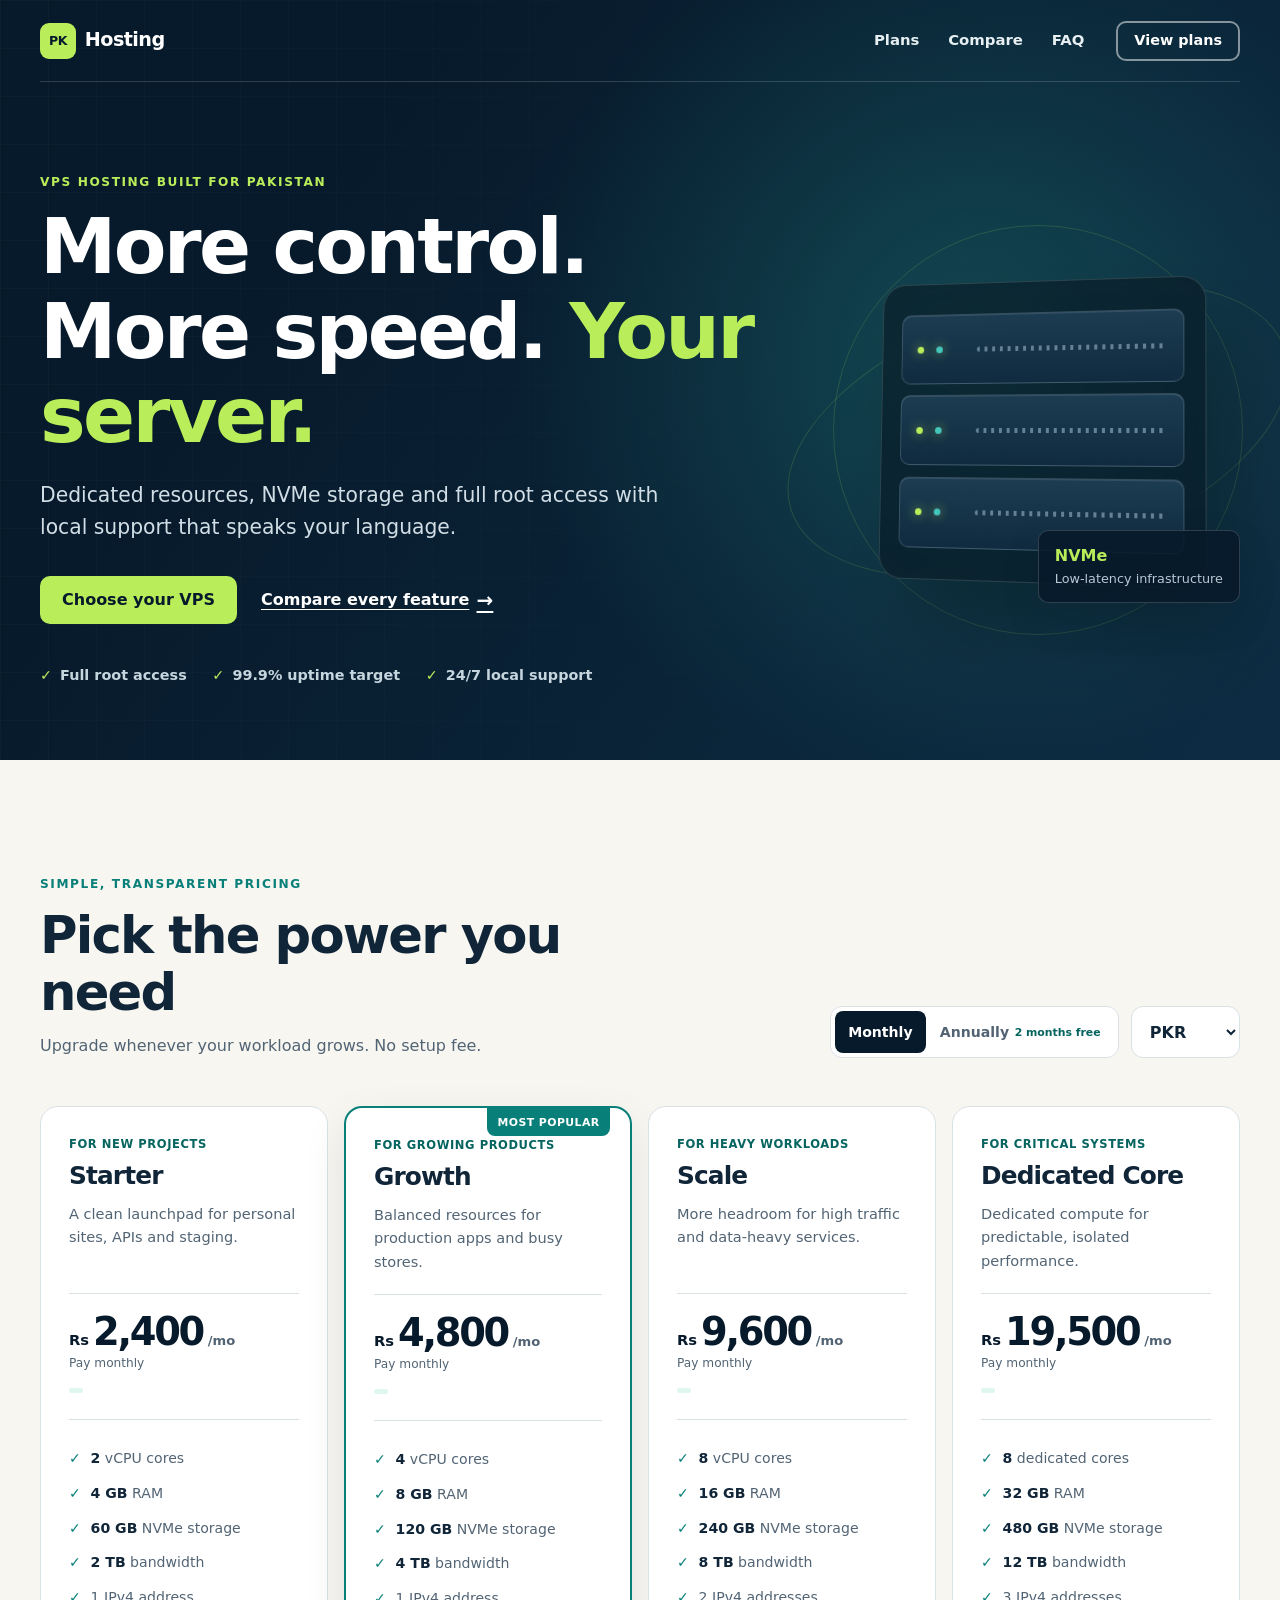
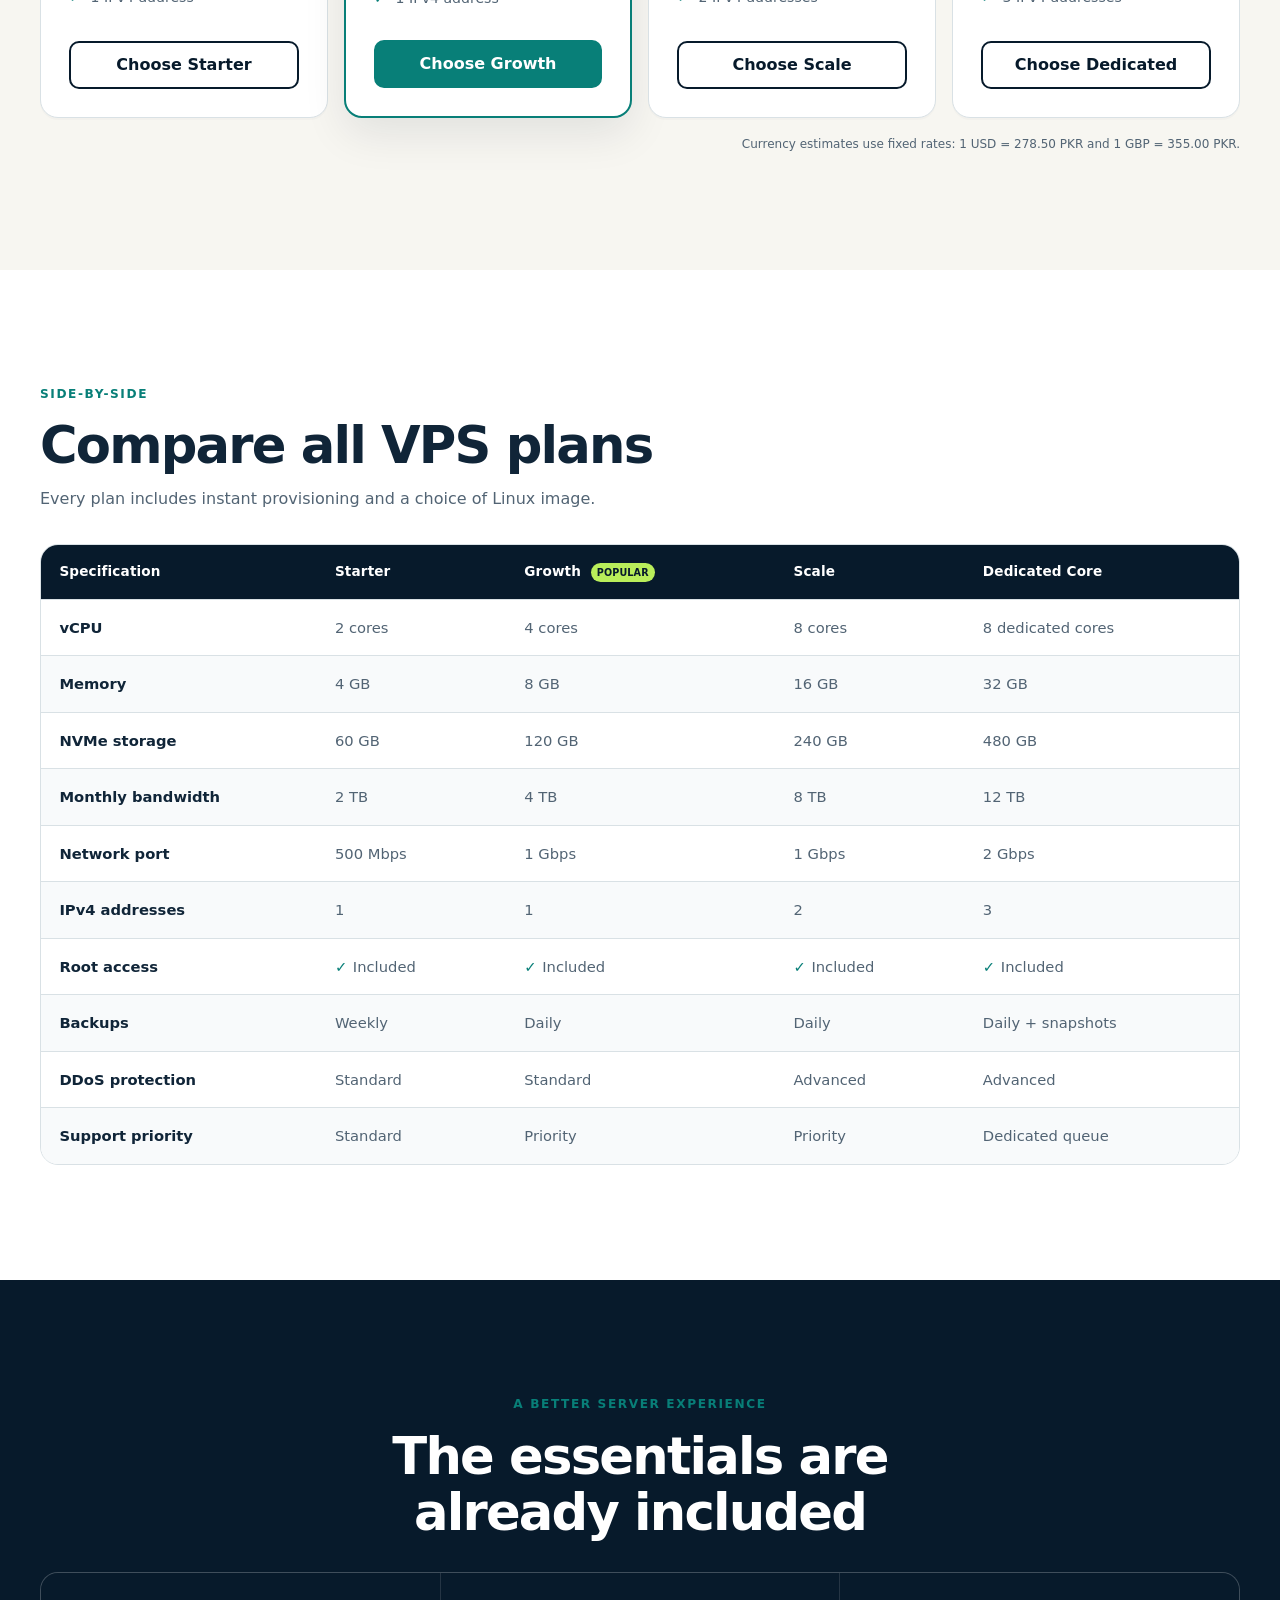
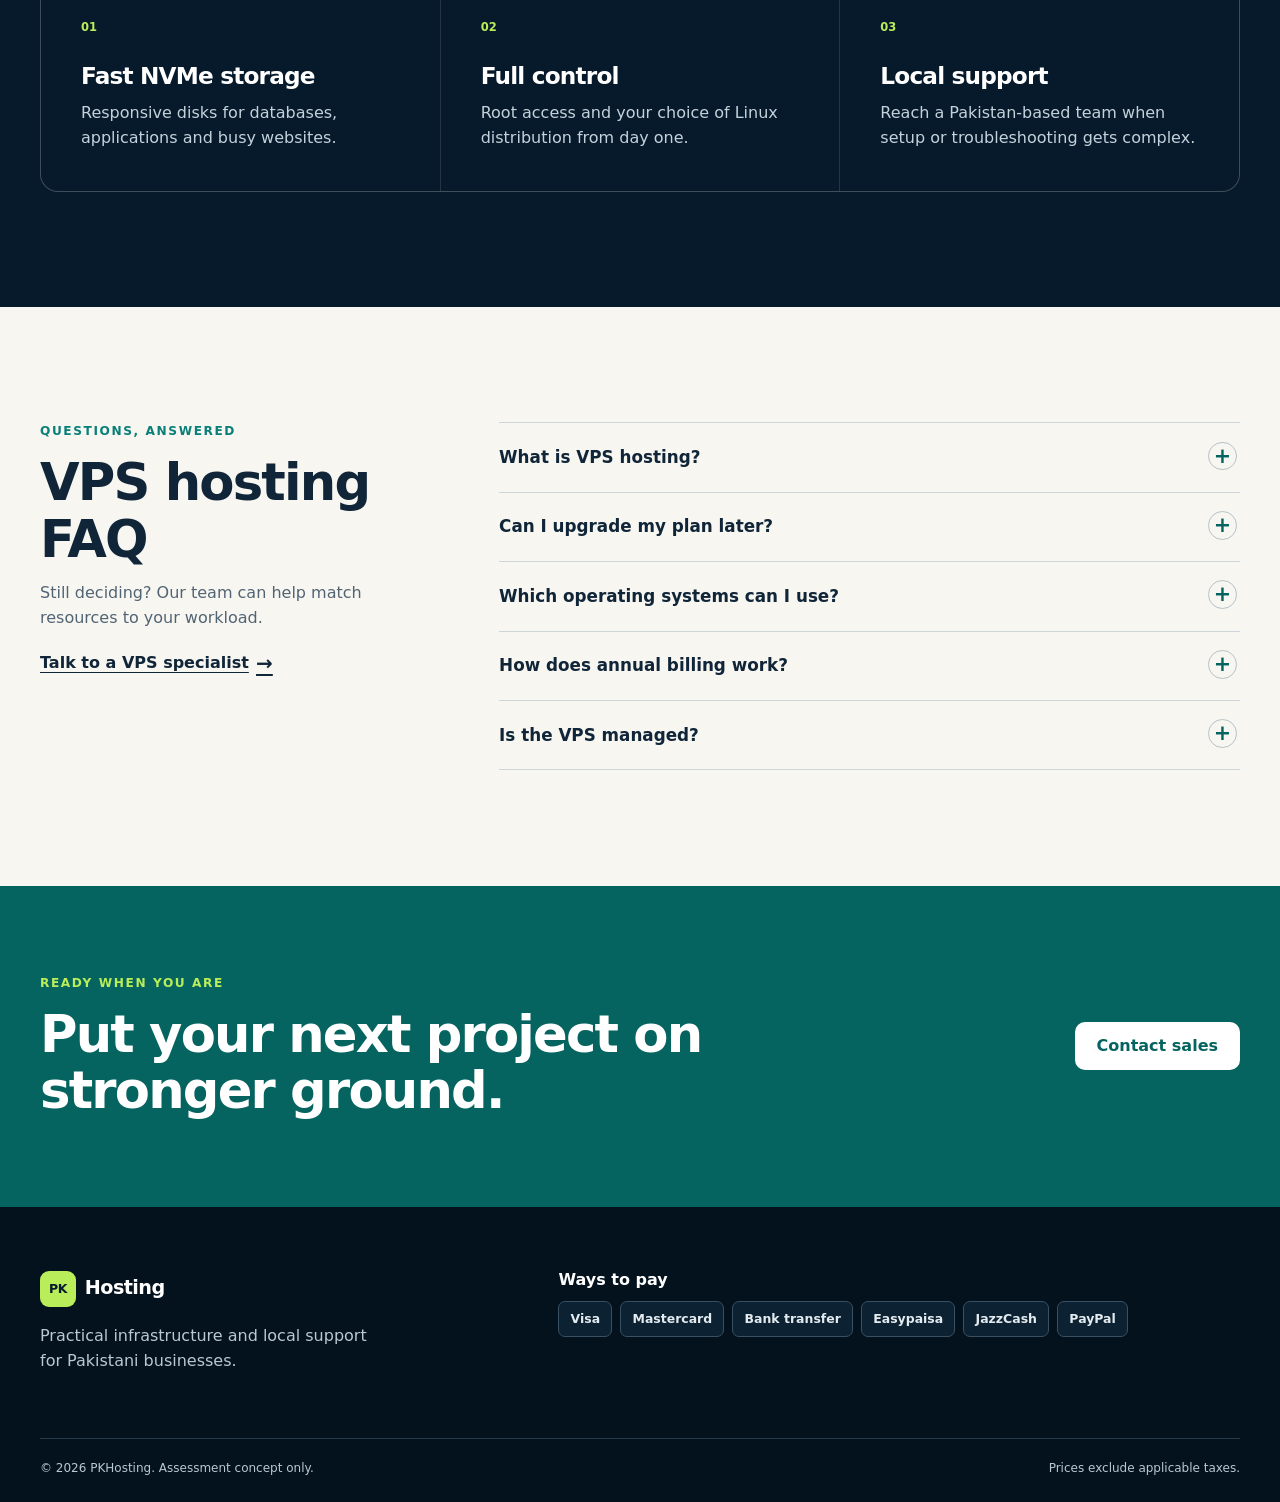
==== index.html @ e6673b8f "Build the responsive VPS pricing layout Establish an accessible, offline-first page whose core plans" ====
<!doctype html>
<html lang="en" class="no-js">
<head>
  <meta charset="utf-8">
  <meta name="viewport" content="width=device-width, initial-scale=1">
  <meta name="description" content="Compare four PKHosting VPS plans with transparent monthly and annual pricing.">
  <meta name="theme-color" content="#071a2b">
  <title>PKHosting VPS Hosting</title>
  <link rel="stylesheet" href="styles.css">
  <script>document.documentElement.classList.replace('no-js', 'js');</script>
  <script src="script.js" defer></script>
</head>
<body>
  <a class="skip-link" href="#main">Skip to main content</a>

  <header class="site-header">
    <div class="shell header-inner">
      <a class="brand" href="#top" aria-label="PKHosting home">
        <span class="brand-mark" aria-hidden="true">PK</span>
        <span>Hosting</span>
      </a>
      <nav aria-label="Primary navigation">
        <a href="#plans">Plans</a>
        <a href="#compare">Compare</a>
        <a href="#faq">FAQ</a>
      </nav>
      <a class="button button-small button-outline header-cta" href="#plans">View plans</a>
    </div>
  </header>

  <main id="main">
    <section class="hero" id="top" aria-labelledby="hero-title">
      <div class="shell hero-grid">
        <div class="hero-copy">
          <p class="eyebrow">VPS hosting built for Pakistan</p>
          <h1 id="hero-title">More control. More speed. <span>Your server.</span></h1>
          <p class="hero-lede">Dedicated resources, NVMe storage and full root access with local support that speaks your language.</p>
          <div class="hero-actions">
            <a class="button button-primary" href="#plans">Choose your VPS</a>
            <a class="text-link" href="#compare">Compare every feature <span aria-hidden="true">→</span></a>
          </div>
          <ul class="trust-list" aria-label="Service highlights">
            <li>Full root access</li>
            <li>99.9% uptime target</li>
            <li>24/7 local support</li>
          </ul>
        </div>
        <div class="server-visual" aria-hidden="true">
          <div class="orbit orbit-one"></div>
          <div class="orbit orbit-two"></div>
          <div class="server-stack">
            <div class="server-unit"><i></i><i></i><span></span></div>
            <div class="server-unit"><i></i><i></i><span></span></div>
            <div class="server-unit"><i></i><i></i><span></span></div>
          </div>
          <p><strong>NVMe</strong><span>Low-latency infrastructure</span></p>
        </div>
      </div>
    </section>

    <section class="plans-section section" id="plans" aria-labelledby="plans-title">
      <div class="shell">
        <div class="section-heading">
          <div>
            <p class="eyebrow">Simple, transparent pricing</p>
            <h2 id="plans-title">Pick the power you need</h2>
            <p>Upgrade whenever your workload grows. No setup fee.</p>
          </div>

          <div class="pricing-controls" aria-label="Pricing options">
            <fieldset class="period-toggle">
              <legend class="sr-only">Billing period</legend>
              <input type="radio" name="period" id="monthly" value="monthly" checked>
              <label for="monthly">Monthly</label>
              <input type="radio" name="period" id="annual" value="annual">
              <label for="annual">Annually <span>2 months free</span></label>
            </fieldset>
            <label class="currency-control" for="currency">
              <span class="sr-only">Currency</span>
              <select id="currency" name="currency">
                <option value="PKR" selected>PKR</option>
                <option value="USD">USD</option>
                <option value="GBP">GBP</option>
              </select>
            </label>
          </div>
        </div>

        <noscript>
          <p class="notice">JavaScript is off. Monthly prices are shown in PKR; all plan details remain available.</p>
        </noscript>
        <p class="sr-only" id="price-status" aria-live="polite" aria-atomic="true"></p>

        <div class="plan-grid">
          <article class="plan-card" data-plan="starter" aria-labelledby="starter-title">
            <div class="plan-top">
              <p class="plan-kicker">For new projects</p>
              <h3 id="starter-title">Starter</h3>
              <p class="plan-summary">A clean launchpad for personal sites, APIs and staging.</p>
            </div>
            <div class="price-block">
              <p class="price"><span class="currency-symbol">Rs</span><strong data-price>2,400</strong><span class="price-period">/mo</span></p>
              <p class="billing-detail" data-billing-detail>Pay monthly</p>
              <p class="savings" data-savings hidden></p>
            </div>
            <ul class="feature-list">
              <li><strong>2</strong> vCPU cores</li>
              <li><strong>4 GB</strong> RAM</li>
              <li><strong>60 GB</strong> NVMe storage</li>
              <li><strong>2 TB</strong> bandwidth</li>
              <li>1 IPv4 address</li>
            </ul>
            <a class="button button-plan" href="#contact">Choose Starter</a>
          </article>

          <article class="plan-card popular" data-plan="growth" aria-labelledby="growth-title">
            <p class="popular-label">Most popular</p>
            <div class="plan-top">
              <p class="plan-kicker">For growing products</p>
              <h3 id="growth-title">Growth</h3>
              <p class="plan-summary">Balanced resources for production apps and busy stores.</p>
            </div>
            <div class="price-block">
              <p class="price"><span class="currency-symbol">Rs</span><strong data-price>4,800</strong><span class="price-period">/mo</span></p>
              <p class="billing-detail" data-billing-detail>Pay monthly</p>
              <p class="savings" data-savings hidden></p>
            </div>
            <ul class="feature-list">
              <li><strong>4</strong> vCPU cores</li>
              <li><strong>8 GB</strong> RAM</li>
              <li><strong>120 GB</strong> NVMe storage</li>
              <li><strong>4 TB</strong> bandwidth</li>
              <li>1 IPv4 address</li>
            </ul>
            <a class="button button-plan button-primary" href="#contact">Choose Growth</a>
          </article>

          <article class="plan-card" data-plan="scale" aria-labelledby="scale-title">
            <div class="plan-top">
              <p class="plan-kicker">For heavy workloads</p>
              <h3 id="scale-title">Scale</h3>
              <p class="plan-summary">More headroom for high traffic and data-heavy services.</p>
            </div>
            <div class="price-block">
              <p class="price"><span class="currency-symbol">Rs</span><strong data-price>9,600</strong><span class="price-period">/mo</span></p>
              <p class="billing-detail" data-billing-detail>Pay monthly</p>
              <p class="savings" data-savings hidden></p>
            </div>
            <ul class="feature-list">
              <li><strong>8</strong> vCPU cores</li>
              <li><strong>16 GB</strong> RAM</li>
              <li><strong>240 GB</strong> NVMe storage</li>
              <li><strong>8 TB</strong> bandwidth</li>
              <li>2 IPv4 addresses</li>
            </ul>
            <a class="button button-plan" href="#contact">Choose Scale</a>
          </article>

          <article class="plan-card" data-plan="dedicated" aria-labelledby="dedicated-title">
            <div class="plan-top">
              <p class="plan-kicker">For critical systems</p>
              <h3 id="dedicated-title">Dedicated Core</h3>
              <p class="plan-summary">Dedicated compute for predictable, isolated performance.</p>
            </div>
            <div class="price-block">
              <p class="price"><span class="currency-symbol">Rs</span><strong data-price>19,500</strong><span class="price-period">/mo</span></p>
              <p class="billing-detail" data-billing-detail>Pay monthly</p>
              <p class="savings" data-savings hidden></p>
            </div>
            <ul class="feature-list">
              <li><strong>8</strong> dedicated cores</li>
              <li><strong>32 GB</strong> RAM</li>
              <li><strong>480 GB</strong> NVMe storage</li>
              <li><strong>12 TB</strong> bandwidth</li>
              <li>3 IPv4 addresses</li>
            </ul>
            <a class="button button-plan" href="#contact">Choose Dedicated</a>
          </article>
        </div>
        <p class="rate-note">Currency estimates use fixed rates: 1 USD = 278.50 PKR and 1 GBP = 355.00 PKR.</p>
      </div>
    </section>

    <section class="comparison-section section" id="compare" aria-labelledby="compare-title">
      <div class="shell">
        <div class="section-heading compact">
          <div>
            <p class="eyebrow">Side-by-side</p>
            <h2 id="compare-title">Compare all VPS plans</h2>
            <p>Every plan includes instant provisioning and a choice of Linux image.</p>
          </div>
        </div>
        <p class="scroll-hint" id="table-hint">Swipe or scroll sideways to see every plan <span aria-hidden="true">→</span></p>
        <div class="table-wrap" tabindex="0" role="region" aria-labelledby="compare-title" aria-describedby="table-hint">
          <table>
            <caption class="sr-only">Features included in each PKHosting VPS plan</caption>
            <thead>
              <tr>
                <th scope="col">Specification</th>
                <th scope="col">Starter</th>
                <th scope="col">Growth <span>Popular</span></th>
                <th scope="col">Scale</th>
                <th scope="col">Dedicated Core</th>
              </tr>
            </thead>
            <tbody>
              <tr><th scope="row">vCPU</th><td>2 cores</td><td>4 cores</td><td>8 cores</td><td>8 dedicated cores</td></tr>
              <tr><th scope="row">Memory</th><td>4 GB</td><td>8 GB</td><td>16 GB</td><td>32 GB</td></tr>
              <tr><th scope="row">NVMe storage</th><td>60 GB</td><td>120 GB</td><td>240 GB</td><td>480 GB</td></tr>
              <tr><th scope="row">Monthly bandwidth</th><td>2 TB</td><td>4 TB</td><td>8 TB</td><td>12 TB</td></tr>
              <tr><th scope="row">Network port</th><td>500 Mbps</td><td>1 Gbps</td><td>1 Gbps</td><td>2 Gbps</td></tr>
              <tr><th scope="row">IPv4 addresses</th><td>1</td><td>1</td><td>2</td><td>3</td></tr>
              <tr><th scope="row">Root access</th><td><span class="yes">Included</span></td><td><span class="yes">Included</span></td><td><span class="yes">Included</span></td><td><span class="yes">Included</span></td></tr>
              <tr><th scope="row">Backups</th><td>Weekly</td><td>Daily</td><td>Daily</td><td>Daily + snapshots</td></tr>
              <tr><th scope="row">DDoS protection</th><td>Standard</td><td>Standard</td><td>Advanced</td><td>Advanced</td></tr>
              <tr><th scope="row">Support priority</th><td>Standard</td><td>Priority</td><td>Priority</td><td>Dedicated queue</td></tr>
            </tbody>
          </table>
        </div>
      </div>
    </section>

    <section class="assurance section" aria-labelledby="assurance-title">
      <div class="shell">
        <div class="section-heading centered compact">
          <p class="eyebrow">A better server experience</p>
          <h2 id="assurance-title">The essentials are already included</h2>
        </div>
        <div class="assurance-grid">
          <article><span aria-hidden="true">01</span><h3>Fast NVMe storage</h3><p>Responsive disks for databases, applications and busy websites.</p></article>
          <article><span aria-hidden="true">02</span><h3>Full control</h3><p>Root access and your choice of Linux distribution from day one.</p></article>
          <article><span aria-hidden="true">03</span><h3>Local support</h3><p>Reach a Pakistan-based team when setup or troubleshooting gets complex.</p></article>
        </div>
      </div>
    </section>

    <section class="faq-section section" id="faq" aria-labelledby="faq-title">
      <div class="shell faq-grid">
        <div>
          <p class="eyebrow">Questions, answered</p>
          <h2 id="faq-title">VPS hosting FAQ</h2>
          <p>Still deciding? Our team can help match resources to your workload.</p>
          <a class="text-link" href="#contact">Talk to a VPS specialist <span aria-hidden="true">→</span></a>
        </div>
        <div class="faq-list">
          <details>
            <summary>What is VPS hosting?</summary>
            <p>A virtual private server gives you reserved CPU, memory and storage inside an isolated environment. It offers more control and predictable performance than shared hosting.</p>
          </details>
          <details>
            <summary>Can I upgrade my plan later?</summary>
            <p>Yes. You can move to a larger plan as demand grows. A support specialist will confirm the maintenance window and migration steps before making changes.</p>
          </details>
          <details>
            <summary>Which operating systems can I use?</summary>
            <p>Choose from current Ubuntu, Debian, AlmaLinux and Rocky Linux images. Other compatible Linux distributions can be arranged during provisioning.</p>
          </details>
          <details>
            <summary>How does annual billing work?</summary>
            <p>You receive 12 months of service for the cost of 10. The cards show the effective monthly amount, while the full annual total is charged upfront.</p>
          </details>
          <details>
            <summary>Is the VPS managed?</summary>
            <p>Plans are self-managed by default and include infrastructure support. Managed server administration can be quoted separately for teams that need hands-on help.</p>
          </details>
        </div>
      </div>
    </section>

    <section class="closing-cta" id="contact" aria-labelledby="cta-title">
      <div class="shell cta-inner">
        <div>
          <p class="eyebrow">Ready when you are</p>
          <h2 id="cta-title">Put your next project on stronger ground.</h2>
        </div>
        <a class="button button-light" href="mailto:sales@pkhosting.com">Contact sales</a>
      </div>
    </section>
  </main>

  <footer class="site-footer">
    <div class="shell">
      <div class="footer-main">
        <div>
          <a class="brand footer-brand" href="#top" aria-label="PKHosting home">
            <span class="brand-mark" aria-hidden="true">PK</span><span>Hosting</span>
          </a>
          <p>Practical infrastructure and local support for Pakistani businesses.</p>
        </div>
        <div class="payment-block">
          <h2>Ways to pay</h2>
          <ul class="payment-list" aria-label="Accepted payment methods">
            <li>Visa</li>
            <li>Mastercard</li>
            <li>Bank transfer</li>
            <li>Easypaisa</li>
            <li>JazzCash</li>
            <li>PayPal</li>
          </ul>
        </div>
      </div>
      <div class="footer-bottom">
        <p>© 2026 PKHosting. Assessment concept only.</p>
        <p>Prices exclude applicable taxes.</p>
      </div>
    </div>
  </footer>
</body>
</html>
---- styles.css ----
:root {
  --ink: #102538;
  --ink-soft: #526474;
  --navy: #071a2b;
  --navy-2: #0d2c43;
  --teal: #087f78;
  --teal-dark: #05645f;
  --mint: #dff7ef;
  --lime: #b9ee5a;
  --cream: #f7f6f1;
  --white: #fff;
  --line: #d9e1e5;
  --shadow: 0 16px 44px rgba(7, 26, 43, .09);
  --radius: 18px;
  --shell: 1200px;
}

*,
*::before,
*::after {
  box-sizing: border-box;
}

html {
  scroll-behavior: smooth;
}

body {
  margin: 0;
  overflow-x: hidden;
  background: var(--white);
  color: var(--ink);
  font-family: Inter, ui-sans-serif, system-ui, -apple-system, BlinkMacSystemFont, "Segoe UI", sans-serif;
  font-size: 1rem;
  line-height: 1.6;
  text-rendering: optimizeLegibility;
}

button,
select,
input {
  font: inherit;
}

a {
  color: inherit;
}

h1,
h2,
h3,
p {
  margin-top: 0;
}

h1,
h2,
h3 {
  line-height: 1.1;
  letter-spacing: -.035em;
}

h1 {
  max-width: 760px;
  margin-bottom: 1.25rem;
  color: var(--white);
  font-size: clamp(2.55rem, 6vw, 5.5rem);
}

h1 span {
  color: var(--lime);
}

h2 {
  margin-bottom: .8rem;
  font-size: clamp(2rem, 4vw, 3.25rem);
}

h3 {
  font-size: 1.45rem;
}

.shell {
  width: min(calc(100% - 2rem), var(--shell));
  margin-inline: auto;
}

.section {
  padding-block: clamp(4.5rem, 9vw, 7.5rem);
}

.sr-only {
  position: absolute !important;
  width: 1px !important;
  height: 1px !important;
  padding: 0 !important;
  overflow: hidden !important;
  clip: rect(0, 0, 0, 0) !important;
  white-space: nowrap !important;
  border: 0 !important;
}

.skip-link {
  position: fixed;
  z-index: 100;
  top: .75rem;
  left: .75rem;
  padding: .65rem 1rem;
  transform: translateY(-160%);
  border-radius: 8px;
  background: var(--white);
  color: var(--navy);
  font-weight: 800;
  transition: transform .2s ease;
}

.skip-link:focus {
  transform: translateY(0);
}

:focus-visible {
  outline: 3px solid #ffb703;
  outline-offset: 4px;
}

.site-header {
  position: absolute;
  z-index: 10;
  top: 0;
  width: 100%;
  color: var(--white);
}

.header-inner {
  display: flex;
  min-height: 82px;
  align-items: center;
  gap: 2rem;
  border-bottom: 1px solid rgba(255, 255, 255, .16);
}

.brand {
  display: inline-flex;
  align-items: center;
  gap: .55rem;
  text-decoration: none;
  font-size: 1.2rem;
  font-weight: 800;
  letter-spacing: -.03em;
}

.brand-mark {
  display: grid;
  width: 2.25rem;
  height: 2.25rem;
  place-items: center;
  border-radius: 9px;
  background: var(--lime);
  color: var(--navy);
  font-size: .78rem;
  letter-spacing: -.04em;
}

nav {
  display: flex;
  margin-left: auto;
  gap: 1.8rem;
}

nav a {
  color: #e7eff3;
  text-decoration: none;
  font-size: .93rem;
  font-weight: 650;
}

nav a:hover {
  color: var(--lime);
}

.button {
  display: inline-flex;
  min-height: 48px;
  align-items: center;
  justify-content: center;
  padding: .75rem 1.25rem;
  border: 2px solid transparent;
  border-radius: 10px;
  text-align: center;
  text-decoration: none;
  font-weight: 800;
  line-height: 1.2;
  transition: background-color .2s ease, color .2s ease, border-color .2s ease, transform .2s ease;
}

.button:hover {
  transform: translateY(-2px);
}

.button-small {
  min-height: 40px;
  padding: .55rem 1rem;
  font-size: .9rem;
}

.button-outline {
  border-color: rgba(255, 255, 255, .5);
  color: var(--white);
}

.button-outline:hover {
  border-color: var(--lime);
  color: var(--lime);
}

.button-primary {
  background: var(--teal);
  color: var(--white);
}

.button-primary:hover {
  background: var(--teal-dark);
}

.text-link {
  display: inline-flex;
  align-items: center;
  gap: .45rem;
  color: inherit;
  font-weight: 800;
  text-underline-offset: .25rem;
}

.text-link span {
  font-size: 1.25em;
}

.hero {
  position: relative;
  isolation: isolate;
  min-height: 760px;
  overflow: hidden;
  background:
    radial-gradient(circle at 75% 45%, rgba(35, 144, 134, .33), transparent 28rem),
    linear-gradient(125deg, var(--navy) 25%, var(--navy-2));
  color: var(--white);
}

.hero::before {
  position: absolute;
  z-index: -1;
  inset: 0;
  background-image:
    linear-gradient(rgba(255,255,255,.025) 1px, transparent 1px),
    linear-gradient(90deg, rgba(255,255,255,.025) 1px, transparent 1px);
  background-size: 48px 48px;
  content: "";
  mask-image: linear-gradient(to right, black, transparent 75%);
}

.hero-grid {
  display: grid;
  min-height: 760px;
  align-items: center;
  padding-top: 100px;
  grid-template-columns: minmax(0, 1.3fr) minmax(300px, .7fr);
  gap: 3rem;
}

.hero-copy {
  position: relative;
  z-index: 2;
  padding-block: 4.5rem;
}

.eyebrow {
  margin-bottom: .8rem;
  color: var(--teal);
  font-size: .76rem;
  font-weight: 900;
  letter-spacing: .13em;
  text-transform: uppercase;
}

.hero .eyebrow,
.closing-cta .eyebrow {
  color: var(--lime);
}

.hero-lede {
  max-width: 650px;
  margin-bottom: 2rem;
  color: #d1dee6;
  font-size: clamp(1.05rem, 2vw, 1.27rem);
}

.hero-actions {
  display: flex;
  align-items: center;
  gap: 1.5rem;
}

.hero-actions .button-primary {
  background: var(--lime);
  color: var(--navy);
}

.hero-actions .button-primary:hover {
  background: #cff77f;
}

.hero-actions .text-link {
  color: var(--white);
}

.trust-list {
  display: flex;
  margin: 2.5rem 0 0;
  padding: 0;
  gap: 1.6rem;
  color: #c6d6df;
  list-style: none;
  font-size: .9rem;
  font-weight: 650;
}

.trust-list li::before {
  margin-right: .5rem;
  color: var(--lime);
  content: "✓";
  font-weight: 900;
}

.server-visual {
  position: relative;
  display: grid;
  min-height: 420px;
  place-items: center;
}

.server-stack {
  position: relative;
  z-index: 2;
  width: min(100%, 330px);
  padding: 1.25rem;
  transform: perspective(800px) rotateY(-10deg) rotateX(3deg);
  border: 1px solid rgba(255, 255, 255, .14);
  border-radius: 24px;
  background: rgba(4, 17, 29, .55);
  box-shadow: 30px 45px 80px rgba(0, 0, 0, .25);
  backdrop-filter: blur(8px);
}

.server-unit {
  display: grid;
  height: 72px;
  align-items: center;
  margin-block: .7rem;
  padding-inline: 1rem;
  border: 1px solid rgba(255,255,255,.16);
  border-radius: 10px;
  background: linear-gradient(180deg, #1c3c52, #102b3f);
  box-shadow: inset 0 1px rgba(255,255,255,.1);
  grid-template-columns: 10px 10px 1fr;
  gap: .6rem;
}

.server-unit i {
  width: 7px;
  height: 7px;
  border-radius: 50%;
  background: var(--lime);
  box-shadow: 0 0 12px rgba(185, 238, 90, .7);
}

.server-unit i:nth-child(2) {
  background: #44c6ba;
}

.server-unit span {
  height: 5px;
  margin-left: 1.5rem;
  border-radius: 5px;
  background: repeating-linear-gradient(90deg, #668094 0 3px, transparent 3px 8px);
}

.server-visual > p {
  position: absolute;
  z-index: 3;
  right: 0;
  bottom: 1.5rem;
  display: flex;
  padding: .8rem 1rem;
  border: 1px solid rgba(255,255,255,.16);
  border-radius: 10px;
  background: rgba(7, 26, 43, .88);
  box-shadow: var(--shadow);
  flex-direction: column;
  font-size: .8rem;
}

.server-visual > p strong {
  color: var(--lime);
  font-size: 1rem;
}

.server-visual > p span {
  color: #b8c9d4;
}

.orbit {
  position: absolute;
  border: 1px solid rgba(185, 238, 90, .15);
  border-radius: 50%;
}

.orbit-one {
  width: 410px;
  height: 410px;
}

.orbit-two {
  width: 520px;
  height: 260px;
  transform: rotate(-18deg);
}

.plans-section {
  background: var(--cream);
}

.section-heading {
  display: flex;
  align-items: end;
  justify-content: space-between;
  margin-bottom: 3rem;
  gap: 2rem;
}

.section-heading > div:first-child {
  max-width: 620px;
}

.section-heading p:not(.eyebrow) {
  margin-bottom: 0;
  color: var(--ink-soft);
}

.section-heading.compact {
  margin-bottom: 2rem;
}

.section-heading.centered {
  display: block;
  max-width: 700px;
  margin-inline: auto;
  text-align: center;
}

.pricing-controls {
  display: flex;
  align-items: center;
  gap: .75rem;
}

.period-toggle {
  display: flex;
  margin: 0;
  padding: 4px;
  border: 1px solid var(--line);
  border-radius: 12px;
  background: var(--white);
}

.period-toggle input {
  position: absolute;
  width: 1px;
  height: 1px;
  opacity: 0;
}

.period-toggle label {
  display: inline-flex;
  min-height: 42px;
  align-items: center;
  padding: .55rem .85rem;
  border-radius: 8px;
  color: var(--ink-soft);
  cursor: pointer;
  font-size: .88rem;
  font-weight: 800;
  gap: .35rem;
}

.period-toggle label span {
  color: var(--teal-dark);
  font-size: .68rem;
}

.period-toggle input:checked + label {
  background: var(--navy);
  color: var(--white);
}

.period-toggle input:checked + label span {
  color: var(--lime);
}

.period-toggle input:focus-visible + label {
  outline: 3px solid #ffb703;
  outline-offset: 3px;
}

.currency-control select {
  min-height: 52px;
  padding: .5rem 2.2rem .5rem .85rem;
  border: 1px solid var(--line);
  border-radius: 12px;
  background-color: var(--white);
  color: var(--ink);
  cursor: pointer;
  font-weight: 800;
}

.notice {
  padding: .8rem 1rem;
  border-left: 4px solid var(--teal);
  background: var(--mint);
}

.plan-grid {
  display: grid;
  align-items: stretch;
  grid-template-columns: repeat(4, minmax(0, 1fr));
  gap: 1rem;
}

.plan-card {
  position: relative;
  display: flex;
  min-width: 0;
  padding: clamp(1.25rem, 2.5vw, 1.75rem);
  border: 1px solid var(--line);
  border-radius: var(--radius);
  background: var(--white);
  box-shadow: 0 2px 0 rgba(7, 26, 43, .02);
  flex-direction: column;
}

.plan-card.popular {
  border: 2px solid var(--teal);
  box-shadow: var(--shadow);
}

.popular-label {
  position: absolute;
  top: 0;
  right: 1.25rem;
  padding: .32rem .65rem;
  border-radius: 0 0 8px 8px;
  background: var(--teal);
  color: var(--white);
  font-size: .68rem;
  font-weight: 900;
  letter-spacing: .04em;
  text-transform: uppercase;
}

.plan-kicker {
  margin-bottom: .5rem;
  color: var(--teal-dark);
  font-size: .72rem;
  font-weight: 850;
  letter-spacing: .05em;
  text-transform: uppercase;
}

.plan-top h3 {
  margin-bottom: .8rem;
  font-size: 1.55rem;
}

.plan-summary {
  min-height: 4.8em;
  margin-bottom: 0;
  color: var(--ink-soft);
  font-size: .91rem;
}

.price-block {
  min-height: 126px;
  margin-block: 1.35rem;
  padding-block: 1.15rem;
  border-block: 1px solid var(--line);
}

.price {
  display: flex;
  align-items: baseline;
  margin-bottom: .15rem;
  color: var(--navy);
  white-space: nowrap;
}

.currency-symbol {
  margin-right: .25rem;
  font-size: .92rem;
  font-weight: 800;
}

.price strong {
  font-size: clamp(2rem, 3vw, 2.65rem);
  letter-spacing: -.06em;
  line-height: 1;
}

.price-period {
  margin-left: .3rem;
  color: var(--ink-soft);
  font-size: .82rem;
  font-weight: 700;
}

.billing-detail {
  margin-bottom: .1rem;
  color: var(--ink-soft);
  font-size: .76rem;
}

.savings {
  display: inline-block;
  margin: .35rem 0 0;
  padding: .15rem .45rem;
  border-radius: 20px;
  background: var(--mint);
  color: #075c55;
  font-size: .7rem;
  font-weight: 850;
}

.feature-list {
  margin: 0 0 1.5rem;
  padding: 0;
  color: var(--ink-soft);
  list-style: none;
  font-size: .88rem;
}

.feature-list li {
  position: relative;
  padding-block: .38rem;
  padding-left: 1.35rem;
}

.feature-list li::before {
  position: absolute;
  left: 0;
  color: var(--teal);
  content: "✓";
  font-weight: 900;
}

.feature-list strong {
  color: var(--ink);
}

.button-plan {
  width: 100%;
  margin-top: auto;
  border-color: var(--navy);
  color: var(--navy);
}

.button-plan:hover {
  background: var(--navy);
  color: var(--white);
}

.button-plan.button-primary {
  border-color: var(--teal);
  color: var(--white);
}

.rate-note {
  margin: 1.1rem 0 0;
  color: var(--ink-soft);
  font-size: .75rem;
  text-align: right;
}

.comparison-section {
  background: var(--white);
}

.scroll-hint {
  display: none;
  margin-bottom: .8rem;
  color: var(--ink-soft);
  font-size: .82rem;
  font-weight: 700;
}

.table-wrap {
  max-width: 100%;
  overflow-x: auto;
  border: 1px solid var(--line);
  border-radius: var(--radius);
  background:
    linear-gradient(to right, white 30%, transparent),
    linear-gradient(to left, white 30%, transparent) 100% 0,
    radial-gradient(farthest-side at 0 50%, rgba(7,26,43,.14), transparent),
    radial-gradient(farthest-side at 100% 50%, rgba(7,26,43,.14), transparent) 100% 0;
  background-attachment: local, local, scroll, scroll;
  background-repeat: no-repeat;
  background-size: 40px 100%, 40px 100%, 12px 100%, 12px 100%;
  -webkit-overflow-scrolling: touch;
}

table {
  width: 100%;
  min-width: 820px;
  border-collapse: collapse;
  text-align: left;
  font-size: .92rem;
}

th,
td {
  padding: 1rem 1.15rem;
  border-bottom: 1px solid var(--line);
}

thead th {
  background: var(--navy);
  color: var(--white);
  font-size: .85rem;
  letter-spacing: .01em;
}

thead th:first-child {
  width: 23%;
}

thead th span {
  display: inline-block;
  margin-left: .3rem;
  padding: .1rem .38rem;
  border-radius: 20px;
  background: var(--lime);
  color: var(--navy);
  font-size: .6rem;
  text-transform: uppercase;
}

tbody th {
  color: var(--ink);
  font-weight: 800;
}

tbody td {
  color: var(--ink-soft);
}

tbody tr:nth-child(even) {
  background: #f8fafb;
}

tbody tr:last-child > * {
  border-bottom: 0;
}

.yes::before {
  margin-right: .35rem;
  color: var(--teal);
  content: "✓";
  font-weight: 900;
}

.assurance {
  background: var(--navy);
  color: var(--white);
}

.assurance .section-heading h2 {
  color: var(--white);
}

.assurance-grid {
  display: grid;
  grid-template-columns: repeat(3, 1fr);
  gap: 1px;
  border: 1px solid rgba(255,255,255,.12);
  border-radius: var(--radius);
  overflow: hidden;
  background: rgba(255,255,255,.12);
}

.assurance-grid article {
  padding: clamp(1.5rem, 4vw, 2.5rem);
  background: var(--navy);
}

.assurance-grid article > span {
  color: var(--lime);
  font-size: .72rem;
  font-weight: 900;
}

.assurance-grid h3 {
  margin-block: 1.5rem .7rem;
}

.assurance-grid p {
  margin-bottom: 0;
  color: #c4d2db;
}

.faq-section {
  background: var(--cream);
}

.faq-grid {
  display: grid;
  grid-template-columns: minmax(220px, .65fr) minmax(0, 1.35fr);
  gap: clamp(3rem, 8vw, 7rem);
}

.faq-grid > div:first-child > p:not(.eyebrow) {
  color: var(--ink-soft);
}

.faq-list {
  border-top: 1px solid #cbd5da;
}

details {
  border-bottom: 1px solid #cbd5da;
}

summary {
  position: relative;
  padding: 1.3rem 3rem 1.3rem 0;
  cursor: pointer;
  font-size: 1.05rem;
  font-weight: 800;
  list-style: none;
}

summary::-webkit-details-marker {
  display: none;
}

summary::after {
  position: absolute;
  top: 1.15rem;
  right: .2rem;
  display: grid;
  width: 1.8rem;
  height: 1.8rem;
  place-items: center;
  border: 1px solid #b5c2c9;
  border-radius: 50%;
  color: var(--teal-dark);
  content: "+";
  font-size: 1.3rem;
  line-height: 1;
}

details[open] summary::after {
  content: "−";
}

details p {
  max-width: 700px;
  padding: 0 3rem 1.3rem 0;
  color: var(--ink-soft);
}

.closing-cta {
  padding-block: clamp(3.5rem, 7vw, 5.5rem);
  background: var(--teal-dark);
  color: var(--white);
}

.cta-inner {
  display: flex;
  align-items: center;
  justify-content: space-between;
  gap: 2rem;
}

.cta-inner h2 {
  max-width: 720px;
  margin-bottom: 0;
}

.button-light {
  flex: 0 0 auto;
  background: var(--white);
  color: var(--teal-dark);
}

.button-light:hover {
  background: var(--lime);
  color: var(--navy);
}

.site-footer {
  padding-block: 4rem 1.5rem;
  background: #04121e;
  color: #b9c8d2;
}

.footer-main {
  display: grid;
  grid-template-columns: .8fr 1.2fr;
  gap: 4rem;
}

.footer-brand {
  margin-bottom: 1rem;
  color: var(--white);
}

.footer-main > div:first-child p {
  max-width: 350px;
}

.payment-block h2 {
  color: var(--white);
  font-size: 1rem;
  letter-spacing: 0;
}

.payment-list {
  display: flex;
  margin: 0;
  padding: 0;
  flex-wrap: wrap;
  gap: .5rem;
  list-style: none;
}

.payment-list li {
  padding: .45rem .7rem;
  border: 1px solid #385062;
  border-radius: 7px;
  background: #0c2233;
  color: #e3ebef;
  font-size: .78rem;
  font-weight: 750;
}

.footer-bottom {
  display: flex;
  margin-top: 3rem;
  padding-top: 1.25rem;
  border-top: 1px solid #263b4b;
  justify-content: space-between;
  gap: 1rem;
  font-size: .75rem;
}

.footer-bottom p {
  margin: 0;
}

@media (max-width: 1100px) {
  .plan-grid {
    grid-template-columns: repeat(2, minmax(0, 1fr));
    gap: 1.25rem;
  }

  .plan-summary {
    min-height: auto;
  }
}

@media (max-width: 800px) {
  .hero,
  .hero-grid {
    min-height: 680px;
  }

  .hero-grid {
    display: block;
  }

  .hero-copy {
    max-width: 680px;
    padding-top: 7rem;
  }

  .server-visual {
    display: none;
  }

  .section-heading {
    align-items: start;
    flex-direction: column;
  }

  .pricing-controls {
    width: 100%;
    justify-content: space-between;
  }

  .scroll-hint {
    display: block;
  }

  .faq-grid {
    grid-template-columns: 1fr;
    gap: 2.5rem;
  }

  .footer-main {
    grid-template-columns: 1fr;
    gap: 2rem;
  }
}

@media (max-width: 620px) {
  .shell {
    width: min(calc(100% - 1.25rem), var(--shell));
  }

  .header-inner {
    min-height: 68px;
  }

  nav,
  .header-cta {
    display: none;
  }

  .hero,
  .hero-grid {
    min-height: 710px;
  }

  .hero-copy {
    padding-top: 7.4rem;
  }

  .hero-actions,
  .trust-list {
    align-items: stretch;
    flex-direction: column;
  }

  .hero-actions {
    gap: 1rem;
  }

  .hero-actions .text-link {
    justify-content: center;
  }

  .trust-list {
    gap: .45rem;
  }

  .pricing-controls {
    align-items: stretch;
    flex-direction: column;
  }

  .period-toggle {
    display: grid;
    grid-template-columns: 1fr 1fr;
  }

  .period-toggle label {
    justify-content: center;
    text-align: center;
  }

  .currency-control select {
    width: 100%;
  }

  .plan-grid {
    grid-template-columns: 1fr;
  }

  .assurance-grid {
    grid-template-columns: 1fr;
  }

  .cta-inner,
  .footer-bottom {
    align-items: stretch;
    flex-direction: column;
  }

  .button-light {
    width: 100%;
  }
}

@media (prefers-reduced-motion: reduce) {
  html {
    scroll-behavior: auto;
  }

  *,
  *::before,
  *::after {
    scroll-behavior: auto !important;
    transition-duration: .01ms !important;
  }
}
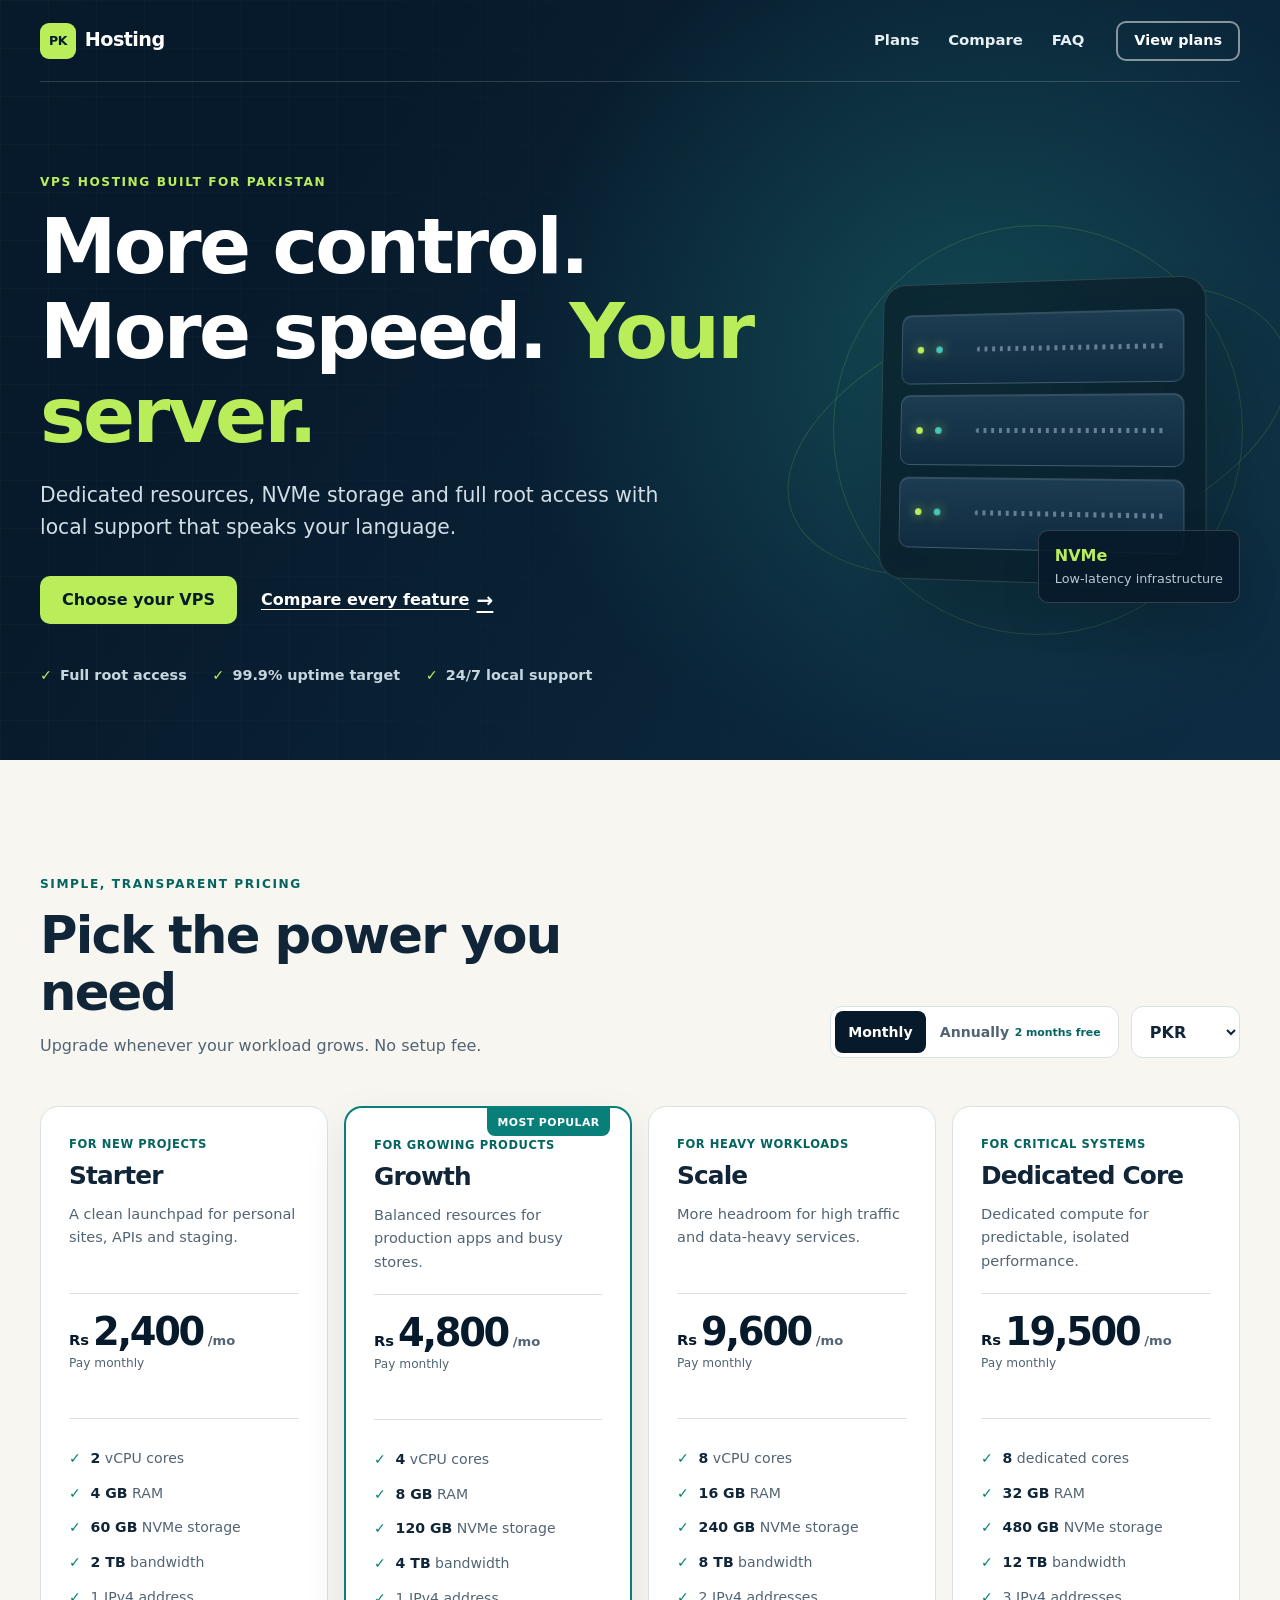
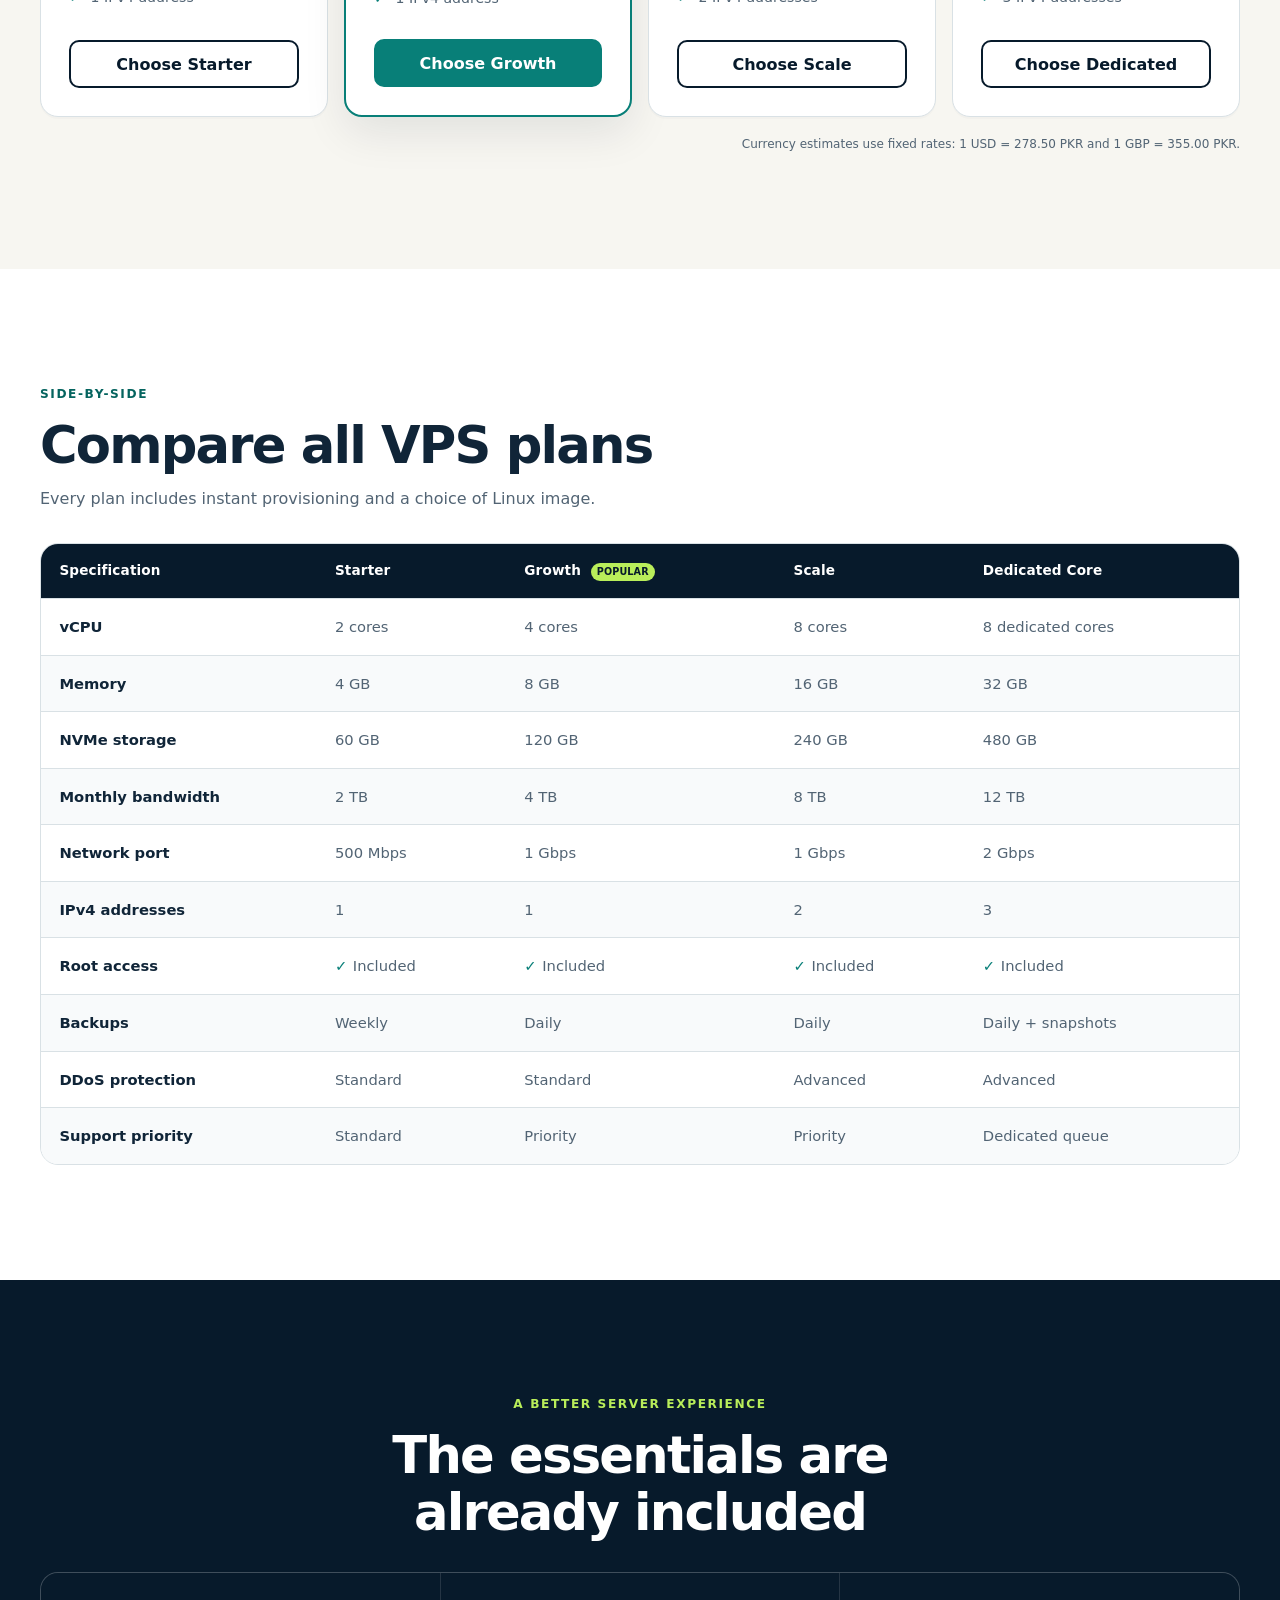
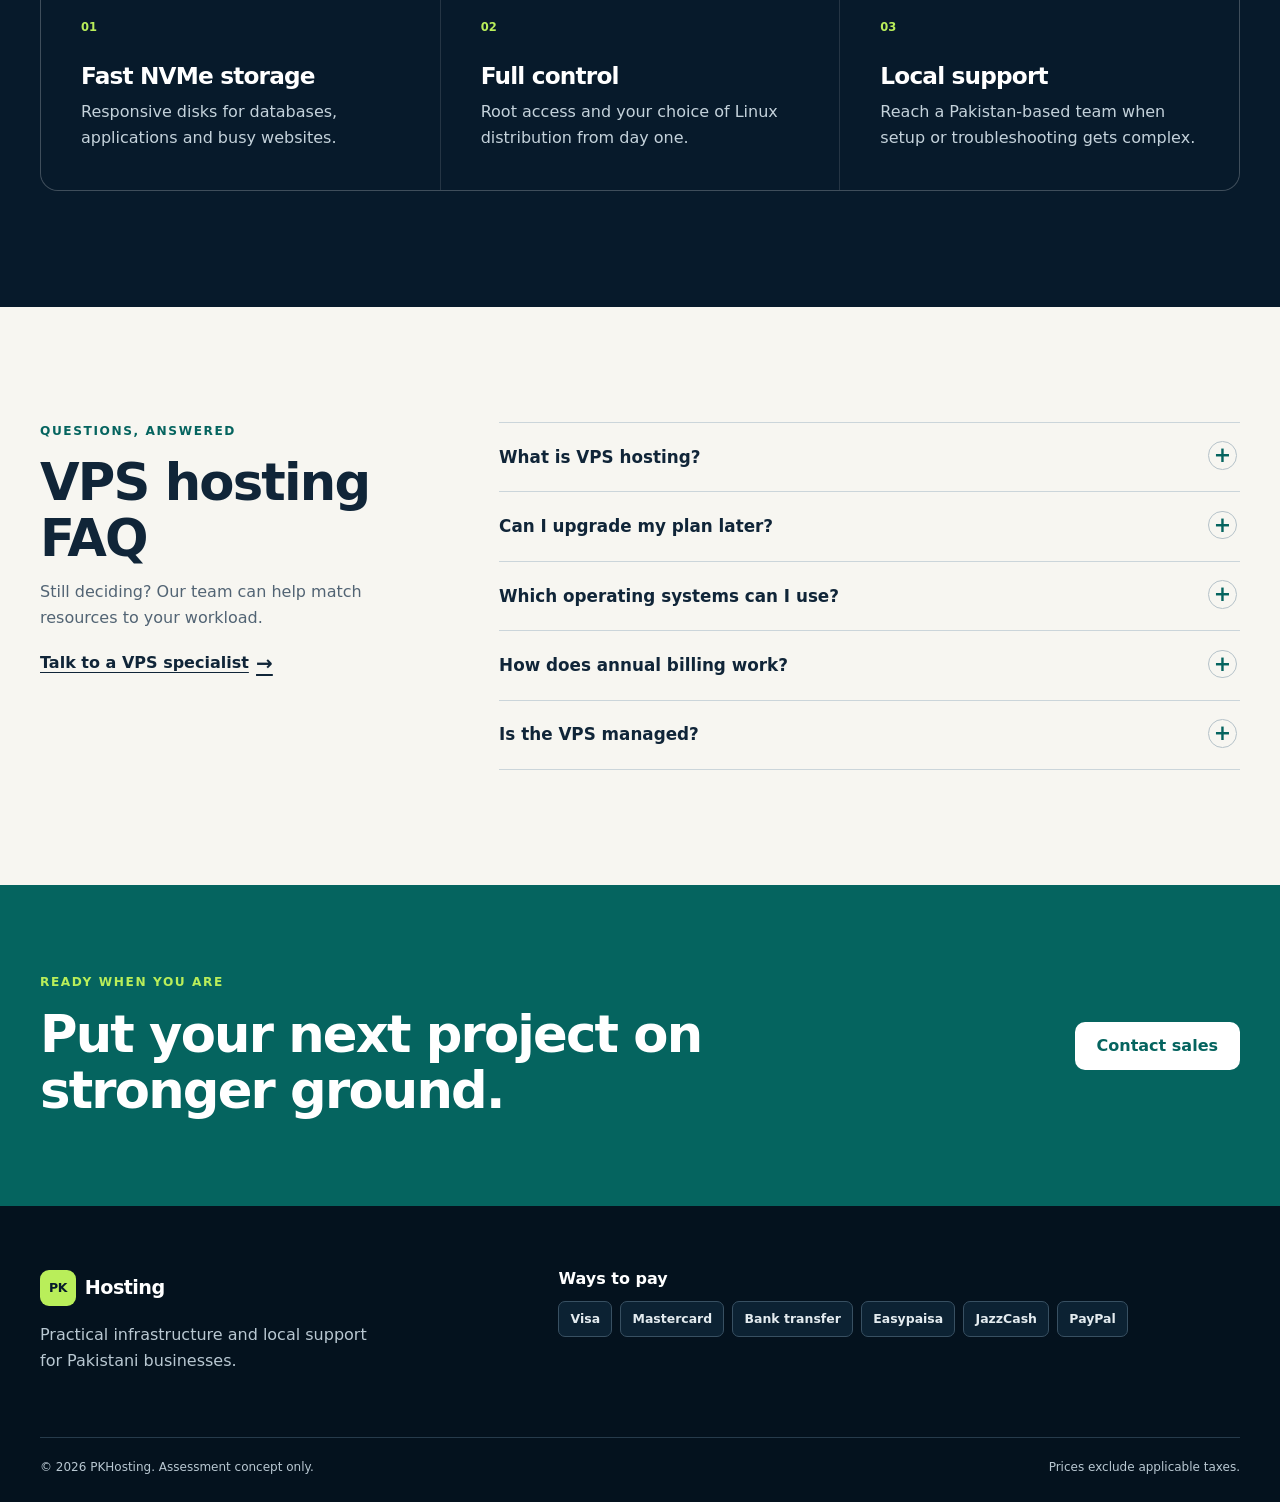
==== commit f3a21630: "Tighten accessibility and local favicon Raise eyebrow contrast above 4.5:1, align brand accessible n" ====
--- a/index.html
+++ b/index.html
@@ -6,6 +6,7 @@
   <meta name="description" content="Compare four PKHosting VPS plans with transparent monthly and annual pricing.">
   <meta name="theme-color" content="#071a2b">
   <title>PKHosting VPS Hosting</title>
+  <link rel="icon" href="favicon.svg" type="image/svg+xml">
   <link rel="stylesheet" href="styles.css">
   <script>document.documentElement.classList.replace('no-js', 'js');</script>
   <script src="script.js" defer></script>
@@ -15,8 +16,8 @@
 
   <header class="site-header">
     <div class="shell header-inner">
-      <a class="brand" href="#top" aria-label="PKHosting home">
-        <span class="brand-mark" aria-hidden="true">PK</span>
+      <a class="brand" href="#top">
+        <span class="brand-mark">PK</span>
         <span>Hosting</span>
       </a>
       <nav aria-label="Primary navigation">
@@ -282,8 +283,8 @@
     <div class="shell">
       <div class="footer-main">
         <div>
-          <a class="brand footer-brand" href="#top" aria-label="PKHosting home">
-            <span class="brand-mark" aria-hidden="true">PK</span><span>Hosting</span>
+          <a class="brand footer-brand" href="#top">
+            <span class="brand-mark">PK</span><span>Hosting</span>
           </a>
           <p>Practical infrastructure and local support for Pakistani businesses.</p>
         </div>
--- a/styles.css
+++ b/styles.css
@@ -275,7 +275,7 @@
 
 .eyebrow {
   margin-bottom: .8rem;
-  color: var(--teal);
+  color: var(--teal-dark);
   font-size: .76rem;
   font-weight: 900;
   letter-spacing: .13em;
@@ -283,7 +283,8 @@
 }
 
 .hero .eyebrow,
-.closing-cta .eyebrow {
+.closing-cta .eyebrow,
+.assurance .eyebrow {
   color: var(--lime);
 }
 
@@ -636,6 +637,10 @@
   color: #075c55;
   font-size: .7rem;
   font-weight: 850;
+}
+
+.savings[hidden] {
+  display: none;
 }
 
 .feature-list {
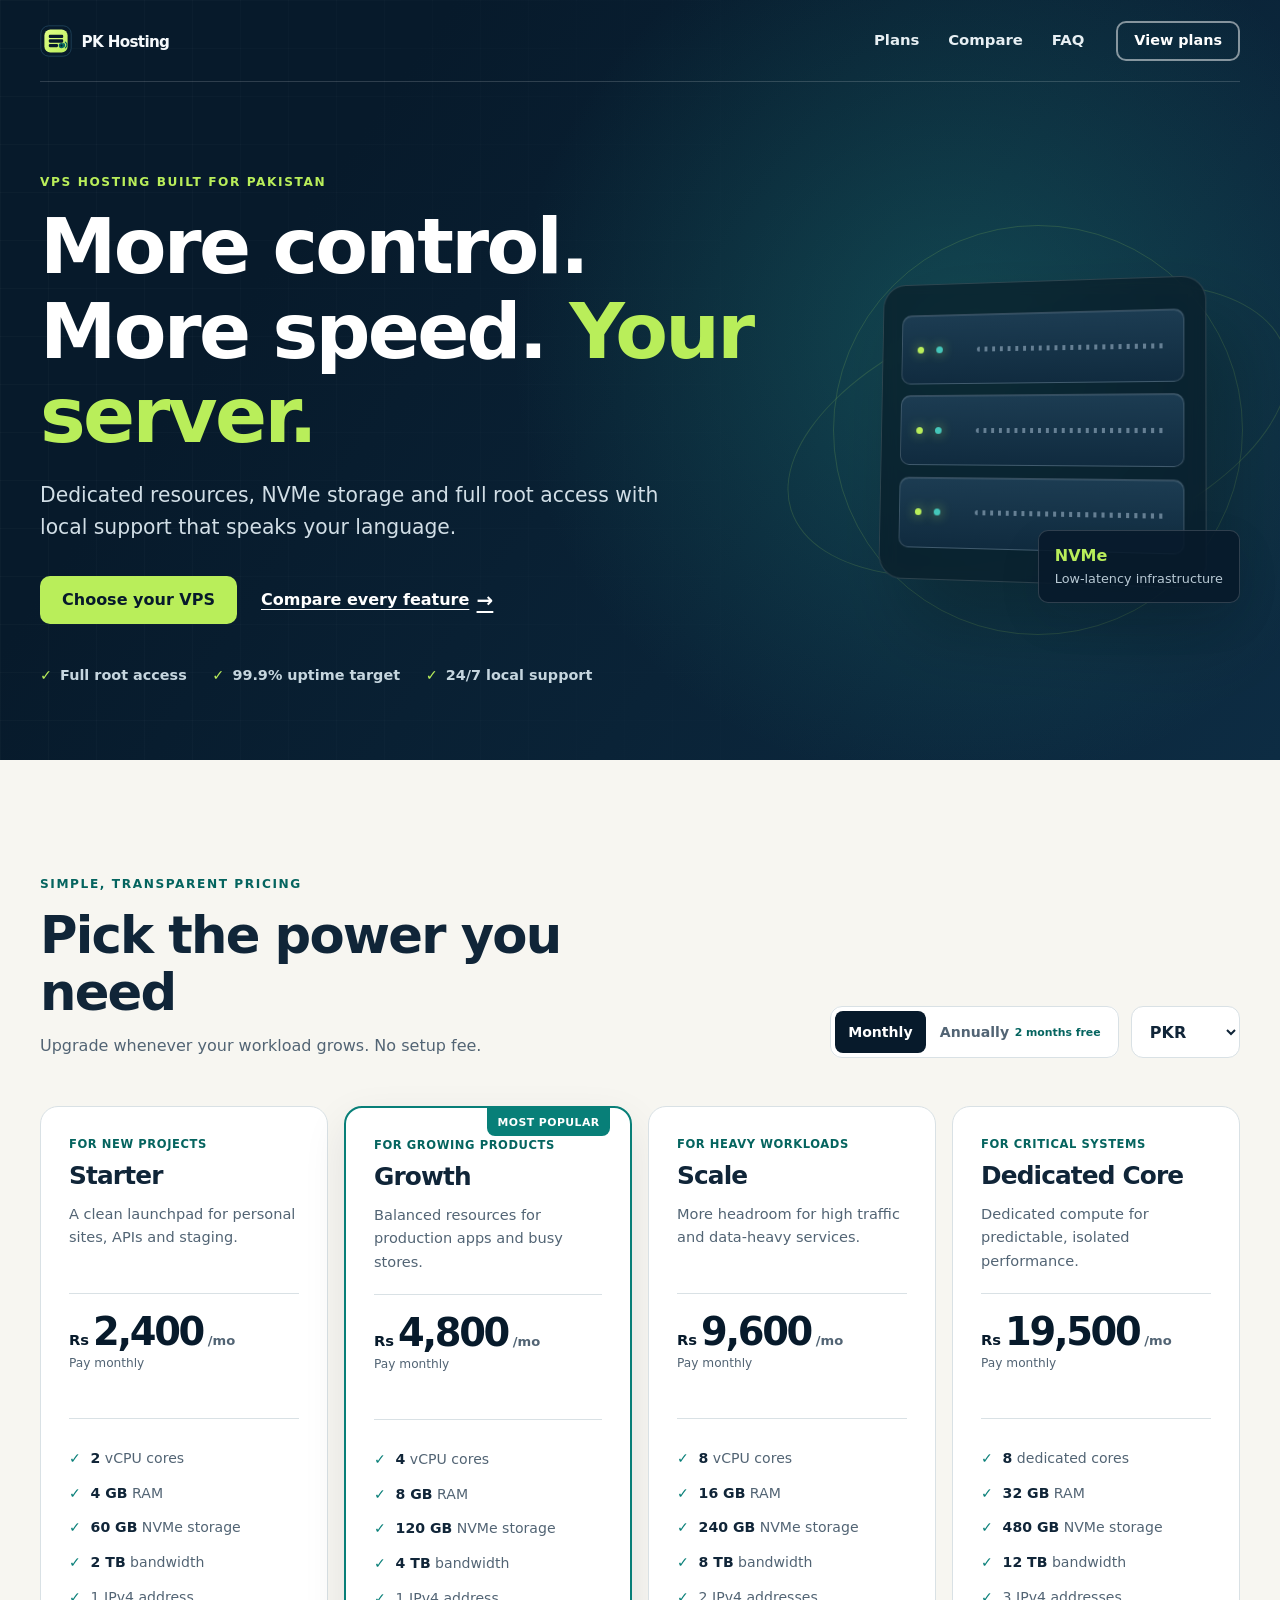
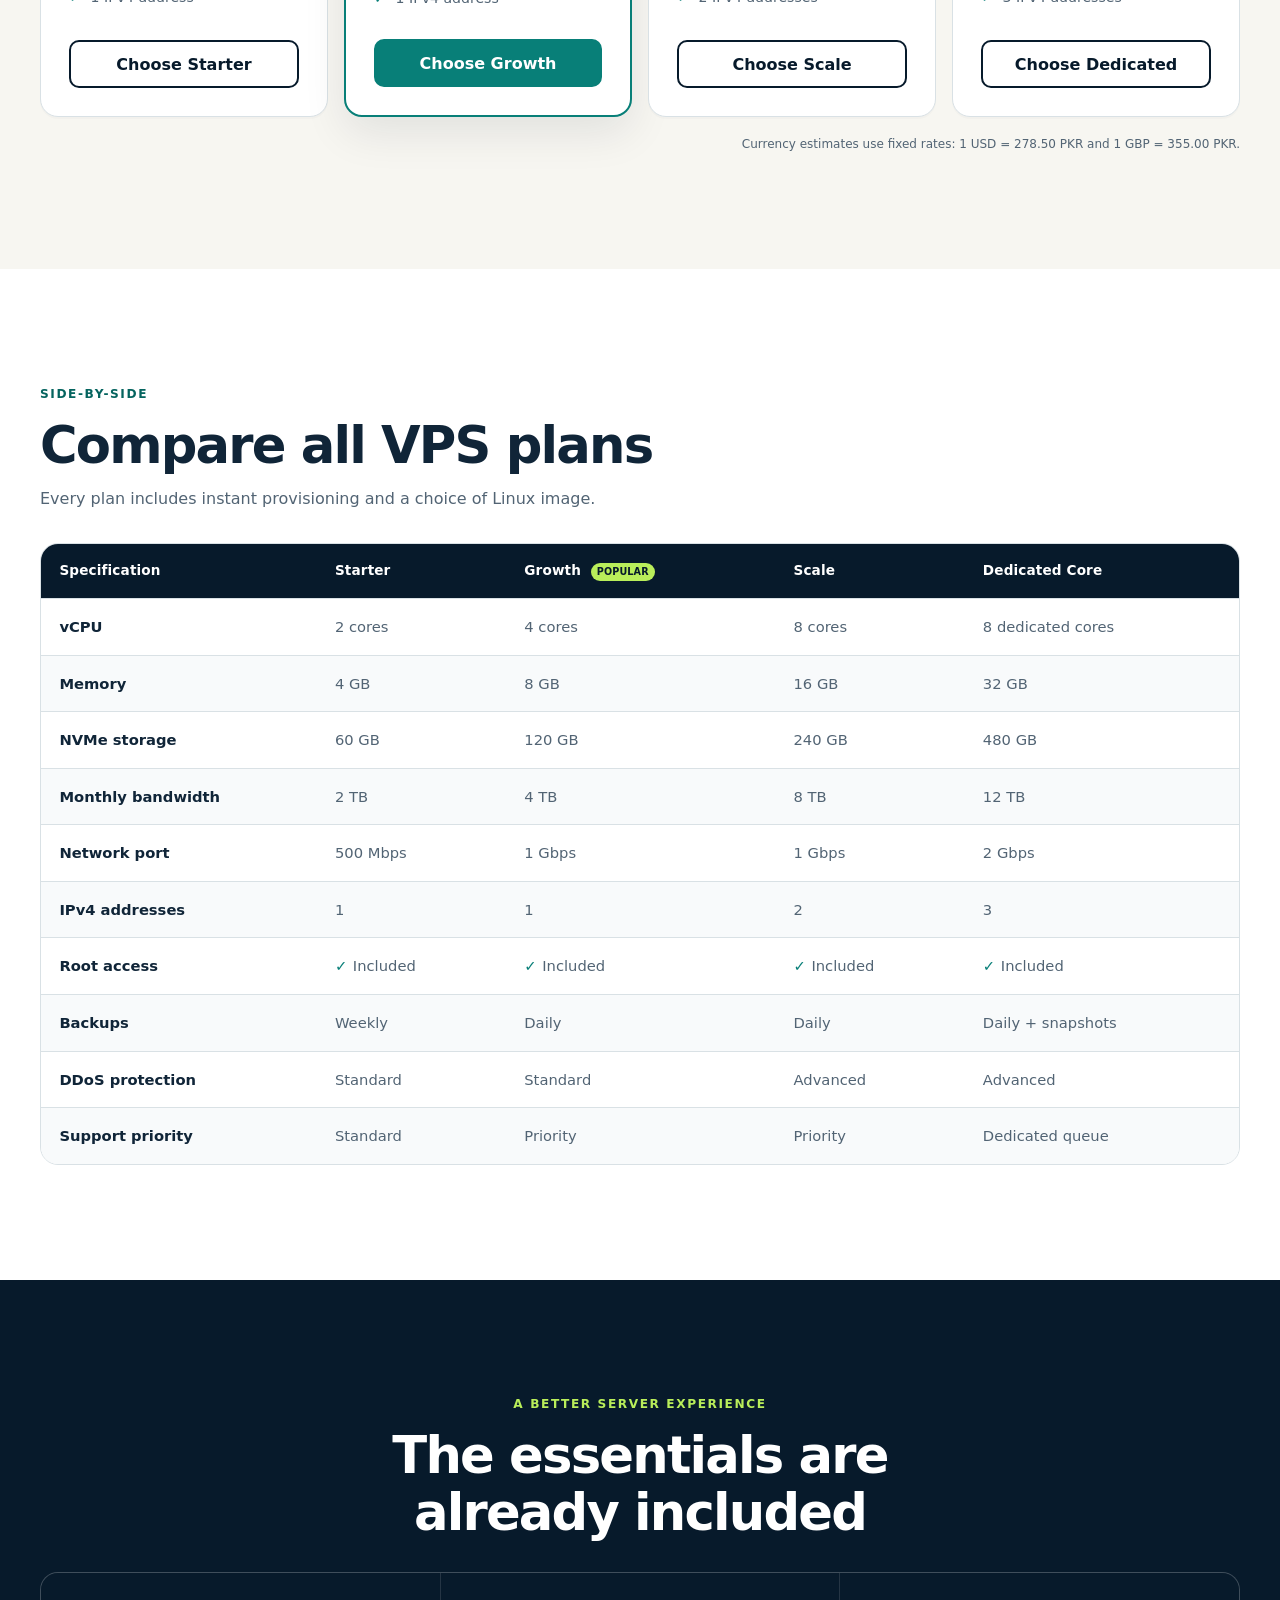
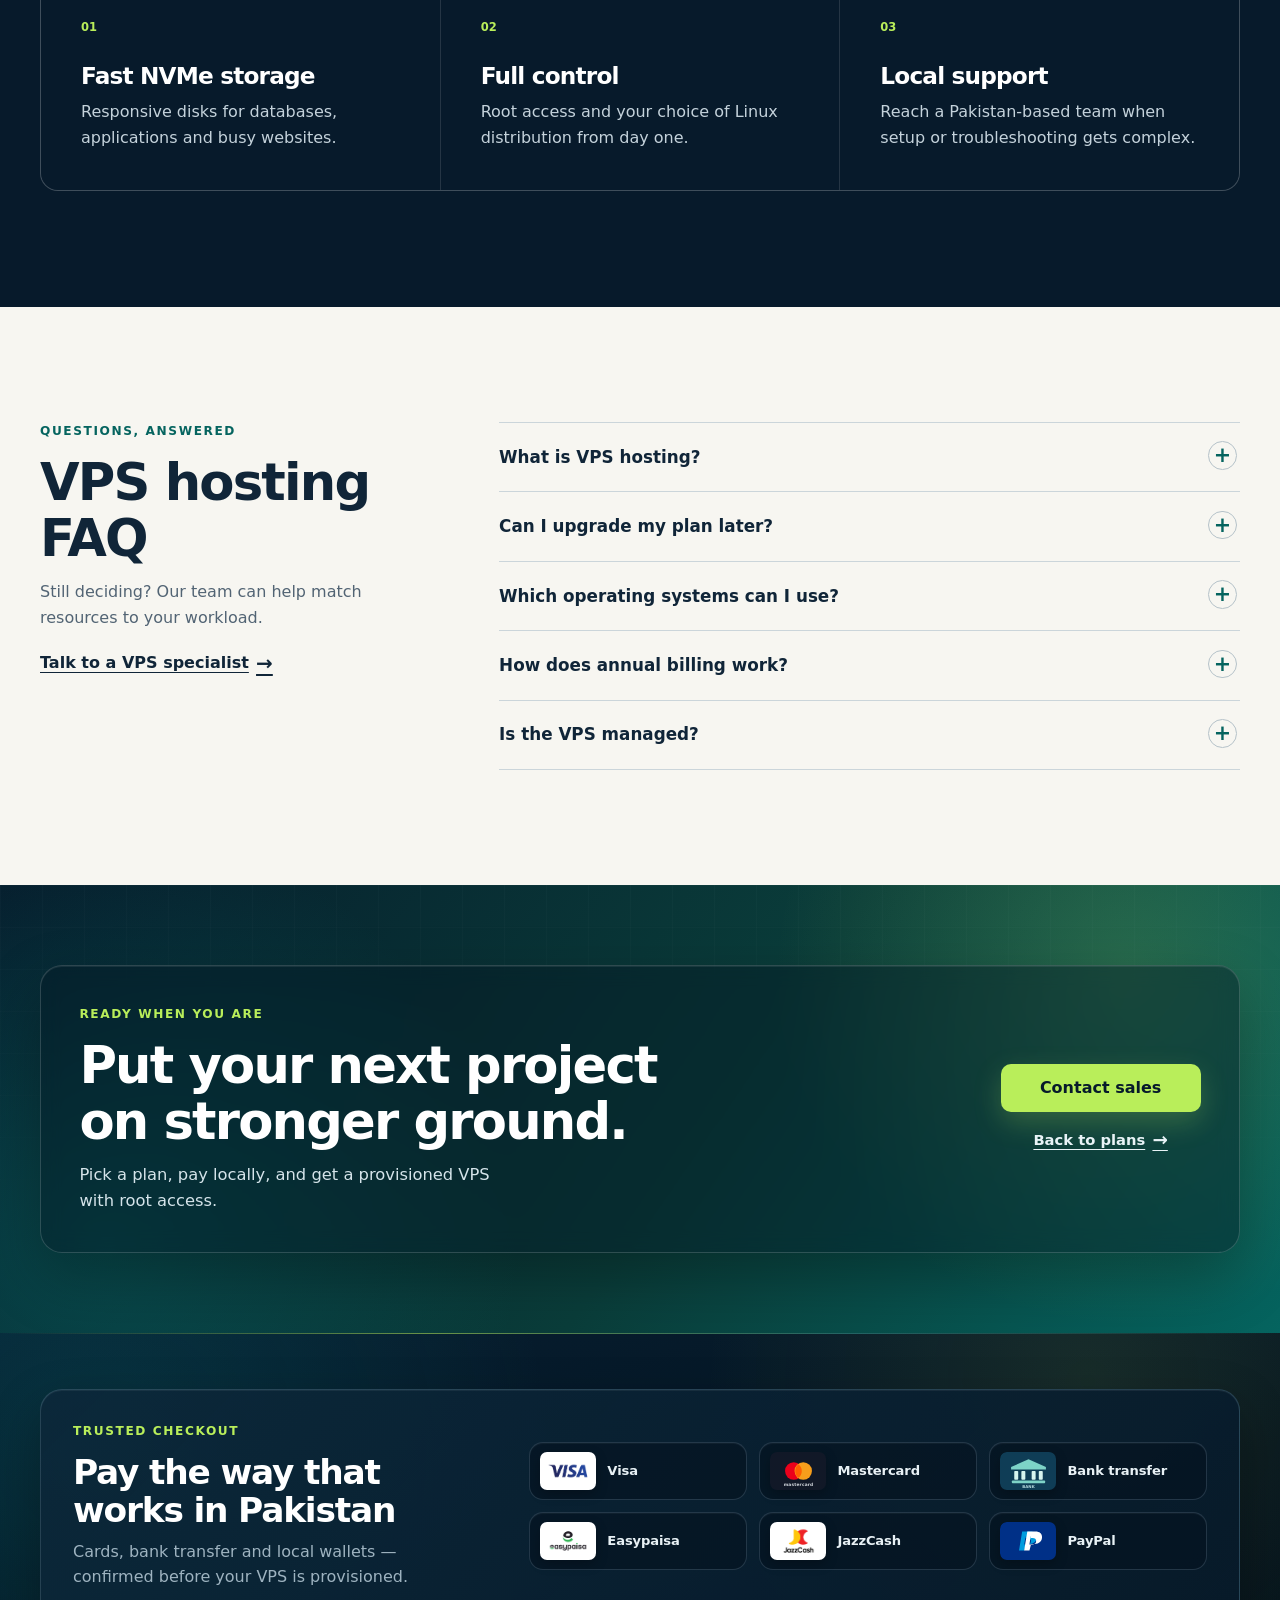
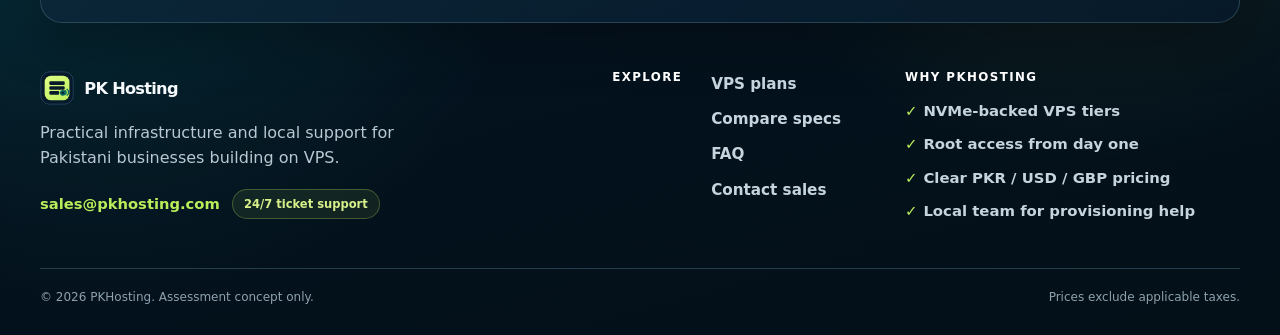
==== commit 1f04cdb6: "initial" ====
--- a/index.html
+++ b/index.html
@@ -17,8 +17,7 @@
   <header class="site-header">
     <div class="shell header-inner">
       <a class="brand" href="#top">
-        <span class="brand-mark">PK</span>
-        <span>Hosting</span>
+        <img class="brand-logo" src="logo.svg" width="168" height="32" alt="PK Hosting">
       </a>
       <nav aria-label="Primary navigation">
         <a href="#plans">Plans</a>
@@ -269,37 +268,91 @@
     </section>
 
     <section class="closing-cta" id="contact" aria-labelledby="cta-title">
-      <div class="shell cta-inner">
-        <div>
-          <p class="eyebrow">Ready when you are</p>
-          <h2 id="cta-title">Put your next project on stronger ground.</h2>
-        </div>
-        <a class="button button-light" href="mailto:sales@pkhosting.com">Contact sales</a>
+      <div class="shell">
+        <div class="cta-panel">
+          <div class="cta-copy">
+            <p class="eyebrow">Ready when you are</p>
+            <h2 id="cta-title">Put your next project on stronger ground.</h2>
+            <p class="cta-lede">Pick a plan, pay locally, and get a provisioned VPS with root access.</p>
+          </div>
+          <div class="cta-actions">
+            <a class="button button-cta" href="mailto:sales@pkhosting.com">Contact sales</a>
+            <a class="text-link cta-secondary" href="#plans">Back to plans <span aria-hidden="true">→</span></a>
+          </div>
+        </div>
       </div>
     </section>
   </main>
 
   <footer class="site-footer">
     <div class="shell">
+      <div class="footer-payments">
+        <div class="footer-payments-copy">
+          <p class="eyebrow footer-eyebrow">Trusted checkout</p>
+          <h2>Pay the way that works in Pakistan</h2>
+          <p>Cards, bank transfer and local wallets — confirmed before your VPS is provisioned.</p>
+        </div>
+        <ul class="payment-list" aria-label="Accepted payment methods">
+          <li>
+            <img class="payment-logo payment-logo-photo" src="assets/payments/visa.png" width="72" height="48" alt="">
+            <span>Visa</span>
+          </li>
+          <li>
+            <img src="assets/payments/mastercard.svg" width="72" height="48" alt="">
+            <span>Mastercard</span>
+          </li>
+          <li>
+            <img src="assets/payments/bank.svg" width="72" height="48" alt="">
+            <span>Bank transfer</span>
+          </li>
+          <li>
+            <img class="payment-logo payment-logo-photo" src="assets/payments/easypaisa.png" width="72" height="48" alt="">
+            <span>Easypaisa</span>
+          </li>
+          <li>
+            <img class="payment-logo payment-logo-photo" src="assets/payments/jazzcash.png" width="72" height="48" alt="">
+            <span>JazzCash</span>
+          </li>
+          <li>
+            <img src="assets/payments/paypal.svg" width="72" height="48" alt="">
+            <span>PayPal</span>
+          </li>
+        </ul>
+      </div>
+
       <div class="footer-main">
-        <div>
+        <div class="footer-brand-block">
           <a class="brand footer-brand" href="#top">
-            <span class="brand-mark">PK</span><span>Hosting</span>
+            <img class="brand-logo" src="logo.svg" width="168" height="32" alt="PK Hosting">
           </a>
-          <p>Practical infrastructure and local support for Pakistani businesses.</p>
-        </div>
-        <div class="payment-block">
-          <h2>Ways to pay</h2>
-          <ul class="payment-list" aria-label="Accepted payment methods">
-            <li>Visa</li>
-            <li>Mastercard</li>
-            <li>Bank transfer</li>
-            <li>Easypaisa</li>
-            <li>JazzCash</li>
-            <li>PayPal</li>
+          <p>Practical infrastructure and local support for Pakistani businesses building on VPS.</p>
+          <div class="footer-contact-row">
+            <a class="footer-mail" href="mailto:sales@pkhosting.com">sales@pkhosting.com</a>
+            <span class="footer-pill">24/7 ticket support</span>
+          </div>
+        </div>
+
+        <nav class="footer-nav" aria-label="Footer">
+          <h2>Explore</h2>
+          <ul>
+            <li><a href="#plans">VPS plans</a></li>
+            <li><a href="#compare">Compare specs</a></li>
+            <li><a href="#faq">FAQ</a></li>
+            <li><a href="#contact">Contact sales</a></li>
           </ul>
-        </div>
-      </div>
+        </nav>
+
+        <div class="footer-nav">
+          <h2>Why PKHosting</h2>
+          <ul class="footer-points">
+            <li>NVMe-backed VPS tiers</li>
+            <li>Root access from day one</li>
+            <li>Clear PKR / USD / GBP pricing</li>
+            <li>Local team for provisioning help</li>
+          </ul>
+        </div>
+      </div>
+
       <div class="footer-bottom">
         <p>© 2026 PKHosting. Assessment concept only.</p>
         <p>Prices exclude applicable taxes.</p>
--- a/styles.css
+++ b/styles.css
@@ -124,11 +124,23 @@
 }
 
 .site-header {
-  position: absolute;
-  z-index: 10;
+  position: fixed;
+  z-index: 100;
   top: 0;
+  left: 0;
   width: 100%;
   color: var(--white);
+  background: transparent;
+  border-bottom: 1px solid transparent;
+  transition: background-color .25s ease, border-color .25s ease, box-shadow .25s ease, backdrop-filter .25s ease;
+}
+
+.site-header.is-scrolled {
+  border-bottom-color: rgba(255, 255, 255, .12);
+  background: rgba(7, 26, 43, .72);
+  box-shadow: 0 10px 30px rgba(4, 18, 30, .28);
+  backdrop-filter: blur(14px) saturate(140%);
+  -webkit-backdrop-filter: blur(14px) saturate(140%);
 }
 
 .header-inner {
@@ -137,16 +149,24 @@
   align-items: center;
   gap: 2rem;
   border-bottom: 1px solid rgba(255, 255, 255, .16);
+  transition: border-color .25s ease;
+}
+
+.site-header.is-scrolled .header-inner {
+  border-bottom-color: transparent;
 }
 
 .brand {
   display: inline-flex;
   align-items: center;
-  gap: .55rem;
   text-decoration: none;
-  font-size: 1.2rem;
-  font-weight: 800;
-  letter-spacing: -.03em;
+  line-height: 0;
+}
+
+.brand-logo {
+  display: block;
+  width: auto;
+  height: 32px;
 }
 
 .brand-mark {
@@ -882,21 +902,88 @@
 }
 
 .closing-cta {
-  padding-block: clamp(3.5rem, 7vw, 5.5rem);
-  background: var(--teal-dark);
-  color: var(--white);
-}
-
-.cta-inner {
+  position: relative;
+  isolation: isolate;
+  padding-block: clamp(3.25rem, 7vw, 5rem);
+  overflow: hidden;
+  background:
+    radial-gradient(circle at 88% 20%, rgba(185, 238, 90, .18), transparent 22rem),
+    radial-gradient(circle at 8% 80%, rgba(8, 127, 120, .35), transparent 26rem),
+    linear-gradient(125deg, #061c2c 0%, #0a3d3a 55%, #05645f 100%);
+  color: var(--white);
+}
+
+.closing-cta::before {
+  position: absolute;
+  z-index: -1;
+  inset: 0;
+  background-image:
+    linear-gradient(rgba(255,255,255,.035) 1px, transparent 1px),
+    linear-gradient(90deg, rgba(255,255,255,.035) 1px, transparent 1px);
+  background-size: 42px 42px;
+  content: "";
+  mask-image: linear-gradient(to bottom, black, transparent 90%);
+  opacity: .55;
+}
+
+.cta-panel {
   display: flex;
   align-items: center;
   justify-content: space-between;
-  gap: 2rem;
-}
-
-.cta-inner h2 {
-  max-width: 720px;
-  margin-bottom: 0;
+  gap: clamp(1.5rem, 4vw, 3rem);
+  padding: clamp(1.6rem, 3.5vw, 2.4rem);
+  border: 1px solid rgba(255, 255, 255, .16);
+  border-radius: 22px;
+  background: rgba(4, 22, 34, .42);
+  box-shadow:
+    0 24px 60px rgba(0, 0, 0, .28),
+    inset 0 1px rgba(255, 255, 255, .08);
+  backdrop-filter: blur(10px);
+  -webkit-backdrop-filter: blur(10px);
+}
+
+.cta-copy {
+  max-width: 640px;
+}
+
+.cta-copy h2 {
+  margin-bottom: .75rem;
+}
+
+.cta-lede {
+  margin: 0;
+  max-width: 42ch;
+  color: #d5e4ea;
+  font-size: 1.02rem;
+}
+
+.cta-actions {
+  display: flex;
+  flex: 0 0 auto;
+  flex-direction: column;
+  align-items: stretch;
+  gap: .85rem;
+  min-width: min(100%, 200px);
+}
+
+.button-cta {
+  background: var(--lime);
+  color: var(--navy);
+  box-shadow: 0 10px 28px rgba(185, 238, 90, .22);
+}
+
+.button-cta:hover {
+  background: #cff77f;
+}
+
+.cta-secondary {
+  justify-content: center;
+  color: #e8f3f6;
+  font-size: .92rem;
+}
+
+.cta-secondary:hover {
+  color: var(--lime);
 }
 
 .button-light {
@@ -911,58 +998,218 @@
 }
 
 .site-footer {
-  padding-block: 4rem 1.5rem;
-  background: #04121e;
+  position: relative;
+  padding-block: 3.5rem 1.75rem;
+  overflow: hidden;
+  background:
+    radial-gradient(circle at 85% 8%, rgba(185, 238, 90, .1), transparent 24rem),
+    radial-gradient(circle at 8% 20%, rgba(8, 127, 120, .22), transparent 28rem),
+    linear-gradient(165deg, #072033 0%, #04121e 48%, #031018 100%);
   color: #b9c8d2;
+}
+
+.site-footer::before {
+  position: absolute;
+  top: 0;
+  right: 0;
+  left: 0;
+  height: 1px;
+  background: linear-gradient(90deg, transparent, rgba(185, 238, 90, .55), rgba(68, 198, 186, .4), transparent);
+  content: "";
+}
+
+.footer-eyebrow {
+  color: var(--lime);
+}
+
+.footer-payments {
+  display: grid;
+  margin-bottom: 2.75rem;
+  padding: clamp(1.4rem, 3vw, 2rem);
+  border: 1px solid rgba(120, 160, 180, .28);
+  border-radius: 22px;
+  background:
+    linear-gradient(135deg, rgba(12, 40, 58, .92), rgba(7, 26, 43, .88));
+  box-shadow:
+    0 20px 50px rgba(0, 0, 0, .28),
+    inset 0 1px rgba(255, 255, 255, .06);
+  grid-template-columns: minmax(220px, .85fr) minmax(0, 1.4fr);
+  gap: clamp(1.5rem, 4vw, 2.75rem);
+  align-items: center;
+}
+
+.footer-payments-copy h2 {
+  margin-bottom: .55rem;
+  color: var(--white);
+  font-size: clamp(1.55rem, 2.8vw, 2.15rem);
+}
+
+.footer-payments-copy p:last-child {
+  margin: 0;
+  max-width: 34ch;
+  color: #9eb3c0;
+}
+
+.payment-list {
+  display: grid;
+  margin: 0;
+  padding: 0;
+  grid-template-columns: repeat(3, minmax(0, 1fr));
+  gap: .75rem;
+  list-style: none;
+}
+
+.payment-list li {
+  display: flex;
+  min-width: 0;
+  align-items: center;
+  gap: .7rem;
+  padding: .55rem .65rem;
+  border: 1px solid rgba(140, 175, 195, .22);
+  border-radius: 14px;
+  background: rgba(4, 18, 30, .55);
+  box-shadow: inset 0 1px rgba(255, 255, 255, .04);
+  transition: border-color .2s ease, transform .2s ease, background-color .2s ease;
+}
+
+.payment-list li:hover {
+  border-color: rgba(185, 238, 90, .4);
+  background: rgba(8, 34, 50, .85);
+  transform: translateY(-2px);
+}
+
+.payment-list img {
+  display: block;
+  width: 56px;
+  height: 38px;
+  flex: 0 0 auto;
+  object-fit: cover;
+  border-radius: 7px;
+  box-shadow: 0 4px 12px rgba(0, 0, 0, .25);
+}
+
+.payment-list img.payment-logo-photo {
+  object-fit: contain;
+  background: #fff;
+  padding: 3px;
+}
+
+.payment-list span {
+  color: #e8f1f5;
+  font-size: .82rem;
+  font-weight: 800;
+  letter-spacing: -.01em;
+  line-height: 1.2;
 }
 
 .footer-main {
   display: grid;
-  grid-template-columns: .8fr 1.2fr;
-  gap: 4rem;
+  align-items: start;
+  grid-template-columns: 1.35fr .85fr 1fr;
+  gap: clamp(2rem, 5vw, 4rem);
+  padding-top: .25rem;
 }
 
 .footer-brand {
   margin-bottom: 1rem;
-  color: var(--white);
-}
-
-.footer-main > div:first-child p {
-  max-width: 350px;
-}
-
-.payment-block h2 {
-  color: var(--white);
-  font-size: 1rem;
-  letter-spacing: 0;
-}
-
-.payment-list {
-  display: flex;
+}
+
+.footer-brand .brand-logo {
+  height: 34px;
+}
+
+.footer-brand-block p {
+  max-width: 360px;
+  margin-bottom: 1.15rem;
+  line-height: 1.55;
+}
+
+.footer-contact-row {
+  display: flex;
+  flex-wrap: wrap;
+  align-items: center;
+  gap: .75rem;
+}
+
+.footer-mail {
+  color: var(--lime);
+  font-size: .92rem;
+  font-weight: 750;
+  text-decoration: none;
+  text-underline-offset: .2rem;
+}
+
+.footer-mail:hover {
+  text-decoration: underline;
+}
+
+.footer-pill {
+  display: inline-flex;
+  align-items: center;
+  min-height: 30px;
+  padding: .2rem .7rem;
+  border: 1px solid rgba(185, 238, 90, .28);
+  border-radius: 999px;
+  background: rgba(185, 238, 90, .08);
+  color: #d7f08a;
+  font-size: .72rem;
+  font-weight: 800;
+}
+
+.footer-nav h2 {
+  margin-bottom: 1rem;
+  color: var(--white);
+  font-size: .74rem;
+  font-weight: 900;
+  letter-spacing: .12em;
+  text-transform: uppercase;
+}
+
+.footer-nav ul {
   margin: 0;
   padding: 0;
-  flex-wrap: wrap;
-  gap: .5rem;
   list-style: none;
 }
 
-.payment-list li {
-  padding: .45rem .7rem;
-  border: 1px solid #385062;
-  border-radius: 7px;
-  background: #0c2233;
-  color: #e3ebef;
-  font-size: .78rem;
-  font-weight: 750;
+.footer-nav li + li {
+  margin-top: .6rem;
+}
+
+.footer-nav a {
+  color: #c5d4dd;
+  font-size: .95rem;
+  font-weight: 650;
+  text-decoration: none;
+}
+
+.footer-nav a:hover {
+  color: var(--lime);
+}
+
+.footer-points li {
+  position: relative;
+  padding-left: 1.15rem;
+  color: #c5d4dd;
+  font-size: .93rem;
+  font-weight: 600;
+}
+
+.footer-points li::before {
+  position: absolute;
+  left: 0;
+  color: var(--lime);
+  content: "✓";
+  font-weight: 900;
 }
 
 .footer-bottom {
   display: flex;
-  margin-top: 3rem;
-  padding-top: 1.25rem;
-  border-top: 1px solid #263b4b;
+  margin-top: 2.75rem;
+  padding-top: 1.2rem;
+  border-top: 1px solid rgba(56, 80, 98, .7);
   justify-content: space-between;
   gap: 1rem;
+  color: #8ea1ae;
   font-size: .75rem;
 }
 
@@ -1019,9 +1266,17 @@
     gap: 2.5rem;
   }
 
+  .footer-payments {
+    grid-template-columns: 1fr;
+  }
+
   .footer-main {
-    grid-template-columns: 1fr;
+    grid-template-columns: 1fr 1fr;
     gap: 2rem;
+  }
+
+  .footer-brand-block {
+    grid-column: 1 / -1;
   }
 }
 
@@ -1093,13 +1348,26 @@
     grid-template-columns: 1fr;
   }
 
-  .cta-inner,
+  .cta-panel,
   .footer-bottom {
     align-items: stretch;
     flex-direction: column;
   }
 
-  .button-light {
+  .cta-actions {
+    width: 100%;
+  }
+
+  .footer-main {
+    grid-template-columns: 1fr;
+  }
+
+  .payment-list {
+    grid-template-columns: repeat(2, minmax(0, 1fr));
+  }
+
+  .button-light,
+  .button-cta {
     width: 100%;
   }
 }
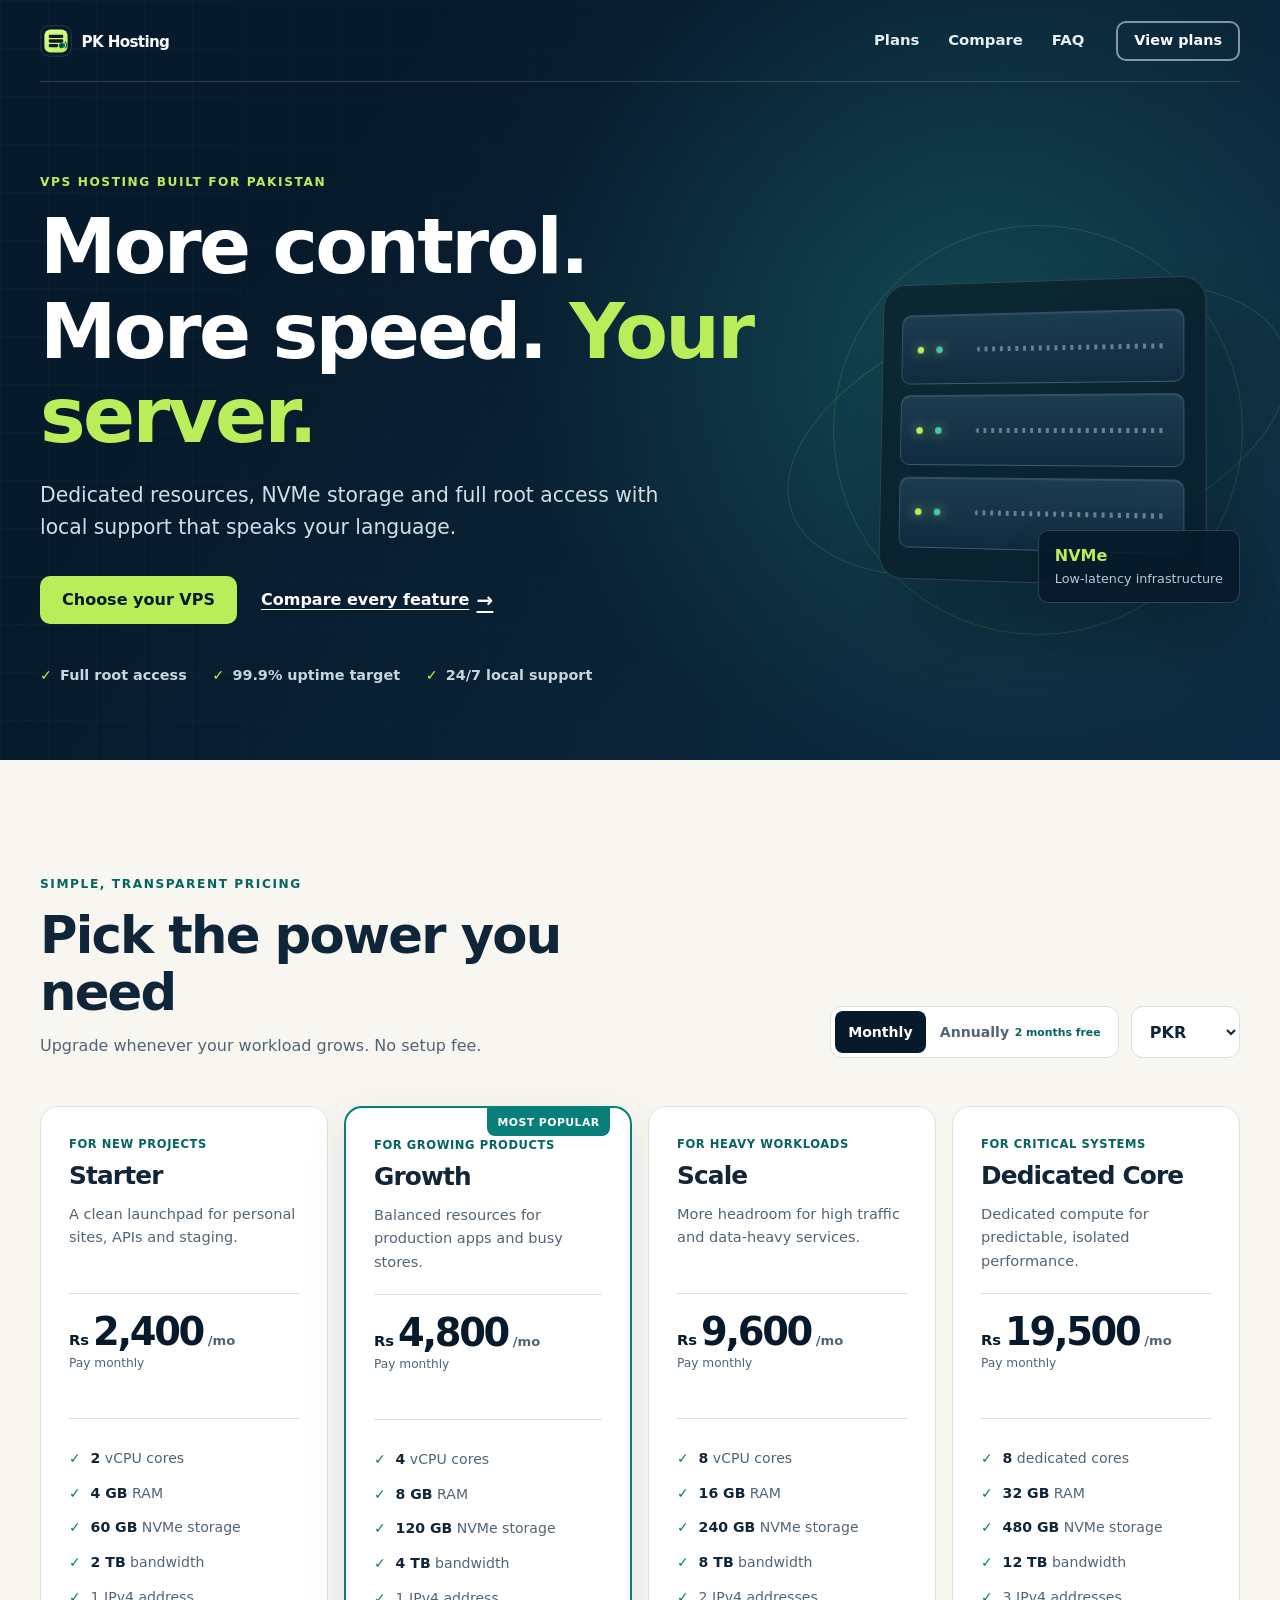
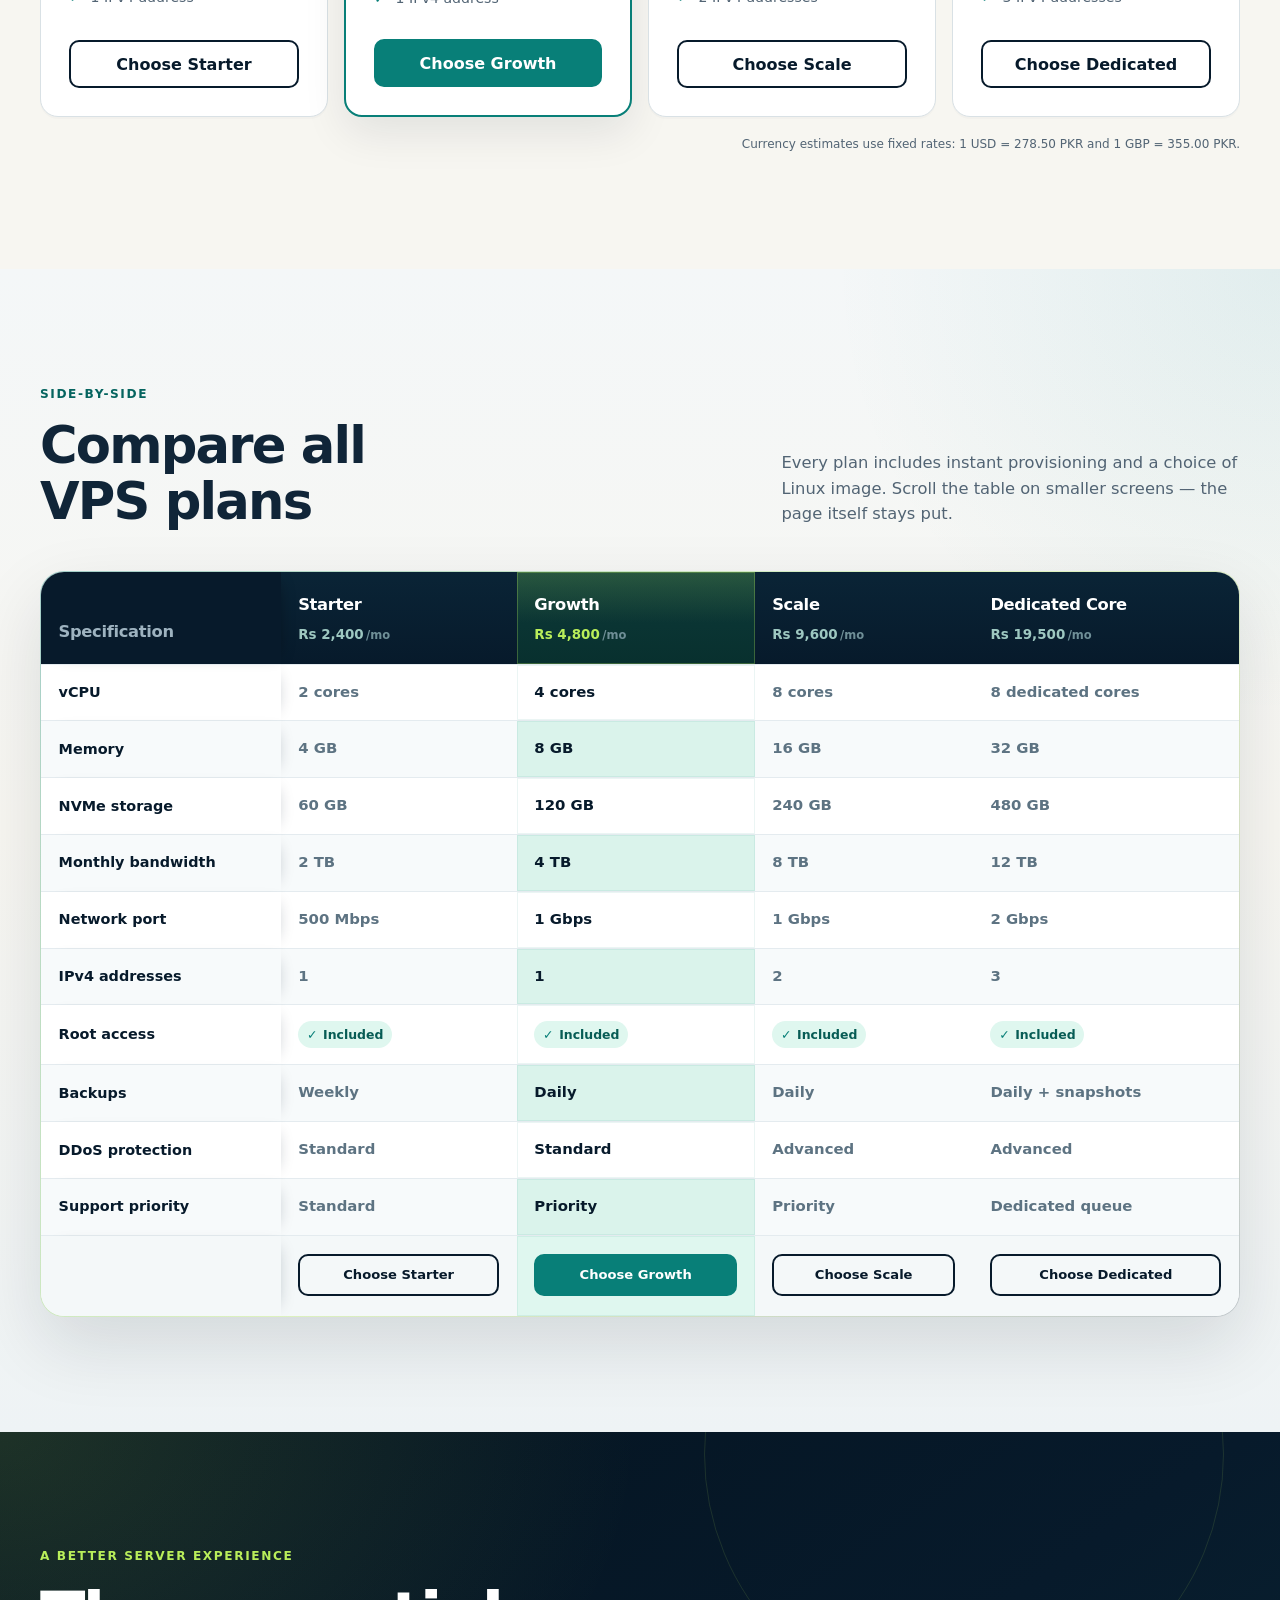
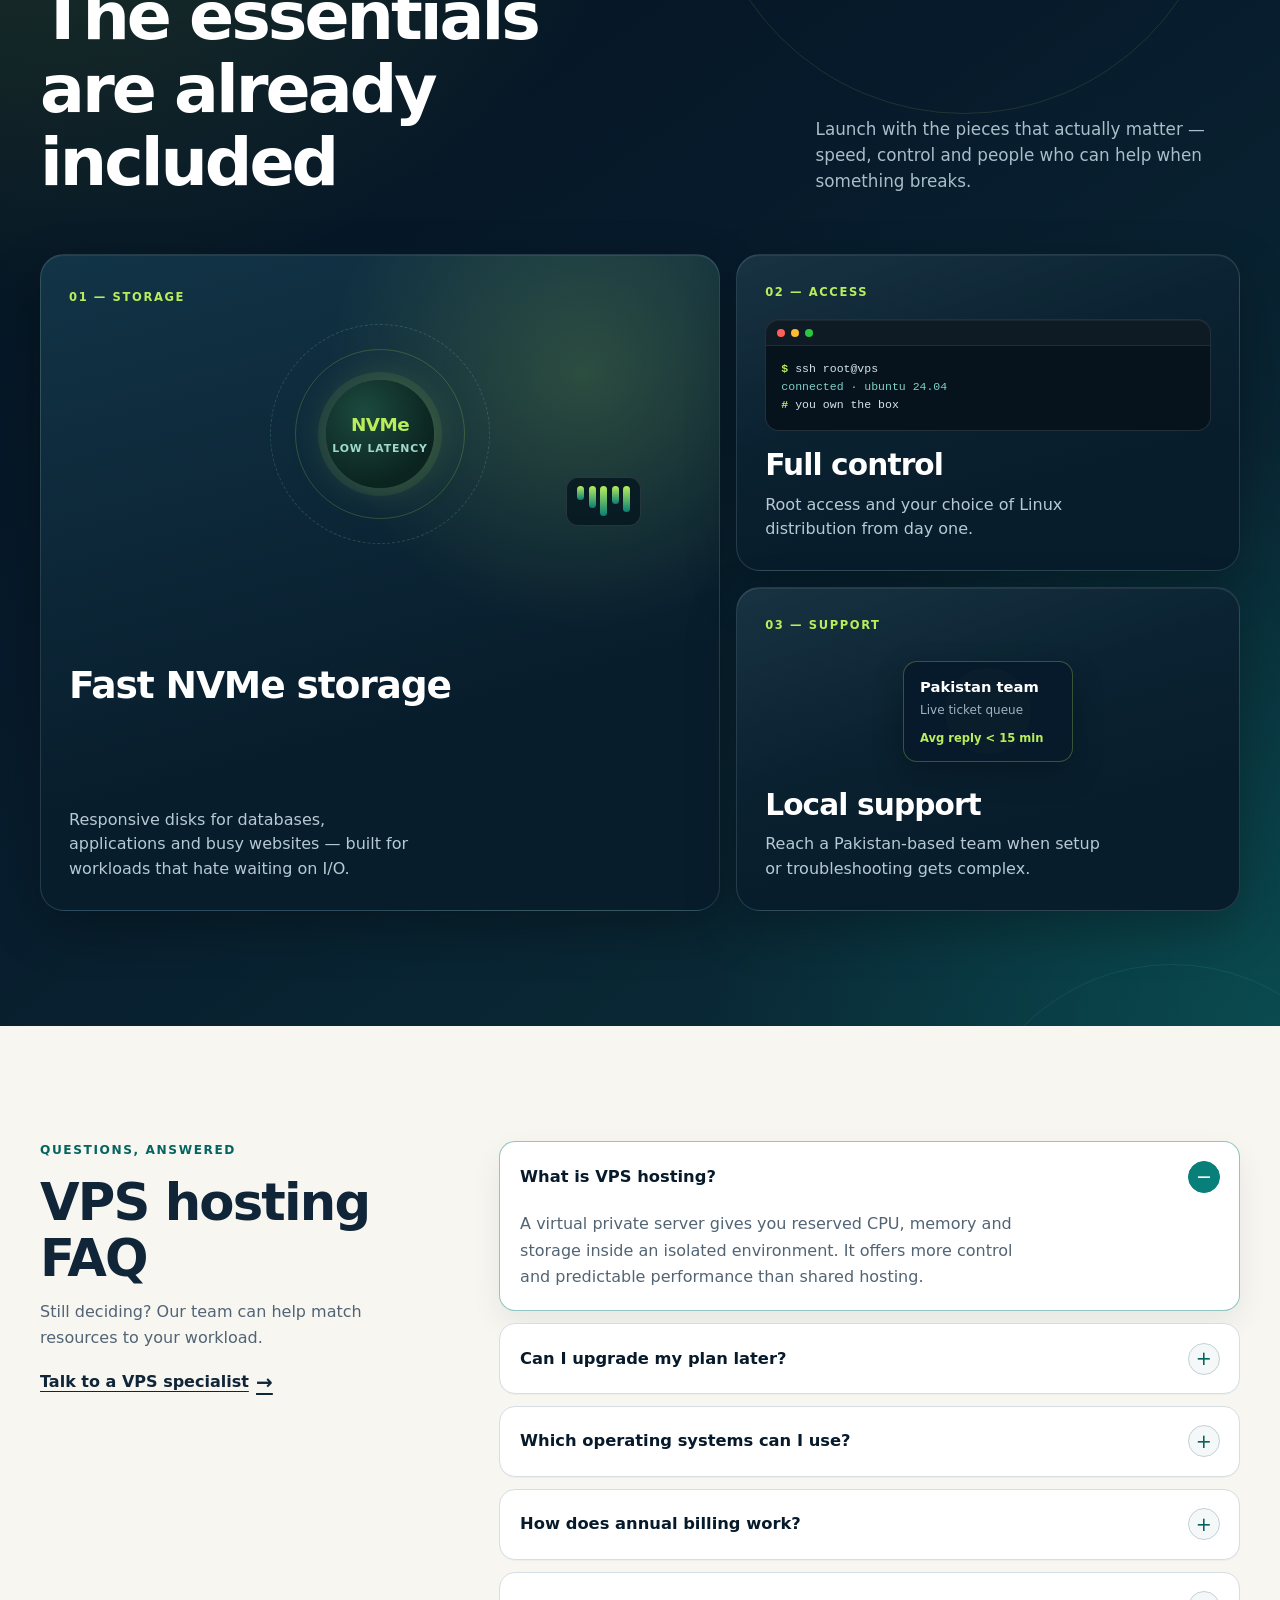
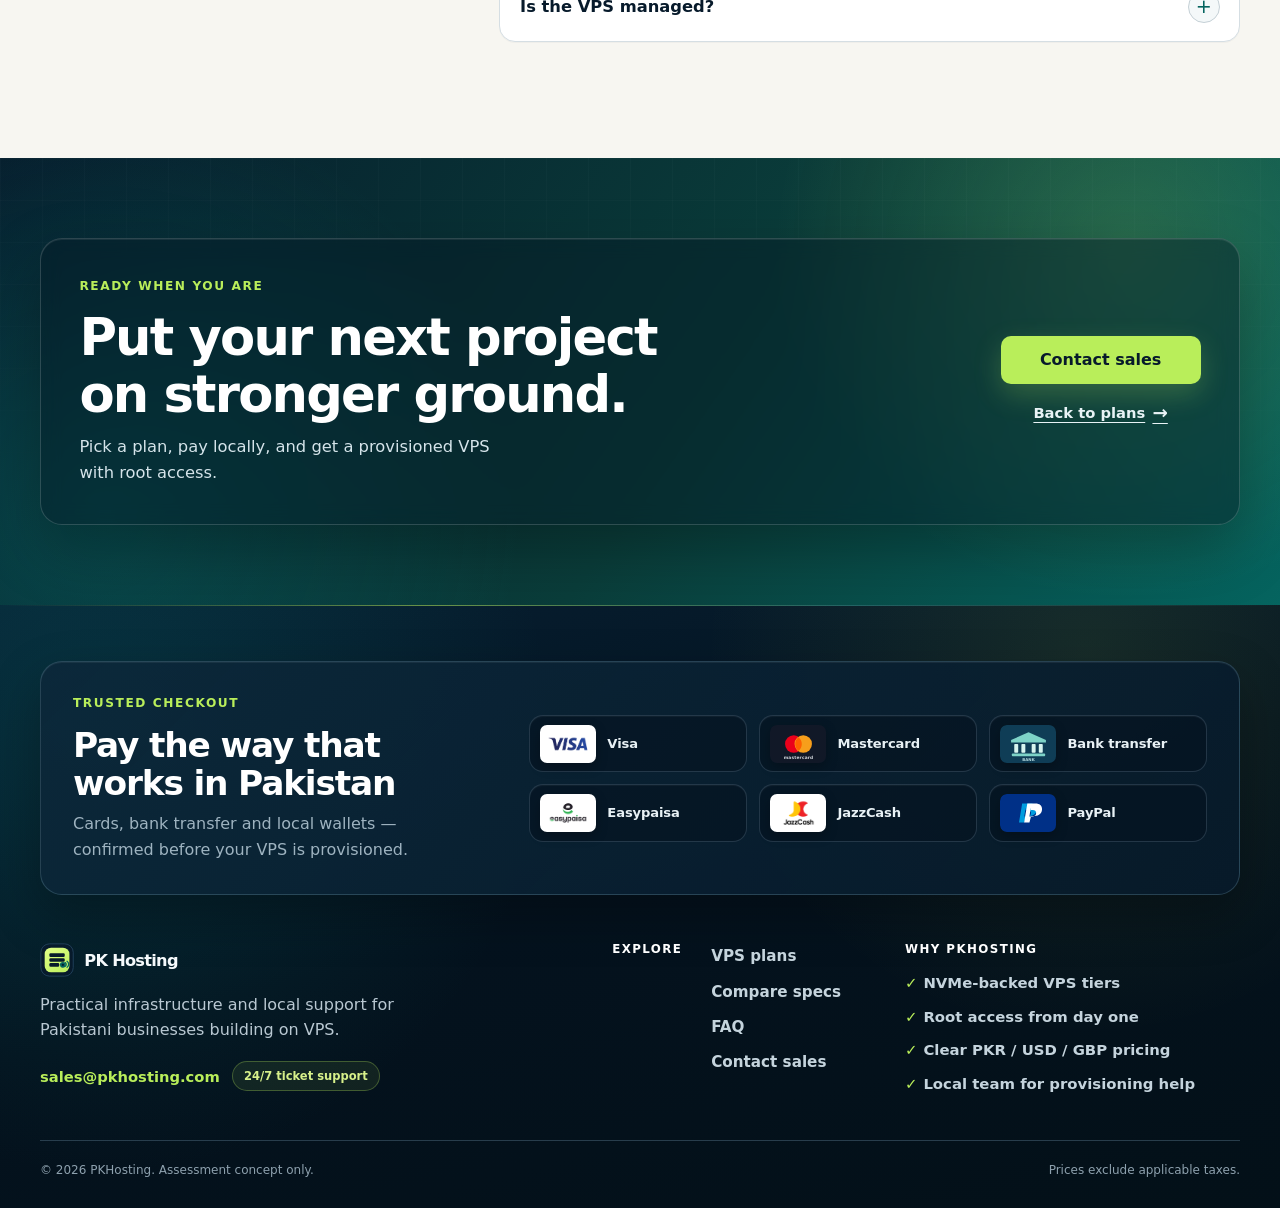
==== commit cb4198d4: "initial" ====
--- a/index.html
+++ b/index.html
@@ -183,53 +183,192 @@
 
     <section class="comparison-section section" id="compare" aria-labelledby="compare-title">
       <div class="shell">
-        <div class="section-heading compact">
+        <div class="compare-head">
           <div>
             <p class="eyebrow">Side-by-side</p>
             <h2 id="compare-title">Compare all VPS plans</h2>
-            <p>Every plan includes instant provisioning and a choice of Linux image.</p>
-          </div>
-        </div>
-        <p class="scroll-hint" id="table-hint">Swipe or scroll sideways to see every plan <span aria-hidden="true">→</span></p>
-        <div class="table-wrap" tabindex="0" role="region" aria-labelledby="compare-title" aria-describedby="table-hint">
-          <table>
-            <caption class="sr-only">Features included in each PKHosting VPS plan</caption>
-            <thead>
-              <tr>
-                <th scope="col">Specification</th>
-                <th scope="col">Starter</th>
-                <th scope="col">Growth <span>Popular</span></th>
-                <th scope="col">Scale</th>
-                <th scope="col">Dedicated Core</th>
-              </tr>
-            </thead>
-            <tbody>
-              <tr><th scope="row">vCPU</th><td>2 cores</td><td>4 cores</td><td>8 cores</td><td>8 dedicated cores</td></tr>
-              <tr><th scope="row">Memory</th><td>4 GB</td><td>8 GB</td><td>16 GB</td><td>32 GB</td></tr>
-              <tr><th scope="row">NVMe storage</th><td>60 GB</td><td>120 GB</td><td>240 GB</td><td>480 GB</td></tr>
-              <tr><th scope="row">Monthly bandwidth</th><td>2 TB</td><td>4 TB</td><td>8 TB</td><td>12 TB</td></tr>
-              <tr><th scope="row">Network port</th><td>500 Mbps</td><td>1 Gbps</td><td>1 Gbps</td><td>2 Gbps</td></tr>
-              <tr><th scope="row">IPv4 addresses</th><td>1</td><td>1</td><td>2</td><td>3</td></tr>
-              <tr><th scope="row">Root access</th><td><span class="yes">Included</span></td><td><span class="yes">Included</span></td><td><span class="yes">Included</span></td><td><span class="yes">Included</span></td></tr>
-              <tr><th scope="row">Backups</th><td>Weekly</td><td>Daily</td><td>Daily</td><td>Daily + snapshots</td></tr>
-              <tr><th scope="row">DDoS protection</th><td>Standard</td><td>Standard</td><td>Advanced</td><td>Advanced</td></tr>
-              <tr><th scope="row">Support priority</th><td>Standard</td><td>Priority</td><td>Priority</td><td>Dedicated queue</td></tr>
-            </tbody>
-          </table>
+          </div>
+          <p class="compare-lede">Every plan includes instant provisioning and a choice of Linux image. Scroll the table on smaller screens — the page itself stays put.</p>
+        </div>
+
+        <p class="scroll-hint" id="table-hint">Swipe sideways to compare every plan <span aria-hidden="true">→</span></p>
+
+        <div class="table-shell">
+          <div class="table-wrap" tabindex="0" role="region" aria-labelledby="compare-title" aria-describedby="table-hint">
+            <table class="compare-table">
+              <caption class="sr-only">Features included in each PKHosting VPS plan</caption>
+              <colgroup>
+                <col class="col-spec">
+                <col>
+                <col class="col-popular">
+                <col>
+                <col>
+              </colgroup>
+              <thead>
+                <tr>
+                  <th scope="col">
+                    <span class="plan-label">Specification</span>
+                  </th>
+                  <th scope="col">
+                    <span class="plan-label">Starter</span>
+                    <span class="plan-price">Rs 2,400<span>/mo</span></span>
+                  </th>
+                  <th scope="col" class="is-popular">
+                    <span class="plan-label">Growth</span>
+                    <span class="plan-price">Rs 4,800<span>/mo</span></span>
+                  </th>
+                  <th scope="col">
+                    <span class="plan-label">Scale</span>
+                    <span class="plan-price">Rs 9,600<span>/mo</span></span>
+                  </th>
+                  <th scope="col">
+                    <span class="plan-label">Dedicated Core</span>
+                    <span class="plan-price">Rs 19,500<span>/mo</span></span>
+                  </th>
+                </tr>
+              </thead>
+              <tbody>
+                <tr>
+                  <th scope="row">vCPU</th>
+                  <td>2 cores</td>
+                  <td class="is-popular"><strong>4 cores</strong></td>
+                  <td>8 cores</td>
+                  <td>8 dedicated cores</td>
+                </tr>
+                <tr>
+                  <th scope="row">Memory</th>
+                  <td>4 GB</td>
+                  <td class="is-popular"><strong>8 GB</strong></td>
+                  <td>16 GB</td>
+                  <td>32 GB</td>
+                </tr>
+                <tr>
+                  <th scope="row">NVMe storage</th>
+                  <td>60 GB</td>
+                  <td class="is-popular"><strong>120 GB</strong></td>
+                  <td>240 GB</td>
+                  <td>480 GB</td>
+                </tr>
+                <tr>
+                  <th scope="row">Monthly bandwidth</th>
+                  <td>2 TB</td>
+                  <td class="is-popular"><strong>4 TB</strong></td>
+                  <td>8 TB</td>
+                  <td>12 TB</td>
+                </tr>
+                <tr>
+                  <th scope="row">Network port</th>
+                  <td>500 Mbps</td>
+                  <td class="is-popular"><strong>1 Gbps</strong></td>
+                  <td>1 Gbps</td>
+                  <td>2 Gbps</td>
+                </tr>
+                <tr>
+                  <th scope="row">IPv4 addresses</th>
+                  <td>1</td>
+                  <td class="is-popular"><strong>1</strong></td>
+                  <td>2</td>
+                  <td>3</td>
+                </tr>
+                <tr>
+                  <th scope="row">Root access</th>
+                  <td><span class="yes">Included</span></td>
+                  <td class="is-popular"><span class="yes">Included</span></td>
+                  <td><span class="yes">Included</span></td>
+                  <td><span class="yes">Included</span></td>
+                </tr>
+                <tr>
+                  <th scope="row">Backups</th>
+                  <td>Weekly</td>
+                  <td class="is-popular"><strong>Daily</strong></td>
+                  <td>Daily</td>
+                  <td>Daily + snapshots</td>
+                </tr>
+                <tr>
+                  <th scope="row">DDoS protection</th>
+                  <td>Standard</td>
+                  <td class="is-popular"><strong>Standard</strong></td>
+                  <td>Advanced</td>
+                  <td>Advanced</td>
+                </tr>
+                <tr>
+                  <th scope="row">Support priority</th>
+                  <td>Standard</td>
+                  <td class="is-popular"><strong>Priority</strong></td>
+                  <td>Priority</td>
+                  <td>Dedicated queue</td>
+                </tr>
+              </tbody>
+              <tfoot>
+                <tr>
+                  <th scope="row"><span class="sr-only">Choose a plan</span></th>
+                  <td><a class="button button-table" href="#plans">Choose Starter</a></td>
+                  <td class="is-popular"><a class="button button-table button-primary" href="#plans">Choose Growth</a></td>
+                  <td><a class="button button-table" href="#plans">Choose Scale</a></td>
+                  <td><a class="button button-table" href="#plans">Choose Dedicated</a></td>
+                </tr>
+              </tfoot>
+            </table>
+          </div>
         </div>
       </div>
     </section>
 
     <section class="assurance section" aria-labelledby="assurance-title">
       <div class="shell">
-        <div class="section-heading centered compact">
-          <p class="eyebrow">A better server experience</p>
-          <h2 id="assurance-title">The essentials are already included</h2>
-        </div>
-        <div class="assurance-grid">
-          <article><span aria-hidden="true">01</span><h3>Fast NVMe storage</h3><p>Responsive disks for databases, applications and busy websites.</p></article>
-          <article><span aria-hidden="true">02</span><h3>Full control</h3><p>Root access and your choice of Linux distribution from day one.</p></article>
-          <article><span aria-hidden="true">03</span><h3>Local support</h3><p>Reach a Pakistan-based team when setup or troubleshooting gets complex.</p></article>
+        <div class="assurance-head">
+          <div>
+            <p class="eyebrow">A better server experience</p>
+            <h2 id="assurance-title">The essentials are already included</h2>
+          </div>
+          <p class="assurance-lede">Launch with the pieces that actually matter — speed, control and people who can help when something breaks.</p>
+        </div>
+
+        <div class="assurance-bento">
+          <article class="assurance-feature assurance-feature-lead">
+            <div class="assurance-feature-top">
+              <span class="assurance-index">01 — Storage</span>
+              <div class="assurance-visual assurance-visual-disk" aria-hidden="true">
+                <div class="disk-ring"></div>
+                <div class="disk-ring disk-ring-two"></div>
+                <div class="disk-core">
+                  <strong>NVMe</strong>
+                  <span>low latency</span>
+                </div>
+                <ul class="disk-bars">
+                  <li></li><li></li><li></li><li></li><li></li>
+                </ul>
+              </div>
+            </div>
+            <h3>Fast NVMe storage</h3>
+            <p>Responsive disks for databases, applications and busy websites — built for workloads that hate waiting on I/O.</p>
+          </article>
+
+          <article class="assurance-feature">
+            <span class="assurance-index">02 — Access</span>
+            <div class="assurance-visual assurance-visual-term" aria-hidden="true">
+              <div class="term-chrome"><i></i><i></i><i></i></div>
+              <pre><code><span class="term-prompt">$</span> ssh root@vps
+<span class="term-ok">connected · ubuntu 24.04</span>
+<span class="term-prompt">#</span> you own the box</code></pre>
+            </div>
+            <h3>Full control</h3>
+            <p>Root access and your choice of Linux distribution from day one.</p>
+          </article>
+
+          <article class="assurance-feature">
+            <span class="assurance-index">03 — Support</span>
+            <div class="assurance-visual assurance-visual-support" aria-hidden="true">
+              <div class="support-pulse"></div>
+              <div class="support-card">
+                <strong>Pakistan team</strong>
+                <span>Live ticket queue</span>
+                <em>Avg reply &lt; 15 min</em>
+              </div>
+            </div>
+            <h3>Local support</h3>
+            <p>Reach a Pakistan-based team when setup or troubleshooting gets complex.</p>
+          </article>
         </div>
       </div>
     </section>
@@ -242,26 +381,46 @@
           <p>Still deciding? Our team can help match resources to your workload.</p>
           <a class="text-link" href="#contact">Talk to a VPS specialist <span aria-hidden="true">→</span></a>
         </div>
-        <div class="faq-list">
-          <details>
+        <div class="faq-list" data-accordion>
+          <details class="faq-item" open>
             <summary>What is VPS hosting?</summary>
-            <p>A virtual private server gives you reserved CPU, memory and storage inside an isolated environment. It offers more control and predictable performance than shared hosting.</p>
+            <div class="faq-panel">
+              <div class="faq-panel-inner">
+                <p>A virtual private server gives you reserved CPU, memory and storage inside an isolated environment. It offers more control and predictable performance than shared hosting.</p>
+              </div>
+            </div>
           </details>
-          <details>
+          <details class="faq-item">
             <summary>Can I upgrade my plan later?</summary>
-            <p>Yes. You can move to a larger plan as demand grows. A support specialist will confirm the maintenance window and migration steps before making changes.</p>
+            <div class="faq-panel">
+              <div class="faq-panel-inner">
+                <p>Yes. You can move to a larger plan as demand grows. A support specialist will confirm the maintenance window and migration steps before making changes.</p>
+              </div>
+            </div>
           </details>
-          <details>
+          <details class="faq-item">
             <summary>Which operating systems can I use?</summary>
-            <p>Choose from current Ubuntu, Debian, AlmaLinux and Rocky Linux images. Other compatible Linux distributions can be arranged during provisioning.</p>
+            <div class="faq-panel">
+              <div class="faq-panel-inner">
+                <p>Choose from current Ubuntu, Debian, AlmaLinux and Rocky Linux images. Other compatible Linux distributions can be arranged during provisioning.</p>
+              </div>
+            </div>
           </details>
-          <details>
+          <details class="faq-item">
             <summary>How does annual billing work?</summary>
-            <p>You receive 12 months of service for the cost of 10. The cards show the effective monthly amount, while the full annual total is charged upfront.</p>
+            <div class="faq-panel">
+              <div class="faq-panel-inner">
+                <p>You receive 12 months of service for the cost of 10. The cards show the effective monthly amount, while the full annual total is charged upfront.</p>
+              </div>
+            </div>
           </details>
-          <details>
+          <details class="faq-item">
             <summary>Is the VPS managed?</summary>
-            <p>Plans are self-managed by default and include infrastructure support. Managed server administration can be quoted separately for teams that need hands-on help.</p>
+            <div class="faq-panel">
+              <div class="faq-panel-inner">
+                <p>Plans are self-managed by default and include infrastructure support. Managed server administration can be quoted separately for teams that need hands-on help.</p>
+              </div>
+            </div>
           </details>
         </div>
       </div>
--- a/styles.css
+++ b/styles.css
@@ -714,130 +714,634 @@
 }
 
 .comparison-section {
-  background: var(--white);
+  position: relative;
+  overflow: hidden;
+  background:
+    radial-gradient(circle at 100% 0%, rgba(8, 127, 120, .08), transparent 28rem),
+    linear-gradient(180deg, #f4f7f8 0%, var(--cream) 48%, #eef3f5 100%);
+}
+
+.compare-head {
+  display: grid;
+  margin-bottom: clamp(1.75rem, 4vw, 2.6rem);
+  grid-template-columns: minmax(0, 1.15fr) minmax(220px, .75fr);
+  gap: clamp(1.25rem, 3vw, 2.5rem);
+  align-items: end;
+}
+
+.compare-head h2 {
+  max-width: 12ch;
+  margin-bottom: 0;
+}
+
+.compare-lede {
+  margin: 0;
+  padding-bottom: .2rem;
+  color: var(--ink-soft);
+  font-size: 1.02rem;
+  line-height: 1.55;
 }
 
 .scroll-hint {
   display: none;
-  margin-bottom: .8rem;
-  color: var(--ink-soft);
+  margin: 0 0 .85rem;
+  color: var(--teal-dark);
   font-size: .82rem;
-  font-weight: 700;
+  font-weight: 800;
+}
+
+.table-shell {
+  position: relative;
+  padding: 1px;
+  border-radius: 24px;
+  background: linear-gradient(135deg, rgba(8, 127, 120, .35), rgba(185, 238, 90, .35), rgba(7, 26, 43, .2));
+  box-shadow: 0 28px 70px rgba(7, 26, 43, .12);
 }
 
 .table-wrap {
   max-width: 100%;
   overflow-x: auto;
-  border: 1px solid var(--line);
-  border-radius: var(--radius);
+  border-radius: 23px;
   background:
-    linear-gradient(to right, white 30%, transparent),
-    linear-gradient(to left, white 30%, transparent) 100% 0,
-    radial-gradient(farthest-side at 0 50%, rgba(7,26,43,.14), transparent),
-    radial-gradient(farthest-side at 100% 50%, rgba(7,26,43,.14), transparent) 100% 0;
-  background-attachment: local, local, scroll, scroll;
+    linear-gradient(to right, #fff 28%, transparent),
+    linear-gradient(to left, #fff 28%, transparent) 100% 0,
+    radial-gradient(farthest-side at 0 50%, rgba(7,26,43,.16), transparent),
+    radial-gradient(farthest-side at 100% 50%, rgba(7,26,43,.16), transparent) 100% 0,
+    #fff;
+  background-attachment: local, local, scroll, scroll, local;
   background-repeat: no-repeat;
-  background-size: 40px 100%, 40px 100%, 12px 100%, 12px 100%;
+  background-size: 48px 100%, 48px 100%, 14px 100%, 14px 100%, auto;
   -webkit-overflow-scrolling: touch;
 }
 
-table {
+.compare-table {
   width: 100%;
-  min-width: 820px;
-  border-collapse: collapse;
+  min-width: 920px;
+  border-collapse: separate;
+  border-spacing: 0;
   text-align: left;
-  font-size: .92rem;
-}
-
-th,
-td {
-  padding: 1rem 1.15rem;
-  border-bottom: 1px solid var(--line);
-}
-
-thead th {
-  background: var(--navy);
+  font-size: .93rem;
+}
+
+.compare-table th,
+.compare-table td {
+  padding: 1rem 1.1rem;
+  border-bottom: 1px solid #e4ebef;
+  vertical-align: middle;
+}
+
+.compare-table thead th {
+  position: sticky;
+  top: 0;
+  z-index: 2;
+  padding: 1.25rem 1.1rem 1.15rem;
+  background: linear-gradient(180deg, #0a2436, #071a2b);
   color: var(--white);
-  font-size: .85rem;
-  letter-spacing: .01em;
-}
-
-thead th:first-child {
-  width: 23%;
-}
-
-thead th span {
-  display: inline-block;
-  margin-left: .3rem;
-  padding: .1rem .38rem;
-  border-radius: 20px;
+  font-weight: 800;
+  vertical-align: bottom;
+}
+
+.compare-table thead th:first-child,
+.compare-table tbody th,
+.compare-table tfoot th {
+  position: sticky;
+  left: 0;
+  z-index: 3;
+  background: #fff;
+  box-shadow: 8px 0 16px -12px rgba(7, 26, 43, .28);
+}
+
+.compare-table thead th:first-child {
+  z-index: 4;
+  background: #071a2b;
+  color: #9eb3c0;
+  box-shadow: 8px 0 16px -12px rgba(0, 0, 0, .45);
+}
+
+.compare-table .plan-label {
+  display: block;
+  font-size: 1.02rem;
+  letter-spacing: -.02em;
+}
+
+.compare-table .plan-price {
+  display: block;
+  margin-top: .35rem;
+  color: #9ec8c1;
+  font-size: .84rem;
+  font-weight: 700;
+}
+
+.compare-table .plan-price span {
+  margin-left: .15rem;
+  color: #6f8f97;
+  font-size: .72rem;
+  font-weight: 700;
+}
+
+.compare-table .plan-badge {
+  display: inline-flex;
+  margin-bottom: .55rem;
+  padding: .22rem .55rem;
+  border-radius: 999px;
   background: var(--lime);
   color: var(--navy);
-  font-size: .6rem;
+  font-size: .62rem;
+  font-weight: 900;
+  letter-spacing: .06em;
   text-transform: uppercase;
 }
 
-tbody th {
-  color: var(--ink);
-  font-weight: 800;
-}
-
-tbody td {
-  color: var(--ink-soft);
-}
-
-tbody tr:nth-child(even) {
-  background: #f8fafb;
-}
-
-tbody tr:last-child > * {
-  border-bottom: 0;
-}
-
-.yes::before {
-  margin-right: .35rem;
+.compare-table thead th.is-popular {
+  background:
+    linear-gradient(180deg, rgba(185, 238, 90, .16), transparent 55%),
+    linear-gradient(180deg, #0d3a3a, #08302e);
+  box-shadow: inset 0 0 0 1px rgba(185, 238, 90, .28);
+}
+
+.compare-table thead th.is-popular .plan-price {
+  color: var(--lime);
+}
+
+.compare-table tbody th {
+  width: 20%;
+  color: var(--navy);
+  font-size: .9rem;
+  font-weight: 850;
+  white-space: nowrap;
+}
+
+.compare-table tbody td {
+  color: #5d7382;
+  font-weight: 650;
+}
+
+.compare-table tbody tr:nth-child(even) th,
+.compare-table tbody tr:nth-child(even) td {
+  background: #f7fafb;
+}
+
+.compare-table tbody tr:nth-child(odd) th,
+.compare-table tbody tr:nth-child(odd) td {
+  background: #fff;
+}
+
+.compare-table tbody tr:hover th,
+.compare-table tbody tr:hover td {
+  background: #eef8f6;
+}
+
+.compare-table td.is-popular,
+.compare-table th.is-popular,
+.compare-table tfoot td.is-popular {
+  background: rgba(223, 247, 239, .72);
+  box-shadow: inset 0 0 0 1px rgba(8, 127, 120, .08);
+}
+
+.compare-table tbody tr:nth-child(even) td.is-popular {
+  background: rgba(214, 242, 233, .9);
+}
+
+.compare-table tbody tr:hover td.is-popular {
+  background: #d8f3eb;
+}
+
+.compare-table td.is-popular strong {
+  color: var(--navy);
+  font-weight: 850;
+}
+
+.compare-table tbody tr:last-child > * {
+  border-bottom: 1px solid #e4ebef;
+}
+
+.compare-table .yes {
+  display: inline-flex;
+  align-items: center;
+  gap: .35rem;
+  padding: .22rem .55rem;
+  border-radius: 999px;
+  background: var(--mint);
+  color: #075c55;
+  font-size: .78rem;
+  font-weight: 850;
+}
+
+.compare-table .yes::before {
+  margin: 0;
   color: var(--teal);
   content: "✓";
   font-weight: 900;
 }
 
-.assurance {
+.compare-table tfoot th,
+.compare-table tfoot td {
+  padding: 1.15rem 1.1rem 1.25rem;
+  border-bottom: 0;
+  background: #f4f8f9;
+}
+
+.compare-table tfoot th {
+  background: #f4f8f9;
+}
+
+.compare-table tfoot td.is-popular {
+  background: #dff7ef;
+}
+
+.button-table {
+  width: 100%;
+  min-height: 42px;
+  padding: .55rem .75rem;
+  border-color: var(--navy);
+  border-radius: 10px;
+  color: var(--navy);
+  font-size: .82rem;
+}
+
+.button-table:hover {
   background: var(--navy);
   color: var(--white);
-}
-
-.assurance .section-heading h2 {
+  transform: none;
+}
+
+.button-table.button-primary {
+  border-color: var(--teal);
+  background: var(--teal);
   color: var(--white);
 }
 
-.assurance-grid {
+.button-table.button-primary:hover {
+  background: var(--teal-dark);
+  border-color: var(--teal-dark);
+}
+
+@media (max-width: 900px) {
+  .compare-head {
+    grid-template-columns: 1fr;
+    align-items: start;
+  }
+
+  .compare-head h2 {
+    max-width: 14ch;
+  }
+}
+
+.assurance {
+  position: relative;
+  isolation: isolate;
+  overflow: hidden;
+  background:
+    radial-gradient(ellipse 50% 40% at 0% 0%, rgba(185, 238, 90, .14), transparent),
+    radial-gradient(ellipse 45% 50% at 100% 100%, rgba(8, 127, 120, .35), transparent),
+    linear-gradient(145deg, #04131f 0%, #071a2b 42%, #0b2f3a 100%);
+  color: var(--white);
+}
+
+.assurance::before {
+  position: absolute;
+  z-index: -1;
+  inset: -20% auto auto 55%;
+  width: 520px;
+  height: 520px;
+  border: 1px solid rgba(185, 238, 90, .12);
+  border-radius: 50%;
+  content: "";
+}
+
+.assurance::after {
+  position: absolute;
+  z-index: -1;
+  inset: auto -8% -30% auto;
+  width: 420px;
+  height: 420px;
+  border: 1px solid rgba(68, 198, 186, .12);
+  border-radius: 50%;
+  content: "";
+}
+
+.assurance-head {
   display: grid;
-  grid-template-columns: repeat(3, 1fr);
-  gap: 1px;
-  border: 1px solid rgba(255,255,255,.12);
-  border-radius: var(--radius);
+  margin-bottom: clamp(2.2rem, 5vw, 3.4rem);
+  grid-template-columns: minmax(0, 1.2fr) minmax(220px, .7fr);
+  gap: clamp(1.5rem, 4vw, 3rem);
+  align-items: end;
+}
+
+.assurance-head h2 {
+  max-width: 11ch;
+  margin-bottom: 0;
+  color: var(--white);
+  font-size: clamp(2.4rem, 5.2vw, 4.2rem);
+  letter-spacing: -.045em;
+}
+
+.assurance-lede {
+  margin: 0;
+  padding-bottom: .35rem;
+  color: #a9bec9;
+  font-size: 1.05rem;
+  line-height: 1.55;
+}
+
+.assurance-bento {
+  display: grid;
+  grid-template-columns: 1.35fr 1fr;
+  grid-template-rows: auto auto;
+  gap: 1rem;
+}
+
+.assurance-feature {
+  position: relative;
+  display: flex;
+  min-width: 0;
+  padding: clamp(1.25rem, 2.8vw, 1.75rem);
   overflow: hidden;
-  background: rgba(255,255,255,.12);
-}
-
-.assurance-grid article {
-  padding: clamp(1.5rem, 4vw, 2.5rem);
-  background: var(--navy);
-}
-
-.assurance-grid article > span {
+  border: 1px solid rgba(160, 195, 210, .18);
+  border-radius: 24px;
+  background:
+    linear-gradient(160deg, rgba(255,255,255,.05), transparent 40%),
+    linear-gradient(165deg, #0d2838, #081d2c 70%);
+  box-shadow:
+    0 18px 50px rgba(0, 0, 0, .28),
+    inset 0 1px rgba(255, 255, 255, .07);
+  flex-direction: column;
+  transition: transform .3s ease, border-color .3s ease, box-shadow .3s ease;
+}
+
+.assurance-feature:hover {
+  border-color: rgba(185, 238, 90, .4);
+  box-shadow:
+    0 26px 60px rgba(0, 0, 0, .34),
+    inset 0 1px rgba(255, 255, 255, .1);
+  transform: translateY(-5px);
+}
+
+.assurance-feature-lead {
+  grid-row: 1 / span 2;
+  min-height: 100%;
+  justify-content: space-between;
+  background:
+    radial-gradient(circle at 80% 18%, rgba(185, 238, 90, .18), transparent 16rem),
+    linear-gradient(165deg, #123447, #081d2c 68%);
+}
+
+.assurance-feature-top {
+  margin-bottom: 2rem;
+}
+
+.assurance-index {
+  display: inline-block;
+  margin-bottom: 1.1rem;
   color: var(--lime);
   font-size: .72rem;
   font-weight: 900;
-}
-
-.assurance-grid h3 {
-  margin-block: 1.5rem .7rem;
-}
-
-.assurance-grid p {
-  margin-bottom: 0;
-  color: #c4d2db;
+  letter-spacing: .14em;
+  text-transform: uppercase;
+}
+
+.assurance-feature h3 {
+  margin: 0 0 .7rem;
+  font-size: clamp(1.35rem, 2.4vw, 1.85rem);
+  letter-spacing: -.03em;
+}
+
+.assurance-feature-lead h3 {
+  font-size: clamp(1.7rem, 3vw, 2.35rem);
+}
+
+.assurance-feature p {
+  margin: 0;
+  max-width: 34ch;
+  color: #b7c9d3;
+  line-height: 1.55;
+}
+
+.assurance-visual {
+  position: relative;
+}
+
+.assurance-visual-disk {
+  display: grid;
+  min-height: 220px;
+  place-items: center;
+}
+
+.disk-ring,
+.disk-ring-two {
+  position: absolute;
+  border: 1px solid rgba(185, 238, 90, .2);
+  border-radius: 50%;
+}
+
+.disk-ring {
+  width: 170px;
+  height: 170px;
+  animation: spin-slow 18s linear infinite;
+}
+
+.disk-ring-two {
+  width: 220px;
+  height: 220px;
+  border-style: dashed;
+  border-color: rgba(125, 211, 199, .22);
+  animation: spin-slow 26s linear infinite reverse;
+}
+
+.disk-core {
+  position: relative;
+  z-index: 1;
+  display: grid;
+  width: 108px;
+  height: 108px;
+  place-content: center;
+  border-radius: 50%;
+  background: radial-gradient(circle at 35% 30%, #1c4a3e, #0b241f 70%);
+  box-shadow:
+    0 0 0 8px rgba(185, 238, 90, .08),
+    0 0 40px rgba(185, 238, 90, .18);
+  text-align: center;
+}
+
+.disk-core strong {
+  color: var(--lime);
+  font-size: 1.15rem;
+  letter-spacing: -.03em;
+}
+
+.disk-core span {
+  color: #9fd8cc;
+  font-size: .68rem;
+  font-weight: 700;
+  letter-spacing: .08em;
+  text-transform: uppercase;
+}
+
+.disk-bars {
+  position: absolute;
+  right: 8%;
+  bottom: 8%;
+  display: flex;
+  margin: 0;
+  padding: .55rem .65rem;
+  border: 1px solid rgba(255,255,255,.12);
+  border-radius: 12px;
+  background: rgba(4, 18, 28, .72);
+  gap: .28rem;
+  list-style: none;
+  backdrop-filter: blur(6px);
+}
+
+.disk-bars li {
+  width: 7px;
+  border-radius: 99px;
+  background: linear-gradient(180deg, var(--lime), #087f78);
+  transform-origin: bottom;
+  animation: bar-pulse 1.4s ease-in-out infinite;
+}
+
+.disk-bars li:nth-child(1) { height: 14px; animation-delay: 0s; }
+.disk-bars li:nth-child(2) { height: 22px; animation-delay: .12s; }
+.disk-bars li:nth-child(3) { height: 30px; animation-delay: .24s; }
+.disk-bars li:nth-child(4) { height: 18px; animation-delay: .36s; }
+.disk-bars li:nth-child(5) { height: 26px; animation-delay: .48s; }
+
+.assurance-visual-term {
+  margin-bottom: 1.15rem;
+  overflow: hidden;
+  border: 1px solid rgba(255,255,255,.12);
+  border-radius: 14px;
+  background: #06131d;
+  box-shadow: inset 0 1px rgba(255,255,255,.05);
+}
+
+.term-chrome {
+  display: flex;
+  padding: .55rem .7rem;
+  border-bottom: 1px solid rgba(255,255,255,.08);
+  gap: .35rem;
+  background: rgba(255,255,255,.03);
+}
+
+.term-chrome i {
+  width: 8px;
+  height: 8px;
+  border-radius: 50%;
+  background: #385062;
+}
+
+.term-chrome i:nth-child(1) { background: #ff5f57; }
+.term-chrome i:nth-child(2) { background: #febc2e; }
+.term-chrome i:nth-child(3) { background: #28c840; }
+
+.assurance-visual-term pre {
+  margin: 0;
+  padding: .85rem .95rem 1rem;
+  color: #d5e4ec;
+  font-family: ui-monospace, SFMono-Regular, Menlo, Consolas, monospace;
+  font-size: .72rem;
+  line-height: 1.55;
+  white-space: pre-wrap;
+}
+
+.term-prompt { color: var(--lime); font-weight: 700; }
+.term-ok { color: #7fd0c6; }
+
+.assurance-visual-support {
+  position: relative;
+  display: grid;
+  min-height: 118px;
+  margin-bottom: 1.15rem;
+  place-items: center;
+}
+
+.support-pulse {
+  position: absolute;
+  width: 86px;
+  height: 86px;
+  border-radius: 50%;
+  background: rgba(185, 238, 90, .12);
+  animation: pulse-ring 2.4s ease-out infinite;
+}
+
+.support-card {
+  position: relative;
+  z-index: 1;
+  display: grid;
+  min-width: 170px;
+  padding: .85rem 1rem;
+  border: 1px solid rgba(185, 238, 90, .28);
+  border-radius: 14px;
+  background: rgba(7, 26, 43, .88);
+  box-shadow: 0 12px 30px rgba(0, 0, 0, .25);
+  gap: .15rem;
+}
+
+.support-card strong {
+  color: var(--white);
+  font-size: .92rem;
+}
+
+.support-card span {
+  color: #9eb3c0;
+  font-size: .75rem;
+}
+
+.support-card em {
+  margin-top: .35rem;
+  color: var(--lime);
+  font-size: .72rem;
+  font-style: normal;
+  font-weight: 800;
+}
+
+@keyframes spin-slow {
+  to { transform: rotate(360deg); }
+}
+
+@keyframes bar-pulse {
+  0%, 100% { transform: scaleY(.55); opacity: .65; }
+  50% { transform: scaleY(1); opacity: 1; }
+}
+
+@keyframes pulse-ring {
+  0% { transform: scale(.7); opacity: .75; }
+  70% { transform: scale(1.35); opacity: 0; }
+  100% { transform: scale(1.35); opacity: 0; }
+}
+
+@media (max-width: 900px) {
+  .assurance-head {
+    grid-template-columns: 1fr;
+    align-items: start;
+  }
+
+  .assurance-head h2 {
+    max-width: 14ch;
+  }
+
+  .assurance-bento {
+    grid-template-columns: 1fr;
+  }
+
+  .assurance-feature-lead {
+    grid-row: auto;
+  }
+}
+
+@media (prefers-reduced-motion: reduce) {
+  .disk-ring,
+  .disk-ring-two,
+  .disk-bars li,
+  .support-pulse,
+  .assurance-feature {
+    animation: none !important;
+    transition: none;
+  }
+
+  .assurance-feature:hover {
+    transform: none;
+  }
 }
 
 .faq-section {
@@ -855,50 +1359,108 @@
 }
 
 .faq-list {
-  border-top: 1px solid #cbd5da;
-}
-
-details {
-  border-bottom: 1px solid #cbd5da;
-}
-
-summary {
+  display: flex;
+  flex-direction: column;
+  gap: .75rem;
+}
+
+.faq-item {
+  overflow: hidden;
+  border: 1px solid #d5dee3;
+  border-radius: 16px;
+  background: var(--white);
+  box-shadow: 0 1px 0 rgba(7, 26, 43, .03);
+  transition: border-color .25s ease, box-shadow .25s ease;
+}
+
+.faq-item:hover {
+  border-color: #b9c9d1;
+}
+
+.faq-item.is-open,
+.no-js .faq-item[open] {
+  border-color: rgba(8, 127, 120, .45);
+  box-shadow: 0 12px 30px rgba(7, 26, 43, .07);
+}
+
+.faq-item summary {
   position: relative;
-  padding: 1.3rem 3rem 1.3rem 0;
+  display: flex;
+  align-items: center;
+  justify-content: space-between;
+  gap: 1rem;
+  padding: 1.15rem 1.2rem 1.15rem 1.25rem;
   cursor: pointer;
-  font-size: 1.05rem;
+  color: var(--navy);
+  font-size: 1.02rem;
   font-weight: 800;
   list-style: none;
-}
-
-summary::-webkit-details-marker {
+  transition: background-color .2s ease;
+}
+
+.faq-item summary::-webkit-details-marker {
   display: none;
 }
 
-summary::after {
-  position: absolute;
-  top: 1.15rem;
-  right: .2rem;
+.faq-item summary:hover {
+  background: #f7fbfb;
+}
+
+.faq-item summary::after {
   display: grid;
-  width: 1.8rem;
-  height: 1.8rem;
+  width: 2rem;
+  height: 2rem;
+  flex: 0 0 auto;
   place-items: center;
-  border: 1px solid #b5c2c9;
+  border: 1px solid #c5d0d6;
   border-radius: 50%;
+  background: #f4f8f9;
   color: var(--teal-dark);
   content: "+";
-  font-size: 1.3rem;
+  font-size: 1.2rem;
+  font-weight: 500;
   line-height: 1;
-}
-
-details[open] summary::after {
+  transition: transform .3s ease, background-color .25s ease, border-color .25s ease, color .25s ease;
+}
+
+.faq-item.is-open summary::after,
+.no-js .faq-item[open] summary::after {
+  border-color: var(--teal);
+  background: var(--teal);
+  color: var(--white);
   content: "−";
-}
-
-details p {
-  max-width: 700px;
-  padding: 0 3rem 1.3rem 0;
+  transform: rotate(180deg);
+}
+
+.faq-panel {
+  display: grid;
+  grid-template-rows: 0fr;
+  transition: grid-template-rows .35s ease;
+}
+
+.js .faq-item.is-open .faq-panel,
+.no-js .faq-item[open] .faq-panel {
+  grid-template-rows: 1fr;
+}
+
+.faq-panel-inner {
+  overflow: hidden;
+  min-height: 0;
+}
+
+.faq-panel-inner p {
+  max-width: 58ch;
+  margin: 0;
+  padding: 0 3.4rem 1.25rem 1.25rem;
   color: var(--ink-soft);
+  line-height: 1.65;
+}
+
+@media (prefers-reduced-motion: reduce) {
+  .faq-panel,
+  .faq-item summary::after {
+    transition: none;
+  }
 }
 
 .closing-cta {
@@ -1344,10 +1906,6 @@
     grid-template-columns: 1fr;
   }
 
-  .assurance-grid {
-    grid-template-columns: 1fr;
-  }
-
   .cta-panel,
   .footer-bottom {
     align-items: stretch;
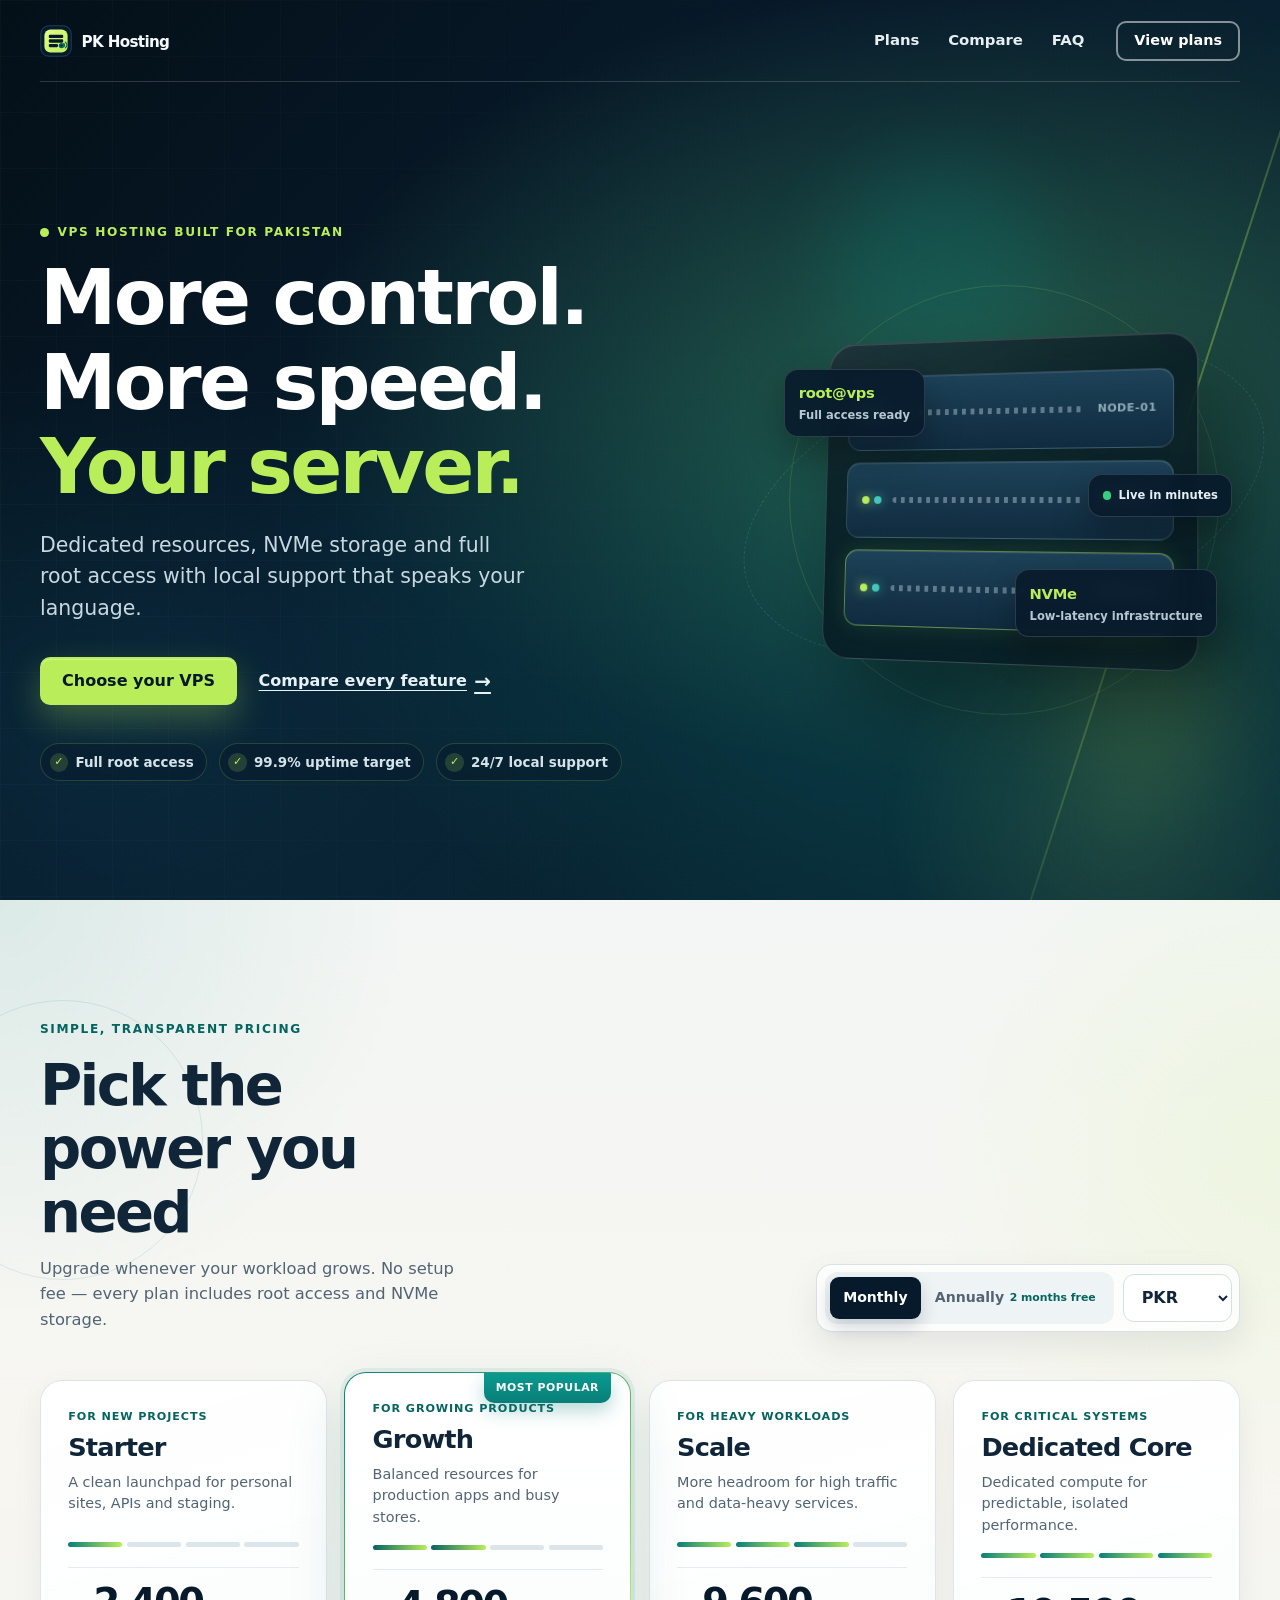
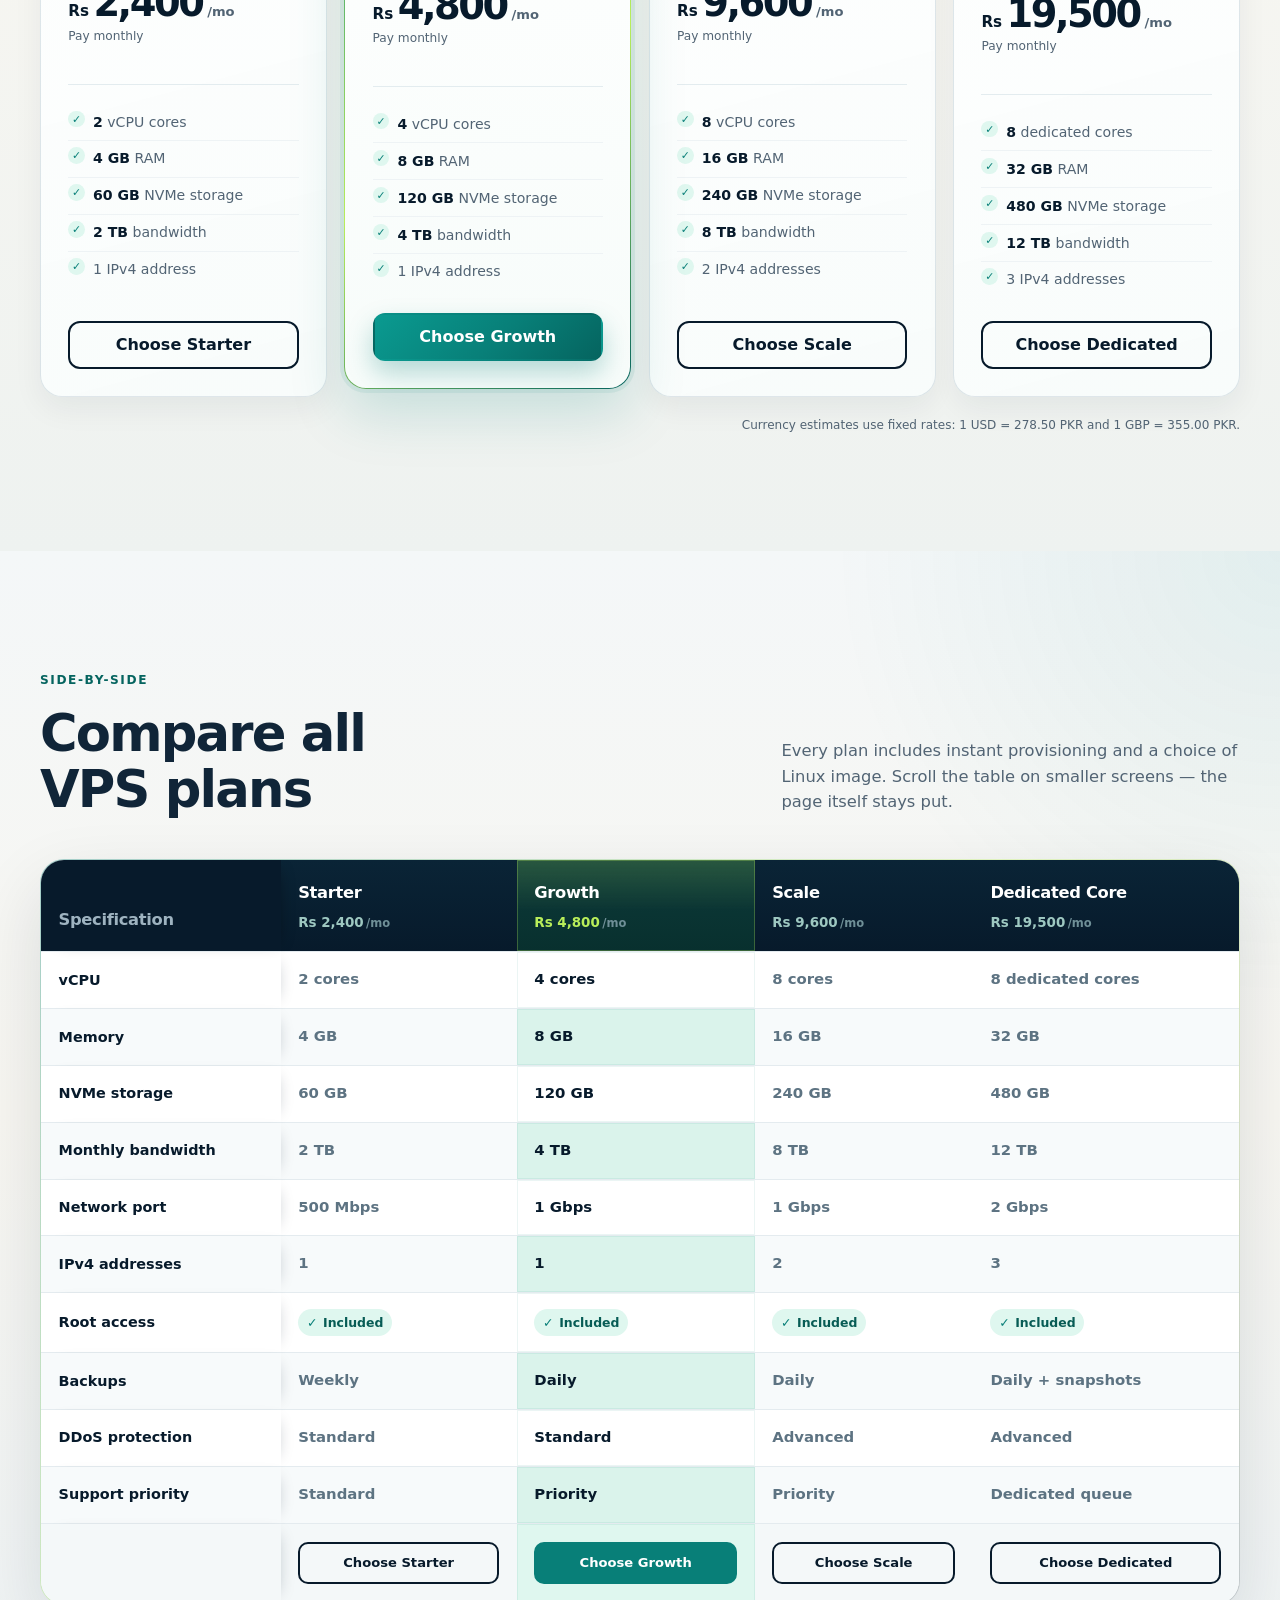
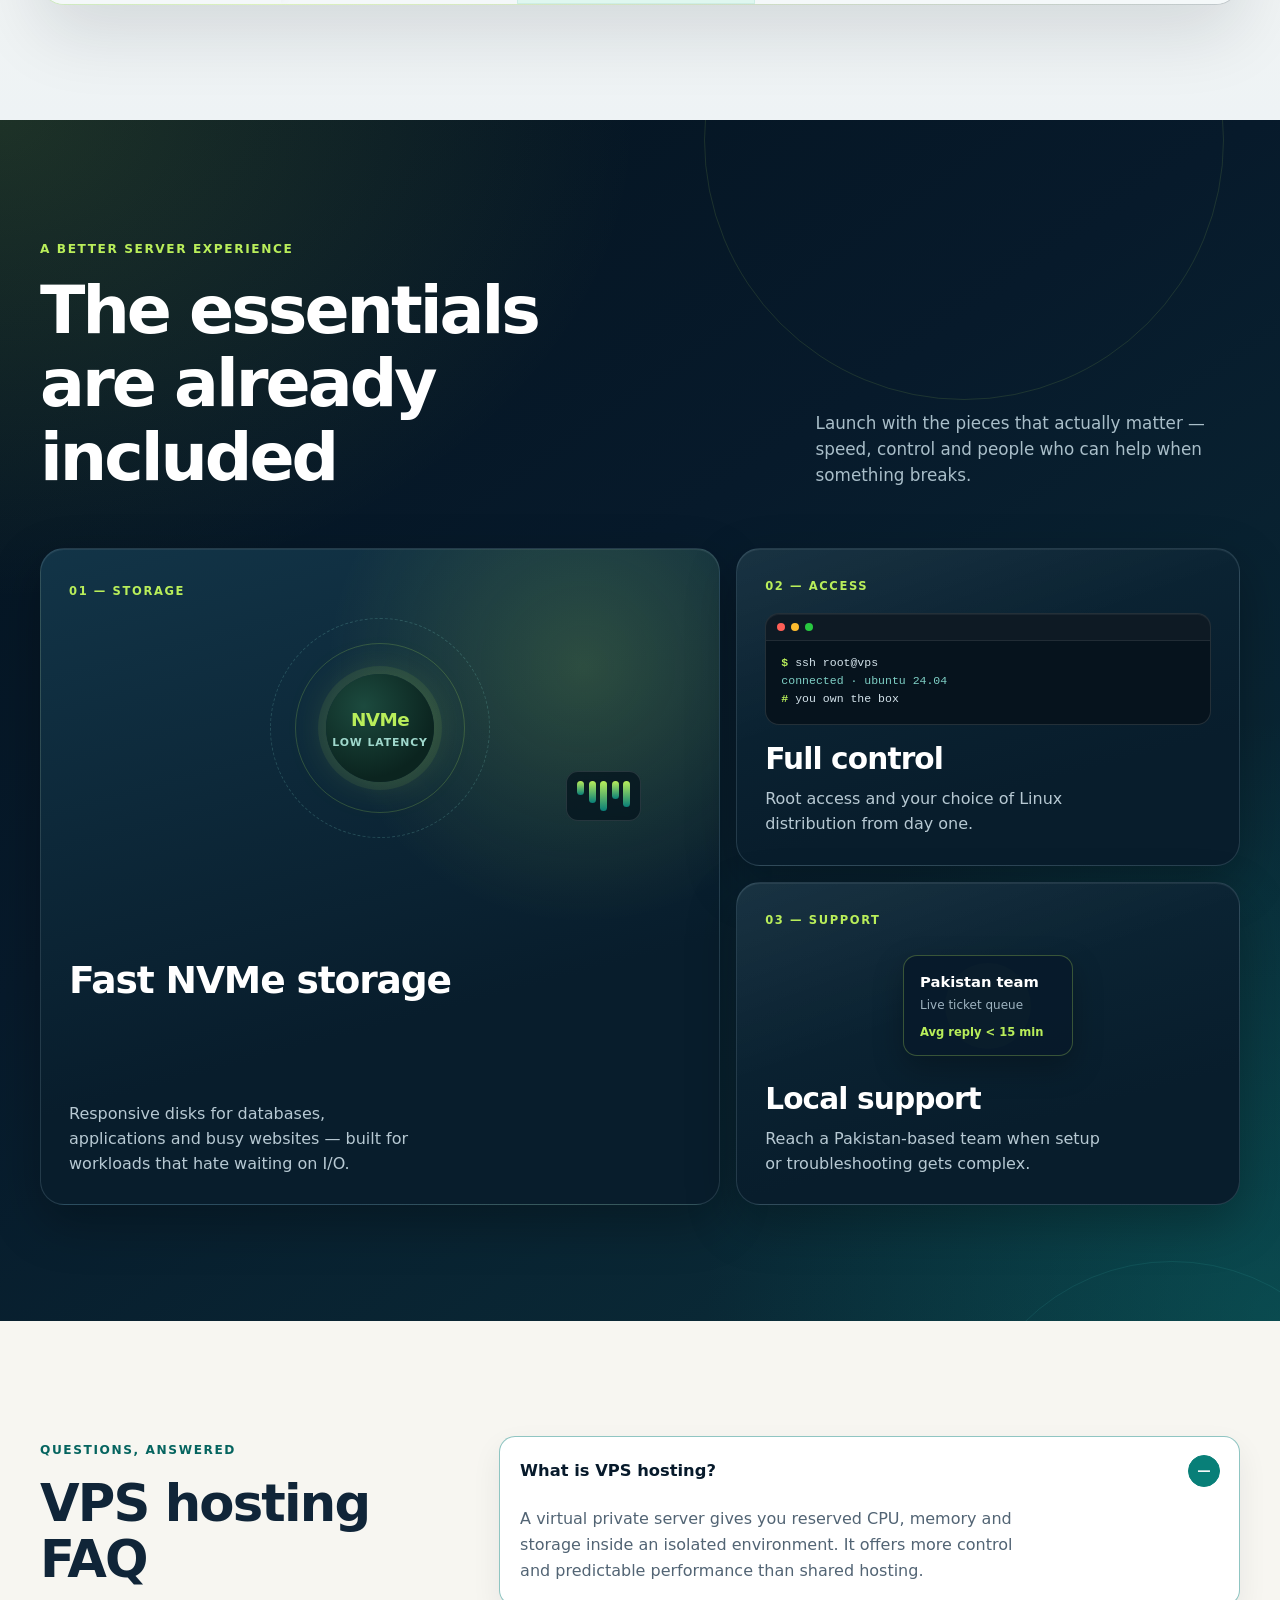
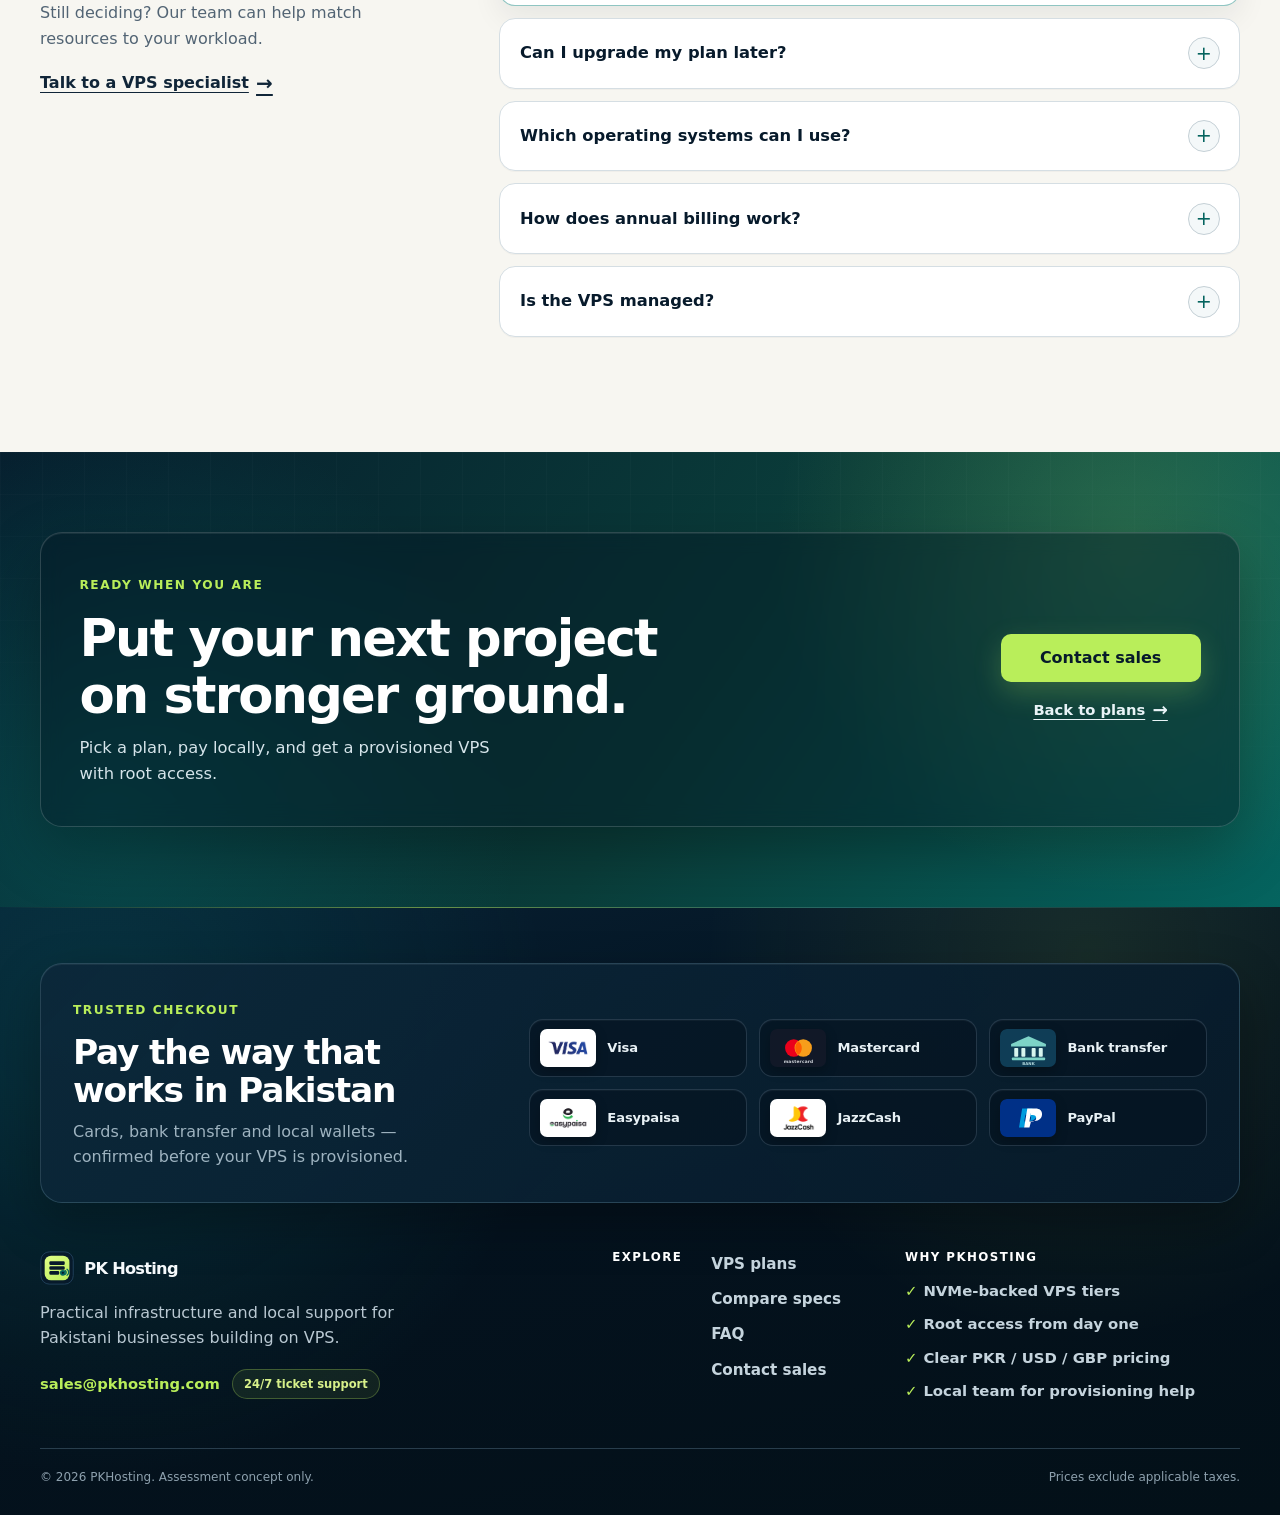
==== commit b538f91d: "initial" ====
--- a/index.html
+++ b/index.html
@@ -30,13 +30,19 @@
 
   <main id="main">
     <section class="hero" id="top" aria-labelledby="hero-title">
+      <div class="hero-atmosphere" aria-hidden="true">
+        <span class="hero-beam"></span>
+        <span class="hero-orb hero-orb-a"></span>
+        <span class="hero-orb hero-orb-b"></span>
+      </div>
+
       <div class="shell hero-grid">
         <div class="hero-copy">
-          <p class="eyebrow">VPS hosting built for Pakistan</p>
+          <p class="eyebrow"><span class="eyebrow-dot" aria-hidden="true"></span>VPS hosting built for Pakistan</p>
           <h1 id="hero-title">More control. More speed. <span>Your server.</span></h1>
           <p class="hero-lede">Dedicated resources, NVMe storage and full root access with local support that speaks your language.</p>
           <div class="hero-actions">
-            <a class="button button-primary" href="#plans">Choose your VPS</a>
+            <a class="button button-primary hero-cta" href="#plans">Choose your VPS</a>
             <a class="text-link" href="#compare">Compare every feature <span aria-hidden="true">→</span></a>
           </div>
           <ul class="trust-list" aria-label="Service highlights">
@@ -45,29 +51,58 @@
             <li>24/7 local support</li>
           </ul>
         </div>
+
         <div class="server-visual" aria-hidden="true">
           <div class="orbit orbit-one"></div>
           <div class="orbit orbit-two"></div>
-          <div class="server-stack">
-            <div class="server-unit"><i></i><i></i><span></span></div>
-            <div class="server-unit"><i></i><i></i><span></span></div>
-            <div class="server-unit"><i></i><i></i><span></span></div>
-          </div>
-          <p><strong>NVMe</strong><span>Low-latency infrastructure</span></p>
+          <div class="orbit orbit-three"></div>
+
+          <div class="server-stage">
+            <div class="server-stack">
+              <div class="server-unit">
+                <div class="unit-lights"><i></i><i></i></div>
+                <span class="unit-bus"></span>
+                <em>node-01</em>
+              </div>
+              <div class="server-unit">
+                <div class="unit-lights"><i></i><i></i></div>
+                <span class="unit-bus"></span>
+                <em>node-02</em>
+              </div>
+              <div class="server-unit is-active">
+                <div class="unit-lights"><i></i><i></i></div>
+                <span class="unit-bus"></span>
+                <em>node-03</em>
+              </div>
+            </div>
+
+            <div class="hero-chip hero-chip-nvme">
+              <strong>NVMe</strong>
+              <span>Low-latency infrastructure</span>
+            </div>
+            <div class="hero-chip hero-chip-root">
+              <strong>root@vps</strong>
+              <span>Full access ready</span>
+            </div>
+            <div class="hero-chip hero-chip-live">
+              <i></i>
+              <span>Live in minutes</span>
+            </div>
+          </div>
         </div>
       </div>
     </section>
 
     <section class="plans-section section" id="plans" aria-labelledby="plans-title">
       <div class="shell">
-        <div class="section-heading">
+        <div class="plans-head">
           <div>
             <p class="eyebrow">Simple, transparent pricing</p>
             <h2 id="plans-title">Pick the power you need</h2>
-            <p>Upgrade whenever your workload grows. No setup fee.</p>
-          </div>
-
-          <div class="pricing-controls" aria-label="Pricing options">
+            <p class="plans-lede">Upgrade whenever your workload grows. No setup fee — every plan includes root access and NVMe storage.</p>
+          </div>
+
+          <div class="pricing-toolbar" aria-label="Pricing options">
             <fieldset class="period-toggle">
               <legend class="sr-only">Billing period</legend>
               <input type="radio" name="period" id="monthly" value="monthly" checked>
@@ -93,10 +128,14 @@
 
         <div class="plan-grid">
           <article class="plan-card" data-plan="starter" aria-labelledby="starter-title">
+            <div class="plan-glow" aria-hidden="true"></div>
             <div class="plan-top">
               <p class="plan-kicker">For new projects</p>
               <h3 id="starter-title">Starter</h3>
               <p class="plan-summary">A clean launchpad for personal sites, APIs and staging.</p>
+              <div class="plan-meter" aria-hidden="true" title="Relative power">
+                <span class="is-on"></span><span></span><span></span><span></span>
+              </div>
             </div>
             <div class="price-block">
               <p class="price"><span class="currency-symbol">Rs</span><strong data-price>2,400</strong><span class="price-period">/mo</span></p>
@@ -115,10 +154,14 @@
 
           <article class="plan-card popular" data-plan="growth" aria-labelledby="growth-title">
             <p class="popular-label">Most popular</p>
+            <div class="plan-glow" aria-hidden="true"></div>
             <div class="plan-top">
               <p class="plan-kicker">For growing products</p>
               <h3 id="growth-title">Growth</h3>
               <p class="plan-summary">Balanced resources for production apps and busy stores.</p>
+              <div class="plan-meter" aria-hidden="true" title="Relative power">
+                <span class="is-on"></span><span class="is-on"></span><span></span><span></span>
+              </div>
             </div>
             <div class="price-block">
               <p class="price"><span class="currency-symbol">Rs</span><strong data-price>4,800</strong><span class="price-period">/mo</span></p>
@@ -136,10 +179,14 @@
           </article>
 
           <article class="plan-card" data-plan="scale" aria-labelledby="scale-title">
+            <div class="plan-glow" aria-hidden="true"></div>
             <div class="plan-top">
               <p class="plan-kicker">For heavy workloads</p>
               <h3 id="scale-title">Scale</h3>
               <p class="plan-summary">More headroom for high traffic and data-heavy services.</p>
+              <div class="plan-meter" aria-hidden="true" title="Relative power">
+                <span class="is-on"></span><span class="is-on"></span><span class="is-on"></span><span></span>
+              </div>
             </div>
             <div class="price-block">
               <p class="price"><span class="currency-symbol">Rs</span><strong data-price>9,600</strong><span class="price-period">/mo</span></p>
@@ -157,10 +204,14 @@
           </article>
 
           <article class="plan-card" data-plan="dedicated" aria-labelledby="dedicated-title">
+            <div class="plan-glow" aria-hidden="true"></div>
             <div class="plan-top">
               <p class="plan-kicker">For critical systems</p>
               <h3 id="dedicated-title">Dedicated Core</h3>
               <p class="plan-summary">Dedicated compute for predictable, isolated performance.</p>
+              <div class="plan-meter" aria-hidden="true" title="Relative power">
+                <span class="is-on"></span><span class="is-on"></span><span class="is-on"></span><span class="is-on"></span>
+              </div>
             </div>
             <div class="price-block">
               <p class="price"><span class="currency-symbol">Rs</span><strong data-price>19,500</strong><span class="price-period">/mo</span></p>
--- a/styles.css
+++ b/styles.css
@@ -258,11 +258,13 @@
 .hero {
   position: relative;
   isolation: isolate;
-  min-height: 760px;
+  min-height: clamp(720px, 100vh, 920px);
   overflow: hidden;
   background:
-    radial-gradient(circle at 75% 45%, rgba(35, 144, 134, .33), transparent 28rem),
-    linear-gradient(125deg, var(--navy) 25%, var(--navy-2));
+    radial-gradient(ellipse 55% 45% at 78% 42%, rgba(185, 238, 90, .16), transparent),
+    radial-gradient(ellipse 50% 55% at 70% 55%, rgba(8, 127, 120, .38), transparent),
+    radial-gradient(ellipse 40% 40% at 10% 80%, rgba(13, 60, 80, .45), transparent),
+    linear-gradient(135deg, #041018 0%, #071a2b 42%, #0a2f3a 100%);
   color: var(--white);
 }
 
@@ -271,35 +273,107 @@
   z-index: -1;
   inset: 0;
   background-image:
-    linear-gradient(rgba(255,255,255,.025) 1px, transparent 1px),
-    linear-gradient(90deg, rgba(255,255,255,.025) 1px, transparent 1px);
-  background-size: 48px 48px;
+    linear-gradient(rgba(255,255,255,.03) 1px, transparent 1px),
+    linear-gradient(90deg, rgba(255,255,255,.03) 1px, transparent 1px);
+  background-size: 56px 56px;
   content: "";
-  mask-image: linear-gradient(to right, black, transparent 75%);
+  mask-image: linear-gradient(to right, black 0%, transparent 68%);
+  opacity: .7;
+}
+
+.hero::after {
+  position: absolute;
+  z-index: -1;
+  right: -8%;
+  bottom: -20%;
+  width: 520px;
+  height: 520px;
+  border-radius: 50%;
+  background: radial-gradient(circle, rgba(185, 238, 90, .12), transparent 65%);
+  content: "";
+  filter: blur(10px);
+}
+
+.hero-atmosphere {
+  position: absolute;
+  inset: 0;
+  overflow: hidden;
+  pointer-events: none;
+}
+
+.hero-beam {
+  position: absolute;
+  top: -20%;
+  right: 8%;
+  width: 2px;
+  height: 140%;
+  background: linear-gradient(180deg, transparent, rgba(185, 238, 90, .45), transparent);
+  transform: rotate(18deg);
+  animation: beam-drift 7s ease-in-out infinite;
+}
+
+.hero-orb {
+  position: absolute;
+  border-radius: 50%;
+  filter: blur(40px);
+  opacity: .55;
+}
+
+.hero-orb-a {
+  top: 18%;
+  right: 18%;
+  width: 220px;
+  height: 220px;
+  background: rgba(8, 127, 120, .45);
+  animation: orb-float 9s ease-in-out infinite;
+}
+
+.hero-orb-b {
+  right: 4%;
+  bottom: 12%;
+  width: 160px;
+  height: 160px;
+  background: rgba(185, 238, 90, .22);
+  animation: orb-float 11s ease-in-out infinite reverse;
 }
 
 .hero-grid {
+  position: relative;
+  z-index: 1;
   display: grid;
-  min-height: 760px;
+  min-height: clamp(720px, 100vh, 920px);
   align-items: center;
   padding-top: 100px;
-  grid-template-columns: minmax(0, 1.3fr) minmax(300px, .7fr);
-  gap: 3rem;
+  grid-template-columns: minmax(0, 1.2fr) minmax(320px, .85fr);
+  gap: clamp(2rem, 5vw, 4rem);
 }
 
 .hero-copy {
   position: relative;
   z-index: 2;
   padding-block: 4.5rem;
+  animation: hero-rise .8s ease both;
 }
 
 .eyebrow {
-  margin-bottom: .8rem;
+  display: inline-flex;
+  align-items: center;
+  margin-bottom: .9rem;
   color: var(--teal-dark);
   font-size: .76rem;
   font-weight: 900;
   letter-spacing: .13em;
   text-transform: uppercase;
+  gap: .55rem;
+}
+
+.eyebrow-dot {
+  width: .55rem;
+  height: .55rem;
+  border-radius: 50%;
+  background: var(--lime);
+  box-shadow: 0 0 0 0 rgba(185, 238, 90, .55);
+  animation: live-pulse 2s ease-out infinite;
 }
 
 .hero .eyebrow,
@@ -308,146 +382,367 @@
   color: var(--lime);
 }
 
+.hero h1 {
+  max-width: 11ch;
+  text-wrap: balance;
+}
+
 .hero-lede {
-  max-width: 650px;
+  max-width: 38ch;
   margin-bottom: 2rem;
-  color: #d1dee6;
-  font-size: clamp(1.05rem, 2vw, 1.27rem);
+  color: #c8d8e1;
+  font-size: clamp(1.05rem, 2vw, 1.28rem);
+  line-height: 1.55;
 }
 
 .hero-actions {
   display: flex;
   align-items: center;
-  gap: 1.5rem;
-}
-
-.hero-actions .button-primary {
+  gap: 1.35rem;
+}
+
+.hero-cta {
+  min-width: 180px;
   background: var(--lime);
   color: var(--navy);
-}
-
-.hero-actions .button-primary:hover {
+  box-shadow:
+    0 14px 34px rgba(185, 238, 90, .28),
+    inset 0 1px rgba(255, 255, 255, .35);
+}
+
+.hero-actions .button-primary:hover,
+.hero-cta:hover {
   background: #cff77f;
 }
 
 .hero-actions .text-link {
-  color: var(--white);
+  color: #e8f2f6;
+}
+
+.hero-actions .text-link:hover {
+  color: var(--lime);
 }
 
 .trust-list {
   display: flex;
-  margin: 2.5rem 0 0;
+  flex-wrap: wrap;
+  margin: 2.4rem 0 0;
   padding: 0;
-  gap: 1.6rem;
-  color: #c6d6df;
+  gap: .7rem;
   list-style: none;
-  font-size: .9rem;
-  font-weight: 650;
+}
+
+.trust-list li {
+  display: inline-flex;
+  align-items: center;
+  min-height: 38px;
+  padding: .4rem .8rem .4rem .55rem;
+  border: 1px solid rgba(185, 238, 90, .18);
+  border-radius: 999px;
+  background: rgba(7, 26, 43, .45);
+  color: #d5e3ea;
+  font-size: .84rem;
+  font-weight: 700;
+  gap: .45rem;
+  backdrop-filter: blur(6px);
 }
 
 .trust-list li::before {
-  margin-right: .5rem;
+  display: grid;
+  width: 1.15rem;
+  height: 1.15rem;
+  place-items: center;
+  border-radius: 50%;
+  background: rgba(185, 238, 90, .16);
   color: var(--lime);
   content: "✓";
+  font-size: .7rem;
   font-weight: 900;
 }
 
 .server-visual {
   position: relative;
   display: grid;
-  min-height: 420px;
+  min-height: 480px;
   place-items: center;
+  animation: hero-rise .9s .12s ease both;
+}
+
+.server-stage {
+  position: relative;
+  z-index: 2;
+  width: min(100%, 380px);
 }
 
 .server-stack {
   position: relative;
-  z-index: 2;
-  width: min(100%, 330px);
-  padding: 1.25rem;
-  transform: perspective(800px) rotateY(-10deg) rotateX(3deg);
-  border: 1px solid rgba(255, 255, 255, .14);
-  border-radius: 24px;
-  background: rgba(4, 17, 29, .55);
-  box-shadow: 30px 45px 80px rgba(0, 0, 0, .25);
-  backdrop-filter: blur(8px);
+  padding: 1.35rem;
+  transform: perspective(900px) rotateY(-12deg) rotateX(4deg);
+  border: 1px solid rgba(255, 255, 255, .16);
+  border-radius: 28px;
+  background:
+    linear-gradient(160deg, rgba(255,255,255,.08), transparent 35%),
+    rgba(4, 17, 29, .72);
+  box-shadow:
+    28px 42px 90px rgba(0, 0, 0, .4),
+    inset 0 1px rgba(255,255,255,.12);
+  backdrop-filter: blur(12px);
 }
 
 .server-unit {
   display: grid;
-  height: 72px;
+  height: 78px;
   align-items: center;
-  margin-block: .7rem;
-  padding-inline: 1rem;
-  border: 1px solid rgba(255,255,255,.16);
-  border-radius: 10px;
-  background: linear-gradient(180deg, #1c3c52, #102b3f);
+  margin-block: .75rem;
+  padding: 0 1rem;
+  border: 1px solid rgba(255,255,255,.14);
+  border-radius: 14px;
+  background: linear-gradient(180deg, #1d4258, #102b3f);
   box-shadow: inset 0 1px rgba(255,255,255,.1);
-  grid-template-columns: 10px 10px 1fr;
-  gap: .6rem;
-}
-
-.server-unit i {
-  width: 7px;
-  height: 7px;
+  grid-template-columns: auto 1fr auto;
+  gap: .75rem;
+  transition: border-color .25s ease, transform .25s ease;
+}
+
+.server-unit.is-active {
+  border-color: rgba(185, 238, 90, .45);
+  box-shadow:
+    inset 0 1px rgba(255,255,255,.12),
+    0 0 24px rgba(185, 238, 90, .12);
+}
+
+.unit-lights {
+  display: flex;
+  gap: .35rem;
+}
+
+.unit-lights i {
+  width: 8px;
+  height: 8px;
   border-radius: 50%;
   background: var(--lime);
-  box-shadow: 0 0 12px rgba(185, 238, 90, .7);
-}
-
-.server-unit i:nth-child(2) {
+  box-shadow: 0 0 12px rgba(185, 238, 90, .75);
+  animation: blink 2.4s ease-in-out infinite;
+}
+
+.unit-lights i:nth-child(2) {
   background: #44c6ba;
-}
-
-.server-unit span {
-  height: 5px;
-  margin-left: 1.5rem;
-  border-radius: 5px;
-  background: repeating-linear-gradient(90deg, #668094 0 3px, transparent 3px 8px);
-}
-
-.server-visual > p {
+  box-shadow: 0 0 12px rgba(68, 198, 186, .7);
+  animation-delay: .4s;
+}
+
+.unit-bus {
+  height: 6px;
+  border-radius: 999px;
+  background: repeating-linear-gradient(90deg, #6d8799 0 4px, transparent 4px 9px);
+  opacity: .85;
+}
+
+.server-unit em {
+  color: #8fabb9;
+  font-size: .68rem;
+  font-style: normal;
+  font-weight: 800;
+  letter-spacing: .04em;
+  text-transform: uppercase;
+}
+
+.hero-chip {
   position: absolute;
   z-index: 3;
-  right: 0;
-  bottom: 1.5rem;
-  display: flex;
-  padding: .8rem 1rem;
-  border: 1px solid rgba(255,255,255,.16);
-  border-radius: 10px;
+  display: grid;
+  padding: .7rem .85rem;
+  border: 1px solid rgba(255,255,255,.14);
+  border-radius: 14px;
   background: rgba(7, 26, 43, .88);
-  box-shadow: var(--shadow);
-  flex-direction: column;
-  font-size: .8rem;
-}
-
-.server-visual > p strong {
+  box-shadow: 0 16px 36px rgba(0, 0, 0, .3);
+  backdrop-filter: blur(8px);
+  gap: .1rem;
+}
+
+.hero-chip strong {
   color: var(--lime);
-  font-size: 1rem;
-}
-
-.server-visual > p span {
-  color: #b8c9d4;
+  font-size: .92rem;
+  letter-spacing: -.02em;
+}
+
+.hero-chip span {
+  color: #b4c7d2;
+  font-size: .72rem;
+  font-weight: 650;
+}
+
+.hero-chip-nvme {
+  right: -6%;
+  bottom: 8%;
+  animation: chip-float 5.5s ease-in-out infinite;
+}
+
+.hero-chip-root {
+  top: 10%;
+  left: -8%;
+  animation: chip-float 6.5s ease-in-out infinite reverse;
+}
+
+.hero-chip-live {
+  top: 42%;
+  right: -10%;
+  display: inline-flex;
+  align-items: center;
+  gap: .45rem;
+  animation: chip-float 7s ease-in-out infinite;
+}
+
+.hero-chip-live i {
+  width: .55rem;
+  height: .55rem;
+  border-radius: 50%;
+  background: #35d07f;
+  box-shadow: 0 0 0 0 rgba(53, 208, 127, .55);
+  animation: live-pulse 2s ease-out infinite;
+}
+
+.hero-chip-live span {
+  color: #e4eef3;
+  font-weight: 800;
 }
 
 .orbit {
   position: absolute;
-  border: 1px solid rgba(185, 238, 90, .15);
+  border: 1px solid rgba(185, 238, 90, .14);
   border-radius: 50%;
+  pointer-events: none;
 }
 
 .orbit-one {
-  width: 410px;
-  height: 410px;
+  width: 430px;
+  height: 430px;
+  animation: spin-slow 28s linear infinite;
 }
 
 .orbit-two {
-  width: 520px;
-  height: 260px;
+  width: 540px;
+  height: 280px;
+  border-style: dashed;
+  border-color: rgba(125, 211, 199, .18);
   transform: rotate(-18deg);
+  animation: spin-slow 36s linear infinite reverse;
+}
+
+.orbit-three {
+  width: 300px;
+  height: 300px;
+  border-color: rgba(255,255,255,.08);
+  animation: spin-slow 20s linear infinite;
+}
+
+@keyframes hero-rise {
+  from {
+    opacity: 0;
+    transform: translateY(18px);
+  }
+  to {
+    opacity: 1;
+    transform: translateY(0);
+  }
+}
+
+@keyframes beam-drift {
+  0%, 100% { opacity: .25; transform: rotate(18deg) translateX(0); }
+  50% { opacity: .7; transform: rotate(18deg) translateX(12px); }
+}
+
+@keyframes orb-float {
+  0%, 100% { transform: translateY(0); }
+  50% { transform: translateY(-18px); }
+}
+
+@keyframes chip-float {
+  0%, 100% { transform: translateY(0); }
+  50% { transform: translateY(-8px); }
+}
+
+@keyframes live-pulse {
+  0% { box-shadow: 0 0 0 0 rgba(185, 238, 90, .55); }
+  70% { box-shadow: 0 0 0 10px rgba(185, 238, 90, 0); }
+  100% { box-shadow: 0 0 0 0 rgba(185, 238, 90, 0); }
+}
+
+@keyframes blink {
+  0%, 100% { opacity: 1; }
+  50% { opacity: .35; }
+}
+
+@media (prefers-reduced-motion: reduce) {
+  .hero-copy,
+  .server-visual,
+  .hero-beam,
+  .hero-orb,
+  .orbit,
+  .hero-chip,
+  .unit-lights i,
+  .eyebrow-dot,
+  .hero-chip-live i {
+    animation: none !important;
+  }
 }
 
 .plans-section {
-  background: var(--cream);
+  position: relative;
+  overflow: hidden;
+  background:
+    radial-gradient(circle at 0% 0%, rgba(8, 127, 120, .1), transparent 26rem),
+    radial-gradient(circle at 100% 20%, rgba(185, 238, 90, .12), transparent 22rem),
+    linear-gradient(180deg, #f3f6f4 0%, var(--cream) 45%, #eef2f0 100%);
+}
+
+.plans-section::before {
+  position: absolute;
+  inset: 8% auto auto -6%;
+  width: 280px;
+  height: 280px;
+  border: 1px solid rgba(8, 127, 120, .12);
+  border-radius: 50%;
+  content: "";
+  pointer-events: none;
+}
+
+.plans-head {
+  display: grid;
+  margin-bottom: clamp(2rem, 4vw, 3rem);
+  grid-template-columns: minmax(0, 1.2fr) auto;
+  gap: clamp(1.25rem, 3vw, 2.5rem);
+  align-items: end;
+}
+
+.plans-head h2 {
+  max-width: 11ch;
+  margin-bottom: .75rem;
+  font-size: clamp(2.3rem, 4.8vw, 3.6rem);
+  letter-spacing: -.045em;
+}
+
+.plans-lede {
+  max-width: 42ch;
+  margin: 0;
+  color: var(--ink-soft);
+  font-size: 1.02rem;
+  line-height: 1.55;
+}
+
+.pricing-toolbar {
+  display: flex;
+  align-items: center;
+  padding: .45rem;
+  border: 1px solid rgba(120, 150, 165, .28);
+  border-radius: 16px;
+  background: rgba(255, 255, 255, .78);
+  box-shadow:
+    0 14px 34px rgba(7, 26, 43, .08),
+    inset 0 1px rgba(255, 255, 255, .9);
+  gap: .55rem;
+  backdrop-filter: blur(10px);
+  -webkit-backdrop-filter: blur(10px);
 }
 
 .section-heading {
@@ -488,9 +783,9 @@
   display: flex;
   margin: 0;
   padding: 4px;
-  border: 1px solid var(--line);
+  border: 1px solid transparent;
   border-radius: 12px;
-  background: var(--white);
+  background: #eef3f5;
 }
 
 .period-toggle input {
@@ -505,12 +800,13 @@
   min-height: 42px;
   align-items: center;
   padding: .55rem .85rem;
-  border-radius: 8px;
+  border-radius: 9px;
   color: var(--ink-soft);
   cursor: pointer;
   font-size: .88rem;
   font-weight: 800;
   gap: .35rem;
+  transition: background-color .2s ease, color .2s ease;
 }
 
 .period-toggle label span {
@@ -521,6 +817,7 @@
 .period-toggle input:checked + label {
   background: var(--navy);
   color: var(--white);
+  box-shadow: 0 8px 18px rgba(7, 26, 43, .18);
 }
 
 .period-toggle input:checked + label span {
@@ -533,10 +830,10 @@
 }
 
 .currency-control select {
-  min-height: 52px;
+  min-height: 48px;
   padding: .5rem 2.2rem .5rem .85rem;
-  border: 1px solid var(--line);
-  border-radius: 12px;
+  border: 1px solid #d5e0e5;
+  border-radius: 11px;
   background-color: var(--white);
   color: var(--ink);
   cursor: pointer;
@@ -544,8 +841,10 @@
 }
 
 .notice {
+  margin-bottom: 1.25rem;
   padding: .8rem 1rem;
   border-left: 4px solid var(--teal);
+  border-radius: 0 10px 10px 0;
   background: var(--mint);
 }
 
@@ -553,85 +852,151 @@
   display: grid;
   align-items: stretch;
   grid-template-columns: repeat(4, minmax(0, 1fr));
-  gap: 1rem;
+  gap: 1.1rem;
 }
 
 .plan-card {
   position: relative;
   display: flex;
   min-width: 0;
-  padding: clamp(1.25rem, 2.5vw, 1.75rem);
-  border: 1px solid var(--line);
-  border-radius: var(--radius);
-  background: var(--white);
-  box-shadow: 0 2px 0 rgba(7, 26, 43, .02);
+  padding: clamp(1.3rem, 2.4vw, 1.7rem);
+  overflow: hidden;
+  border: 1px solid rgba(140, 165, 180, .28);
+  border-radius: 22px;
+  background:
+    linear-gradient(165deg, rgba(255,255,255,.96), rgba(248, 252, 251, .98));
+  box-shadow:
+    0 12px 30px rgba(7, 26, 43, .06),
+    inset 0 1px rgba(255, 255, 255, .9);
   flex-direction: column;
+  transition: transform .28s ease, border-color .28s ease, box-shadow .28s ease;
+}
+
+.plan-card:hover {
+  border-color: rgba(8, 127, 120, .4);
+  box-shadow:
+    0 22px 48px rgba(7, 26, 43, .12),
+    inset 0 1px rgba(255, 255, 255, .95);
+  transform: translateY(-6px);
+}
+
+.plan-glow {
+  position: absolute;
+  top: -40%;
+  right: -30%;
+  width: 180px;
+  height: 180px;
+  border-radius: 50%;
+  background: radial-gradient(circle, rgba(8, 127, 120, .12), transparent 70%);
+  pointer-events: none;
 }
 
 .plan-card.popular {
-  border: 2px solid var(--teal);
-  box-shadow: var(--shadow);
+  z-index: 1;
+  border: 1px solid transparent;
+  background:
+    linear-gradient(#fff, #f7fcfa) padding-box,
+    linear-gradient(145deg, #087f78, #b9ee5a 55%, #05645f) border-box;
+  box-shadow:
+    0 24px 55px rgba(8, 127, 120, .18),
+    0 0 0 4px rgba(8, 127, 120, .08);
+  transform: translateY(-8px);
+}
+
+.plan-card.popular:hover {
+  transform: translateY(-12px);
+  box-shadow:
+    0 30px 64px rgba(8, 127, 120, .22),
+    0 0 0 5px rgba(8, 127, 120, .1);
+}
+
+.plan-card.popular .plan-glow {
+  background: radial-gradient(circle, rgba(185, 238, 90, .28), transparent 70%);
 }
 
 .popular-label {
   position: absolute;
+  z-index: 2;
   top: 0;
-  right: 1.25rem;
-  padding: .32rem .65rem;
-  border-radius: 0 0 8px 8px;
-  background: var(--teal);
+  right: 1.2rem;
+  padding: .4rem .75rem;
+  border-radius: 0 0 10px 10px;
+  background: linear-gradient(180deg, #0a9a90, #087f78);
   color: var(--white);
   font-size: .68rem;
   font-weight: 900;
-  letter-spacing: .04em;
-  text-transform: uppercase;
-}
-
-.plan-kicker {
-  margin-bottom: .5rem;
-  color: var(--teal-dark);
-  font-size: .72rem;
-  font-weight: 850;
   letter-spacing: .05em;
   text-transform: uppercase;
+  box-shadow: 0 8px 18px rgba(8, 127, 120, .28);
+}
+
+.plan-kicker {
+  margin-bottom: .45rem;
+  color: var(--teal-dark);
+  font-size: .7rem;
+  font-weight: 900;
+  letter-spacing: .08em;
+  text-transform: uppercase;
 }
 
 .plan-top h3 {
-  margin-bottom: .8rem;
-  font-size: 1.55rem;
+  margin-bottom: .65rem;
+  font-size: clamp(1.45rem, 2vw, 1.7rem);
+  letter-spacing: -.03em;
 }
 
 .plan-summary {
-  min-height: 4.8em;
-  margin-bottom: 0;
+  min-height: 3.8em;
+  margin-bottom: 1rem;
   color: var(--ink-soft);
-  font-size: .91rem;
+  font-size: .9rem;
+  line-height: 1.5;
+}
+
+.plan-meter {
+  display: flex;
+  gap: .28rem;
+}
+
+.plan-meter span {
+  flex: 1;
+  height: 5px;
+  border-radius: 99px;
+  background: #dce6ea;
+}
+
+.plan-meter span.is-on {
+  background: linear-gradient(90deg, #087f78, #b9ee5a);
+}
+
+.plan-card.popular .plan-meter span.is-on {
+  background: linear-gradient(90deg, #05645f, #b9ee5a);
 }
 
 .price-block {
-  min-height: 126px;
-  margin-block: 1.35rem;
-  padding-block: 1.15rem;
-  border-block: 1px solid var(--line);
+  min-height: 118px;
+  margin-block: 1.2rem;
+  padding: 1.05rem 0;
+  border-block: 1px solid #e3ecef;
 }
 
 .price {
   display: flex;
   align-items: baseline;
-  margin-bottom: .15rem;
+  margin-bottom: .2rem;
   color: var(--navy);
   white-space: nowrap;
 }
 
 .currency-symbol {
-  margin-right: .25rem;
-  font-size: .92rem;
+  margin-right: .28rem;
+  font-size: .95rem;
   font-weight: 800;
 }
 
 .price strong {
-  font-size: clamp(2rem, 3vw, 2.65rem);
-  letter-spacing: -.06em;
+  font-size: clamp(2.05rem, 3vw, 2.75rem);
+  letter-spacing: -.065em;
   line-height: 1;
 }
 
@@ -650,9 +1015,9 @@
 
 .savings {
   display: inline-block;
-  margin: .35rem 0 0;
-  padding: .15rem .45rem;
-  border-radius: 20px;
+  margin: .4rem 0 0;
+  padding: .22rem .55rem;
+  border-radius: 999px;
   background: var(--mint);
   color: #075c55;
   font-size: .7rem;
@@ -664,7 +1029,7 @@
 }
 
 .feature-list {
-  margin: 0 0 1.5rem;
+  margin: 0 0 1.45rem;
   padding: 0;
   color: var(--ink-soft);
   list-style: none;
@@ -673,26 +1038,39 @@
 
 .feature-list li {
   position: relative;
-  padding-block: .38rem;
-  padding-left: 1.35rem;
+  padding-block: .42rem;
+  padding-left: 1.55rem;
+  border-bottom: 1px solid #eef3f5;
+}
+
+.feature-list li:last-child {
+  border-bottom: 0;
 }
 
 .feature-list li::before {
   position: absolute;
   left: 0;
+  display: grid;
+  width: 1.05rem;
+  height: 1.05rem;
+  place-items: center;
+  border-radius: 50%;
+  background: var(--mint);
   color: var(--teal);
   content: "✓";
+  font-size: .68rem;
   font-weight: 900;
 }
 
 .feature-list strong {
-  color: var(--ink);
+  color: var(--navy);
 }
 
 .button-plan {
   width: 100%;
   margin-top: auto;
   border-color: var(--navy);
+  border-radius: 12px;
   color: var(--navy);
 }
 
@@ -702,15 +1080,35 @@
 }
 
 .button-plan.button-primary {
-  border-color: var(--teal);
+  border-color: transparent;
+  background: linear-gradient(135deg, #0a9a90, #087f78 55%, #05645f);
   color: var(--white);
+  box-shadow: 0 12px 26px rgba(8, 127, 120, .28);
+}
+
+.button-plan.button-primary:hover {
+  background: linear-gradient(135deg, #087f78, #05645f);
 }
 
 .rate-note {
-  margin: 1.1rem 0 0;
+  margin: 1.2rem 0 0;
   color: var(--ink-soft);
   font-size: .75rem;
   text-align: right;
+}
+
+@media (prefers-reduced-motion: reduce) {
+  .plan-card,
+  .plan-card.popular,
+  .plan-card:hover,
+  .plan-card.popular:hover {
+    transition: none;
+    transform: none;
+  }
+
+  .plan-card.popular {
+    transform: none;
+  }
 }
 
 .comparison-section {
@@ -1788,6 +2186,14 @@
   .plan-summary {
     min-height: auto;
   }
+
+  .plan-card.popular {
+    transform: none;
+  }
+
+  .plan-card.popular:hover {
+    transform: translateY(-6px);
+  }
 }
 
 @media (max-width: 800px) {
@@ -1809,14 +2215,30 @@
     display: none;
   }
 
+  .hero-beam,
+  .hero-orb {
+    opacity: .35;
+  }
+
   .section-heading {
     align-items: start;
     flex-direction: column;
   }
 
-  .pricing-controls {
+  .plans-head {
+    grid-template-columns: 1fr;
+    align-items: start;
+  }
+
+  .plans-head h2 {
+    max-width: 14ch;
+  }
+
+  .pricing-controls,
+  .pricing-toolbar {
     width: 100%;
     justify-content: space-between;
+    flex-wrap: wrap;
   }
 
   .scroll-hint {
@@ -1858,11 +2280,16 @@
 
   .hero,
   .hero-grid {
-    min-height: 710px;
+    min-height: auto;
   }
 
   .hero-copy {
     padding-top: 7.4rem;
+    padding-bottom: 4rem;
+  }
+
+  .hero h1 {
+    max-width: none;
   }
 
   .hero-actions,
@@ -1880,10 +2307,15 @@
   }
 
   .trust-list {
-    gap: .45rem;
-  }
-
-  .pricing-controls {
+    gap: .55rem;
+  }
+
+  .trust-list li {
+    justify-content: flex-start;
+  }
+
+  .pricing-controls,
+  .pricing-toolbar {
     align-items: stretch;
     flex-direction: column;
   }
